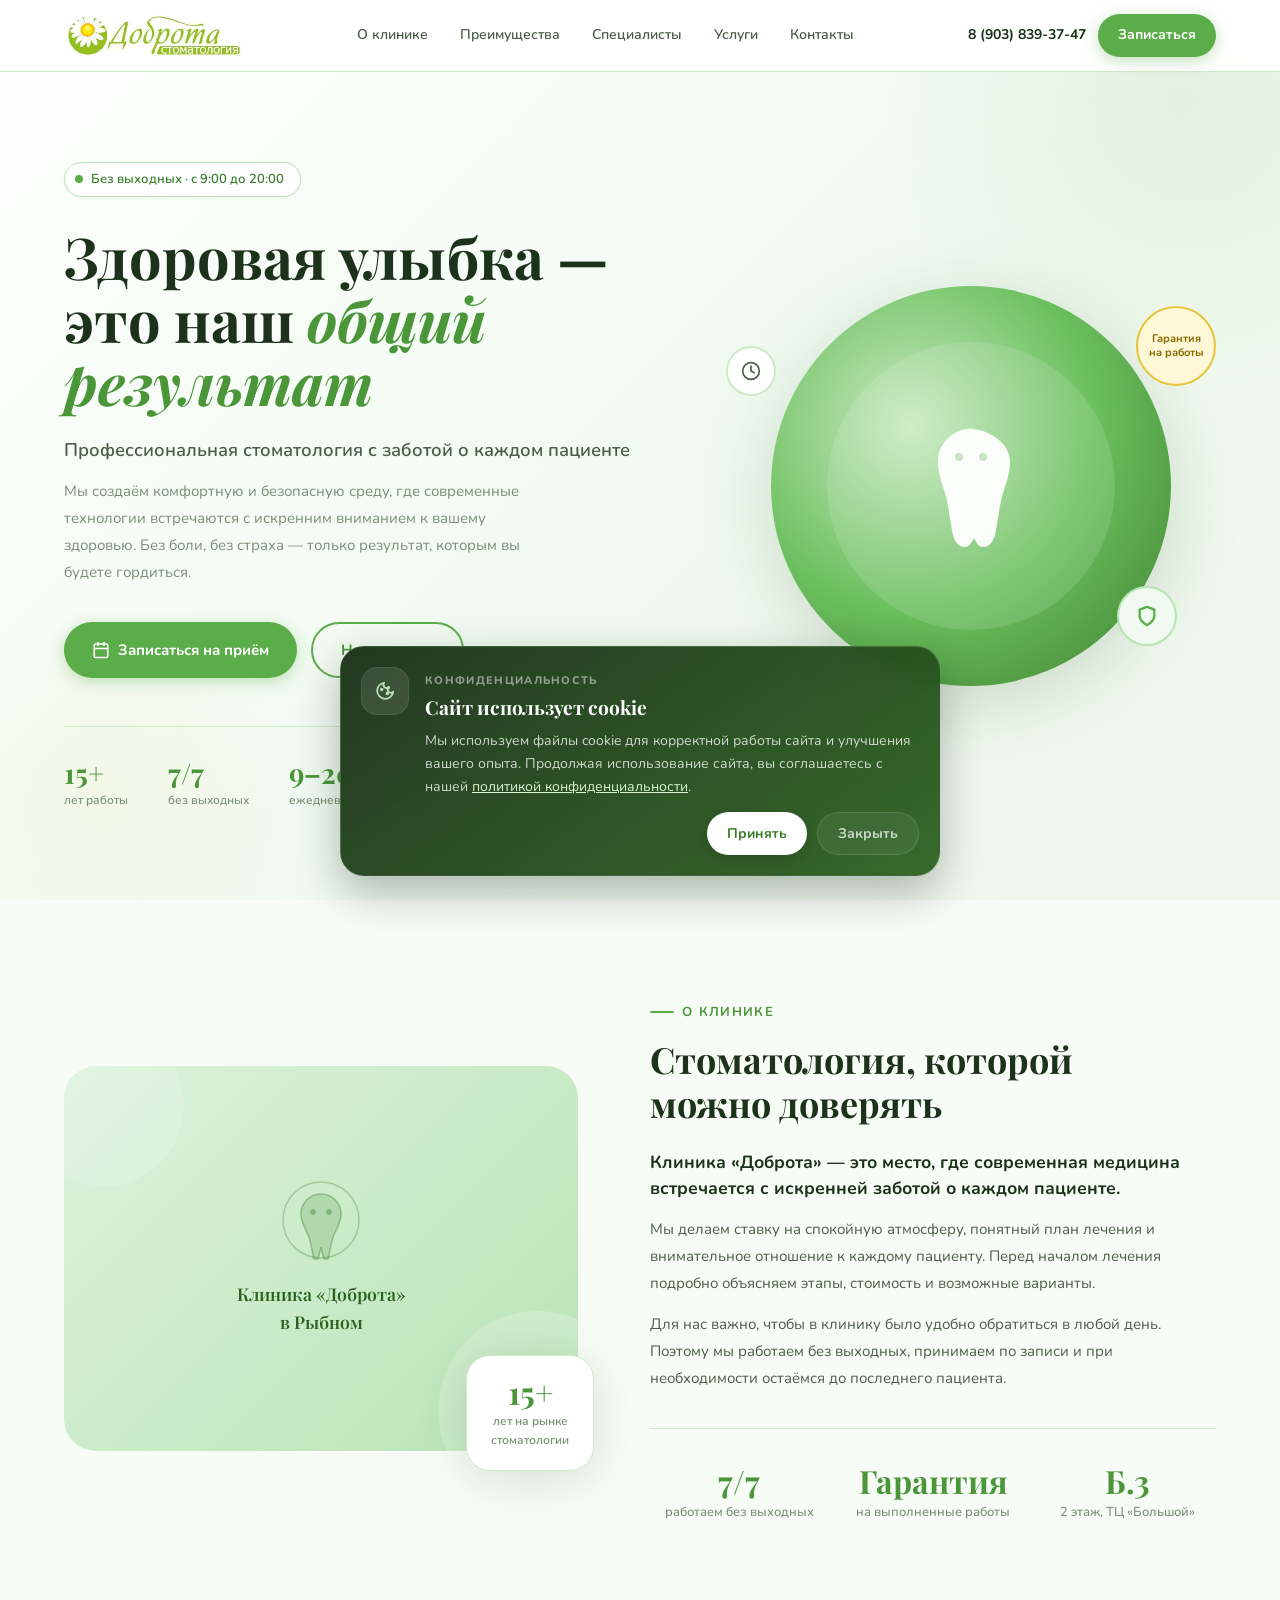
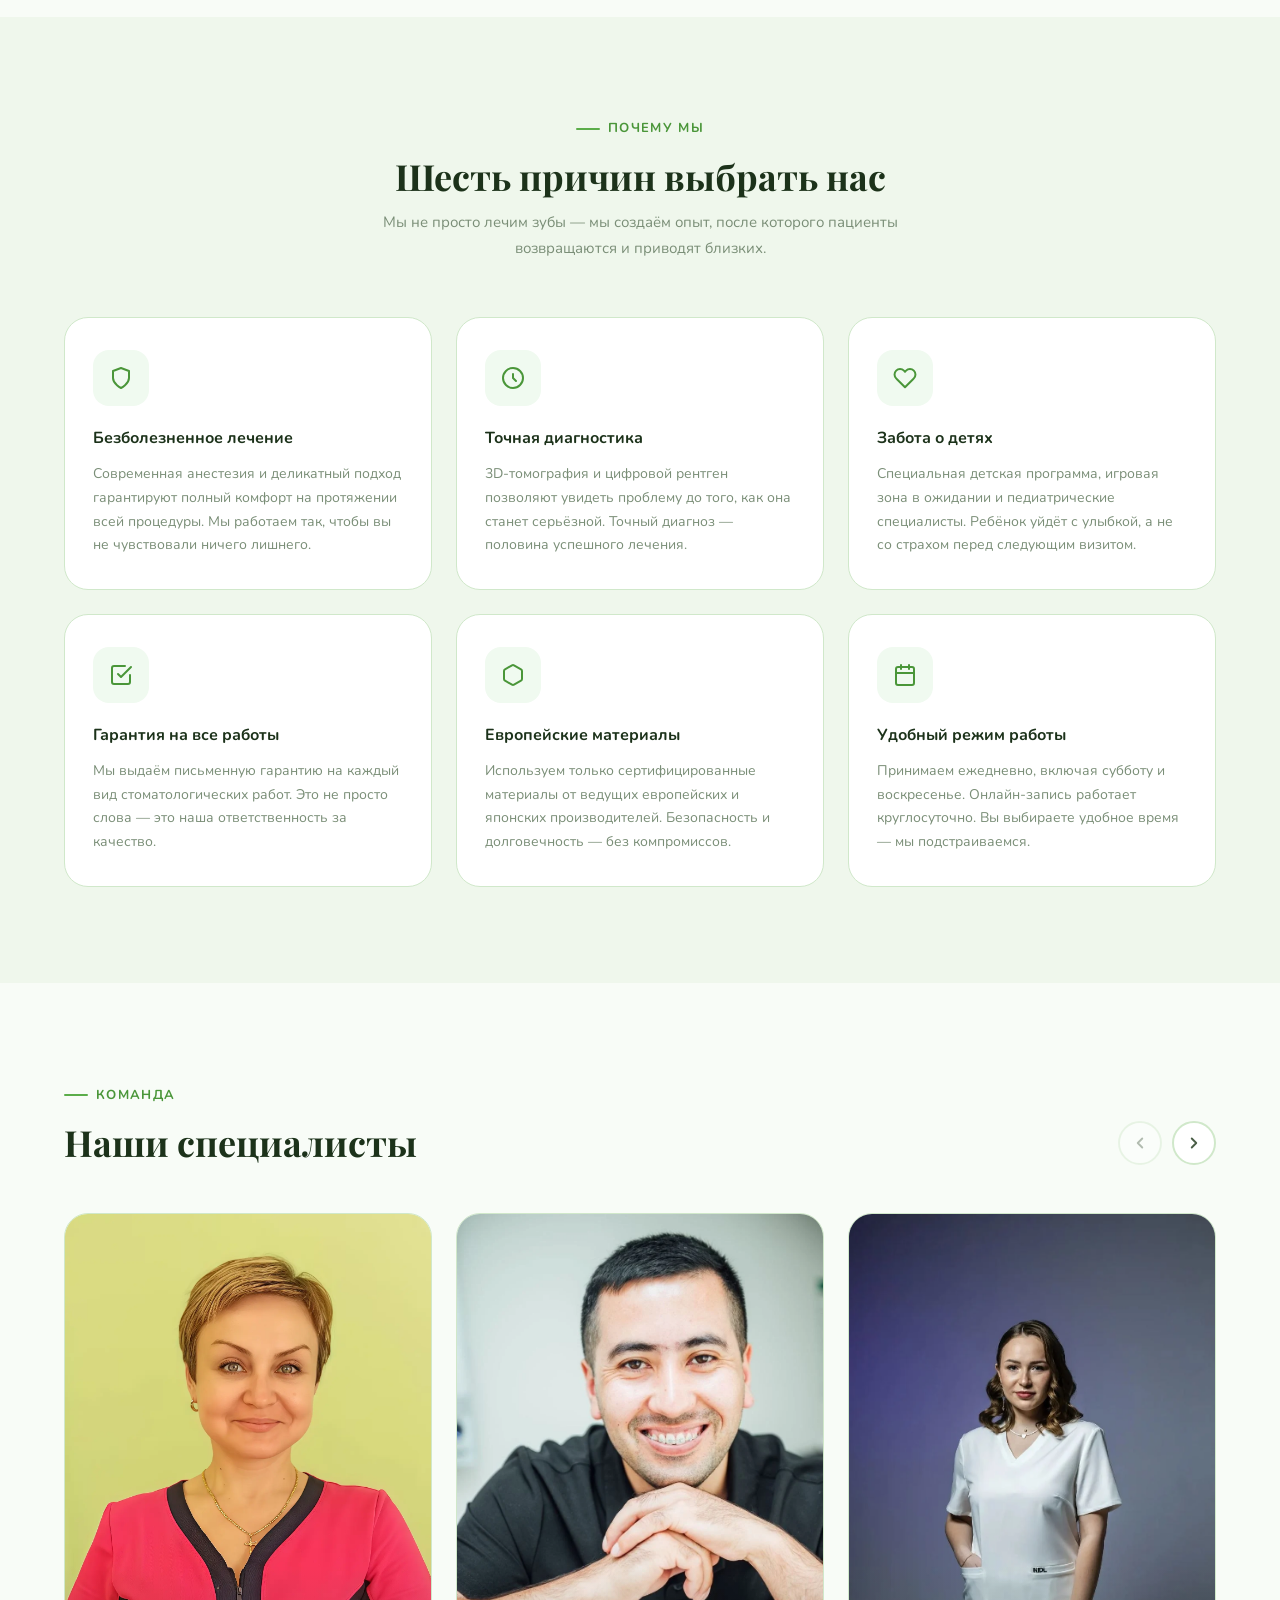
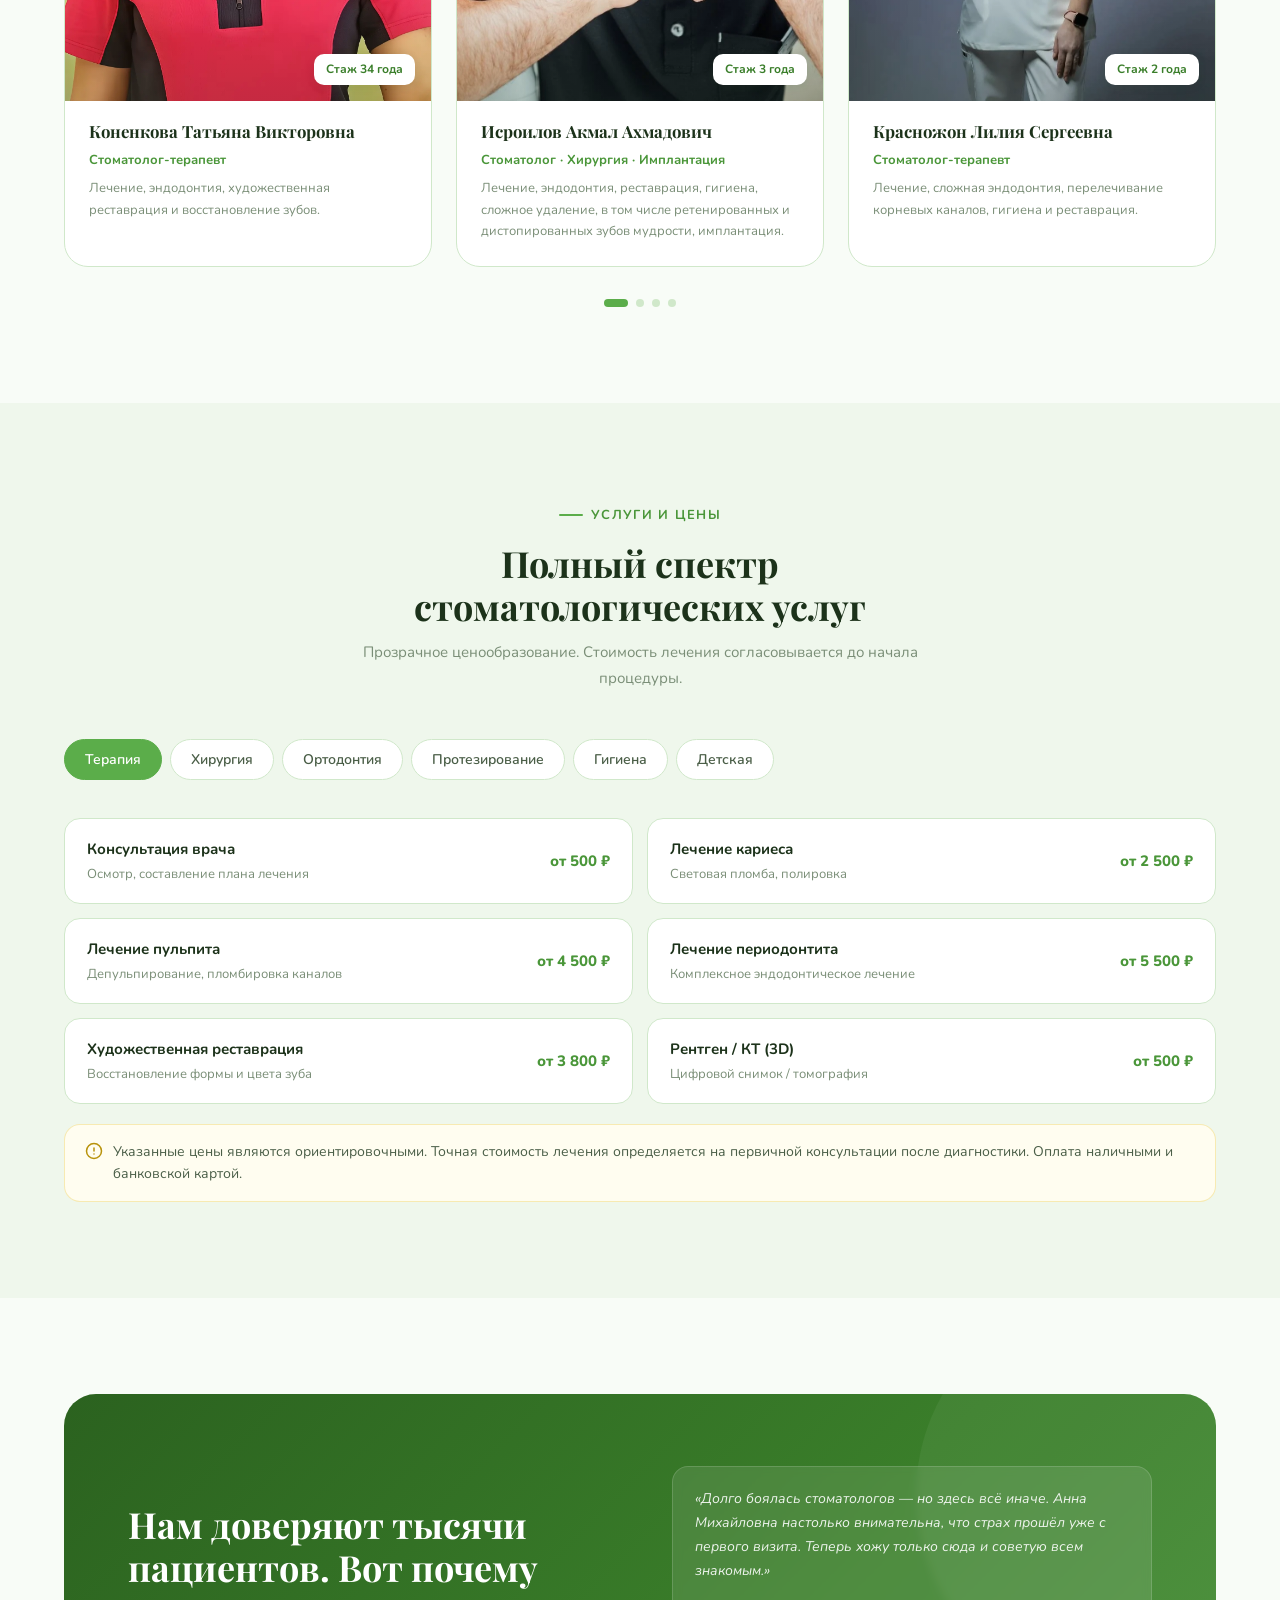
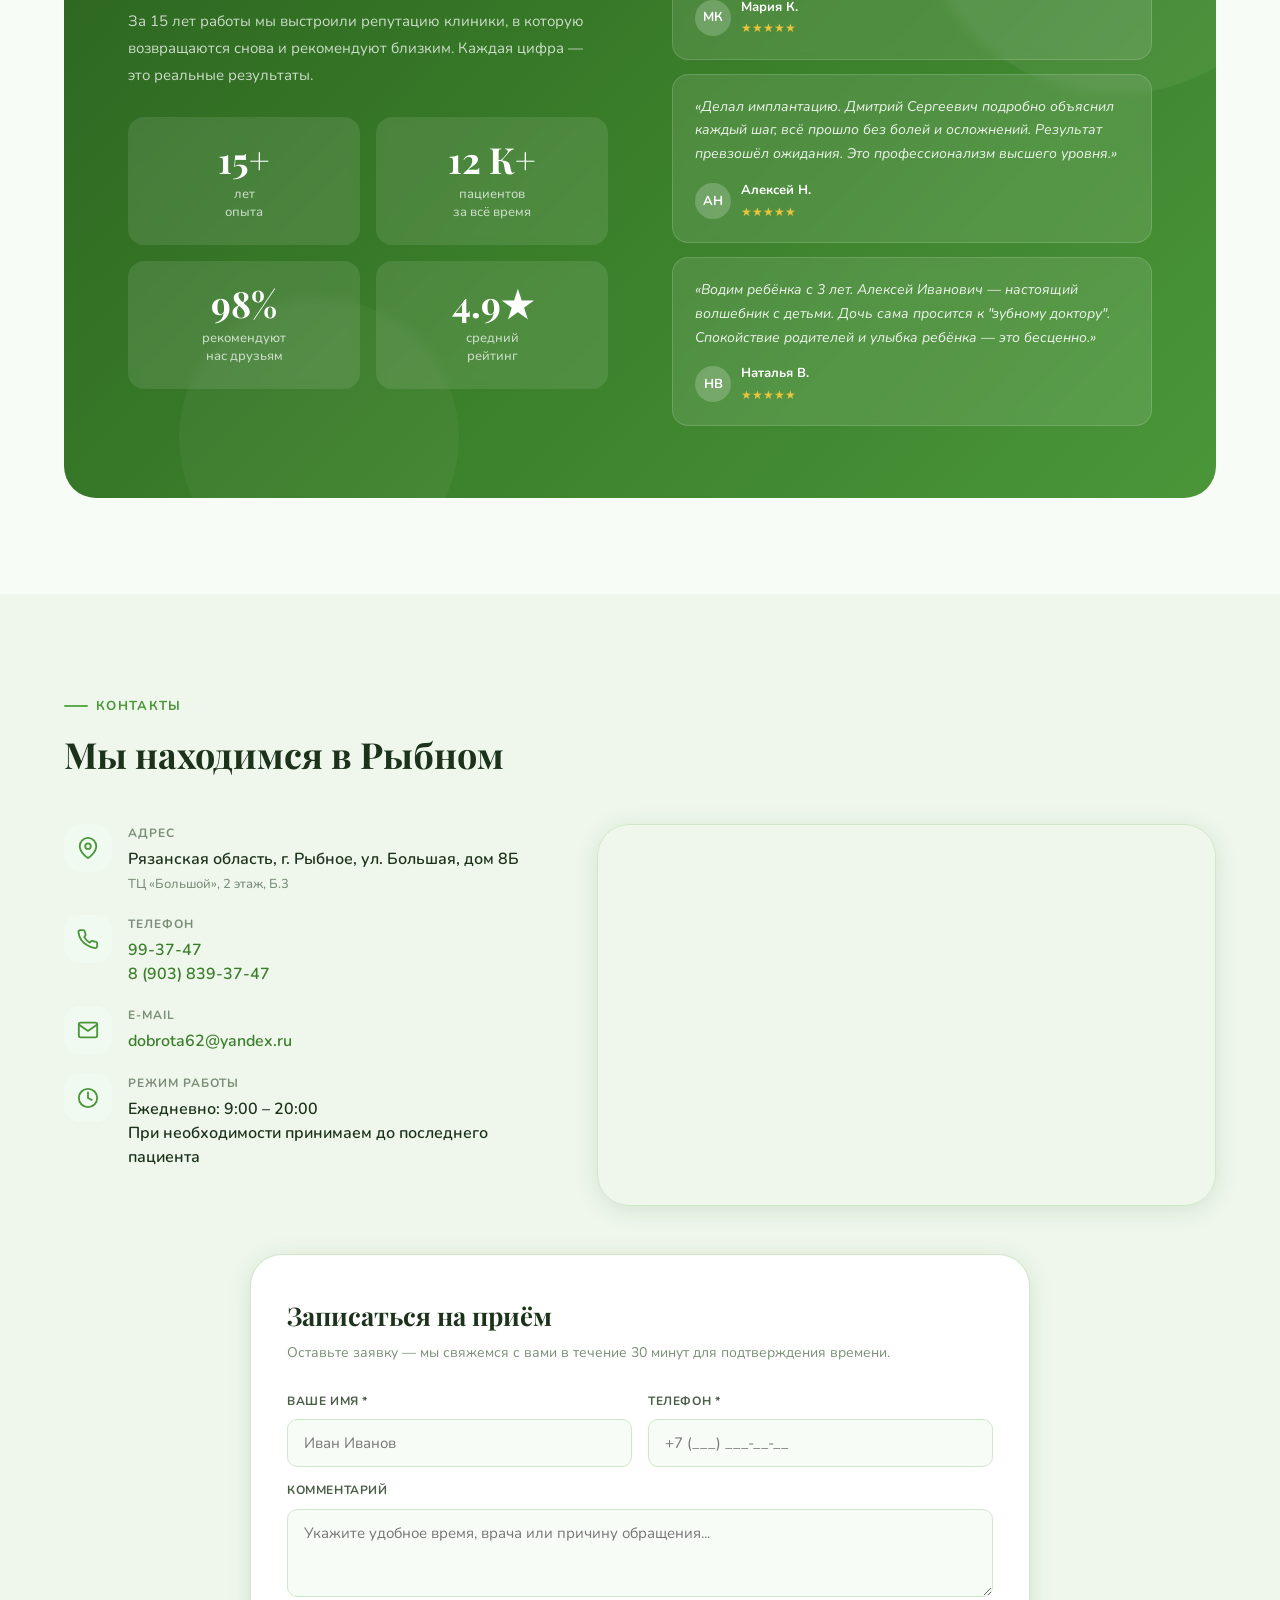
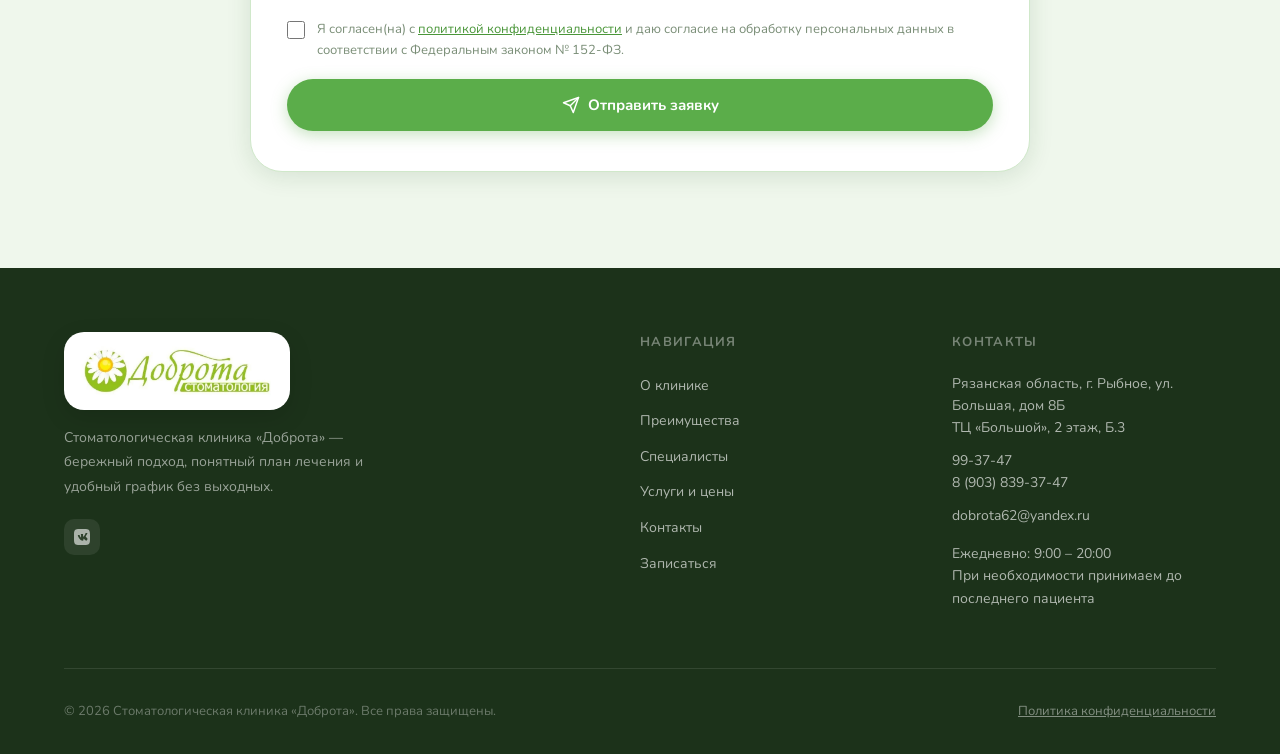
==== index.html @ 74481a2e "first commit" ====
<!DOCTYPE html>
<html lang="ru">
<head>
<meta charset="UTF-8">
<meta name="viewport" content="width=device-width, initial-scale=1.0">
<meta name="description" content="Стоматологическая клиника «Доброта» в Рыбном. Лечение, эндодонтия, ортодонтия, протезирование и имплантация. Без выходных с 9:00 до 20:00.">
<title>Доброта | Стоматология в Рыбном</title>
<link rel="preconnect" href="https://fonts.googleapis.com">
<link rel="preconnect" href="https://fonts.gstatic.com" crossorigin>
<link href="https://fonts.googleapis.com/css2?family=Playfair+Display:ital,wght@0,400;0,600;0,700;1,400&family=Nunito:wght@300;400;500;600;700;800&display=swap" rel="stylesheet">
<link rel="stylesheet" href="assets/css/style.css">
</head>
<body>

<!-- HEADER -->
<header class="header" id="header">
  <div class="header__inner">
    <a href="#hero" class="header__logo header__logo--imageonly" aria-label="Доброта — на главную">
      <img src="assets/images/ui/logo-cropped.webp" alt="Стоматология Доброта" class="header__logo-image" width="658" height="183" fetchpriority="high">
    </a>
    <nav class="header__nav" aria-label="Основная навигация">
      <a href="#about" class="nav__link">О клинике</a>
      <a href="#advantages" class="nav__link">Преимущества</a>
      <a href="#doctors" class="nav__link">Специалисты</a>
      <a href="#services" class="nav__link">Услуги</a>
      <a href="#contacts" class="nav__link">Контакты</a>
    </nav>
    <div class="header__actions">
      <a href="tel:+79038393747" class="header__phone">8 (903) 839-37-47</a>
      <a href="#form" class="btn btn-primary header__cta">Записаться</a>
      <button class="burger" id="burger" aria-label="Открыть меню" aria-expanded="false">
        <span></span><span></span><span></span>
      </button>
    </div>
  </div>
</header>

<!-- MOBILE NAV -->
<nav class="mobile-nav" id="mobileNav" aria-label="Мобильная навигация">
  <a href="tel:+79038393747" class="mobile-nav__phone">8 (903) 839-37-47</a>
  <div class="mobile-nav__divider"></div>
  <a href="#about" class="mobile-nav__link">О клинике</a>
  <a href="#advantages" class="mobile-nav__link">Преимущества</a>
  <a href="#doctors" class="mobile-nav__link">Специалисты</a>
  <a href="#services" class="mobile-nav__link">Услуги и цены</a>
  <a href="#contacts" class="mobile-nav__link">Контакты</a>
  <div class="mobile-nav__divider"></div>
  <div class="mobile-nav__cta">
    <a href="#form" class="btn btn-primary mobile-nav__btn">Записаться на приём</a>
  </div>
</nav>

<!-- HERO -->
<section class="hero" id="hero">
  <div class="container">
    <div class="hero__grid">
      <div class="hero__content">
        <div class="hero__badge">
          <span class="hero__badge-dot"></span>
          Без выходных · с 9:00 до 20:00
        </div>
        <h1 class="hero__title">
          Здоровая улыбка —<br>
          это наш <em>общий результат</em>
        </h1>
        <p class="hero__subtitle">Профессиональная стоматология с заботой о каждом пациенте</p>
        <p class="hero__desc">
          Мы создаём комфортную и безопасную среду, где современные технологии встречаются с искренним вниманием к вашему здоровью. Без боли, без страха — только результат, которым вы будете гордиться.
        </p>
        <div class="hero__btns">
          <a href="#form" class="btn btn-primary">
            <svg width="18" height="18" viewBox="0 0 24 24" fill="none" stroke="currentColor" stroke-width="2" stroke-linecap="round" stroke-linejoin="round"><rect x="3" y="4" width="18" height="18" rx="2"/><line x1="16" y1="2" x2="16" y2="6"/><line x1="8" y1="2" x2="8" y2="6"/><line x1="3" y1="10" x2="21" y2="10"/></svg>
            Записаться на приём
          </a>
          <a href="#services" class="btn btn-outline">Наши услуги</a>
        </div>
        <div class="hero__stats">
          <div>
            <div class="hero__stat-num">15+</div>
            <div class="hero__stat-label">лет работы</div>
          </div>
          <div>
            <div class="hero__stat-num">7/7</div>
            <div class="hero__stat-label">без выходных</div>
          </div>
          <div>
            <div class="hero__stat-num">9–20</div>
            <div class="hero__stat-label">ежедневно</div>
          </div>
          <div>
            <div class="hero__stat-num">4.9</div>
            <div class="hero__stat-label">рейтинг</div>
          </div>
        </div>
      </div>
      <div class="hero__visual">
        <div class="hero__circle-main">
          <div class="hero__circle-inner">
            <svg width="110" height="130" viewBox="0 0 110 130" fill="none" xmlns="http://www.w3.org/2000/svg">
              <path d="M55 8C38 8 22 22 22 40C22 52 25.5 61 29 72C32.5 83 34 100 36.5 112C37.8 118.5 41.5 126 49 126C53.5 126 56 121 58 117C60 121 62.5 126 67 126C74.5 126 78.2 118.5 79.5 112C82 100 83.5 83 87 72C90.5 61 94 52 94 40C94 22 72 8 55 8Z" fill="white" opacity=".95"/>
              <path d="M55 8C45 8 33 15 28 25" stroke="rgba(255,255,255,.35)" stroke-width="2.5" stroke-linecap="round"/>
              <circle cx="43" cy="36" r="4" fill="rgba(91,173,74,.3)"/>
              <circle cx="67" cy="36" r="4" fill="rgba(91,173,74,.3)"/>
            </svg>
          </div>
        </div>
        <div class="hero__float hero__float--1">
          <span class="hero__float-text">Гарантия<br>на работы</span>
        </div>
        <div class="hero__float hero__float--2">
          <svg width="22" height="22" viewBox="0 0 24 24" fill="none" stroke="#5bad4a" stroke-width="2.5" stroke-linecap="round" stroke-linejoin="round"><path d="M12 22s8-4 8-10V5l-8-3-8 3v7c0 6 8 10 8 10z"/></svg>
        </div>
        <div class="hero__float hero__float--3">
          <svg width="20" height="20" viewBox="0 0 24 24" fill="none" stroke="#4a5e47" stroke-width="2" stroke-linecap="round" stroke-linejoin="round"><circle cx="12" cy="12" r="10"/><polyline points="12 6 12 12 16 14"/></svg>
        </div>
      </div>
    </div>
  </div>
</section>

<!-- ABOUT -->
<section class="section" id="about">
  <div class="container">
    <div class="about__grid">
      <div class="about__img-wrap">
        <div class="about__img-placeholder">
          <svg width="80" height="80" viewBox="0 0 80 80" fill="none">
            <circle cx="40" cy="40" r="38" stroke="rgba(58,126,42,.3)" stroke-width="1.5"/>
            <path d="M40 14C28.9 14 20 22.9 20 34C20 41.5 23.5 47.5 27 54.5C30 61 31 72 33 79H37C38.2 75 39 71 40 67C41 71 41.8 75 43 79H47C49 72 50 61 53 54.5C56.5 47.5 60 41.5 60 34C60 22.9 51.1 14 40 14Z" fill="rgba(58,126,42,.18)" stroke="rgba(58,126,42,.4)" stroke-width="1.5"/>
            <circle cx="32" cy="32" r="3" fill="rgba(58,126,42,.4)"/>
            <circle cx="48" cy="32" r="3" fill="rgba(58,126,42,.4)"/>
          </svg>
          <span class="about__img-placeholder-text">Клиника «Доброта»<br>в Рыбном</span>
        </div>
        <div class="about__img-badge">
          <div class="about__img-badge-num">15+</div>
          <div class="about__img-badge-text">лет на рынке<br>стоматологии</div>
        </div>
      </div>
      <div class="about__text">
        <span class="section-label">О клинике</span>
        <h2 class="section-title">Стоматология, которой<br>можно доверять</h2>
        <p class="about__lead">Клиника «Доброта» — это место, где современная медицина встречается с искренней заботой о каждом пациенте.</p>
        <p class="about__body">Мы делаем ставку на спокойную атмосферу, понятный план лечения и внимательное отношение к каждому пациенту. Перед началом лечения подробно объясняем этапы, стоимость и возможные варианты.</p>
        <p class="about__body">Для нас важно, чтобы в клинику было удобно обратиться в любой день. Поэтому мы работаем без выходных, принимаем по записи и при необходимости остаёмся до последнего пациента.</p>
        <div class="about__stats">
          <div class="about__stat">
            <div class="about__stat-num">7/7</div>
            <div class="about__stat-text">работаем без выходных</div>
          </div>
          <div class="about__stat">
            <div class="about__stat-num">Гарантия</div>
            <div class="about__stat-text">на выполненные работы</div>
          </div>
          <div class="about__stat">
            <div class="about__stat-num">Б.3</div>
            <div class="about__stat-text">2 этаж, ТЦ «Большой»</div>
          </div>
        </div>
      </div>
    </div>
  </div>
</section>

<!-- ADVANTAGES -->
<section class="section section--alt" id="advantages">
  <div class="container">
    <div class="adv__header">
      <span class="section-label">Почему мы</span>
      <h2 class="section-title section-title--spaced">Шесть причин выбрать нас</h2>
      <p class="section-intro">Мы не просто лечим зубы — мы создаём опыт, после которого пациенты возвращаются и приводят близких.</p>
    </div>
    <div class="adv__grid">
      <div class="adv__card">
        <div class="adv__icon">
          <svg width="24" height="24" viewBox="0 0 24 24" fill="none" stroke="currentColor" stroke-width="2" stroke-linecap="round" stroke-linejoin="round"><path d="M12 22s8-4 8-10V5l-8-3-8 3v7c0 6 8 10 8 10z"/></svg>
        </div>
        <div class="adv__title">Безболезненное лечение</div>
        <p class="adv__text">Современная анестезия и деликатный подход гарантируют полный комфорт на протяжении всей процедуры. Мы работаем так, чтобы вы не чувствовали ничего лишнего.</p>
      </div>
      <div class="adv__card">
        <div class="adv__icon">
          <svg width="24" height="24" viewBox="0 0 24 24" fill="none" stroke="currentColor" stroke-width="2" stroke-linecap="round" stroke-linejoin="round"><circle cx="12" cy="12" r="10"/><path d="M12 8v4l3 3"/></svg>
        </div>
        <div class="adv__title">Точная диагностика</div>
        <p class="adv__text">3D-томография и цифровой рентген позволяют увидеть проблему до того, как она станет серьёзной. Точный диагноз — половина успешного лечения.</p>
      </div>
      <div class="adv__card">
        <div class="adv__icon">
          <svg width="24" height="24" viewBox="0 0 24 24" fill="none" stroke="currentColor" stroke-width="2" stroke-linecap="round" stroke-linejoin="round"><path d="M20.84 4.61a5.5 5.5 0 0 0-7.78 0L12 5.67l-1.06-1.06a5.5 5.5 0 0 0-7.78 7.78l1.06 1.06L12 21.23l7.78-7.78 1.06-1.06a5.5 5.5 0 0 0 0-7.78z"/></svg>
        </div>
        <div class="adv__title">Забота о детях</div>
        <p class="adv__text">Специальная детская программа, игровая зона в ожидании и педиатрические специалисты. Ребёнок уйдёт с улыбкой, а не со страхом перед следующим визитом.</p>
      </div>
      <div class="adv__card">
        <div class="adv__icon">
          <svg width="24" height="24" viewBox="0 0 24 24" fill="none" stroke="currentColor" stroke-width="2" stroke-linecap="round" stroke-linejoin="round"><polyline points="9 11 12 14 22 4"/><path d="M21 12v7a2 2 0 0 1-2 2H5a2 2 0 0 1-2-2V5a2 2 0 0 1 2-2h11"/></svg>
        </div>
        <div class="adv__title">Гарантия на все работы</div>
        <p class="adv__text">Мы выдаём письменную гарантию на каждый вид стоматологических работ. Это не просто слова — это наша ответственность за качество.</p>
      </div>
      <div class="adv__card">
        <div class="adv__icon">
          <svg width="24" height="24" viewBox="0 0 24 24" fill="none" stroke="currentColor" stroke-width="2" stroke-linecap="round" stroke-linejoin="round"><path d="M21 16V8a2 2 0 0 0-1-1.73l-7-4a2 2 0 0 0-2 0l-7 4A2 2 0 0 0 3 8v8a2 2 0 0 0 1 1.73l7 4a2 2 0 0 0 2 0l7-4A2 2 0 0 0 21 16z"/></svg>
        </div>
        <div class="adv__title">Европейские материалы</div>
        <p class="adv__text">Используем только сертифицированные материалы от ведущих европейских и японских производителей. Безопасность и долговечность — без компромиссов.</p>
      </div>
      <div class="adv__card">
        <div class="adv__icon">
          <svg width="24" height="24" viewBox="0 0 24 24" fill="none" stroke="currentColor" stroke-width="2" stroke-linecap="round" stroke-linejoin="round"><rect x="3" y="4" width="18" height="18" rx="2"/><line x1="16" y1="2" x2="16" y2="6"/><line x1="8" y1="2" x2="8" y2="6"/><line x1="3" y1="10" x2="21" y2="10"/></svg>
        </div>
        <div class="adv__title">Удобный режим работы</div>
        <p class="adv__text">Принимаем ежедневно, включая субботу и воскресенье. Онлайн-запись работает круглосуточно. Вы выбираете удобное время — мы подстраиваемся.</p>
      </div>
    </div>
  </div>
</section>

<!-- DOCTORS -->
<section class="section" id="doctors">
  <div class="container">
    <div class="doctors__header">
      <div>
        <span class="section-label">Команда</span>
        <h2 class="section-title">Наши специалисты</h2>
      </div>
      <div class="doctors__controls">
        <button class="slider-btn" id="sliderPrev" aria-label="Предыдущий">
          <svg width="18" height="18" viewBox="0 0 24 24" fill="none" stroke="currentColor" stroke-width="2.5" stroke-linecap="round" stroke-linejoin="round"><polyline points="15 18 9 12 15 6"/></svg>
        </button>
        <button class="slider-btn" id="sliderNext" aria-label="Следующий">
          <svg width="18" height="18" viewBox="0 0 24 24" fill="none" stroke="currentColor" stroke-width="2.5" stroke-linecap="round" stroke-linejoin="round"><polyline points="9 18 15 12 9 6"/></svg>
        </button>
      </div>
    </div>
    <div class="slider__viewport">
      <div class="slider__track" id="sliderTrack">
        <div class="doctor-card">
          <div class="doctor-card__photo">
            <img src="assets/images/doctors/Коненкова.webp" alt="Коненкова Татьяна Викторовна" class="doctor-card__image" loading="lazy" decoding="async" width="1315" height="1850">
            <div class="doctor-card__exp-badge">Стаж 34 года</div>
          </div>
          <div class="doctor-card__body">
            <div class="doctor-card__name">Коненкова Татьяна Викторовна</div>
            <div class="doctor-card__spec">Стоматолог-терапевт</div>
            <p class="doctor-card__about">Лечение, эндодонтия, художественная реставрация и восстановление зубов.</p>
          </div>
        </div>
        <div class="doctor-card">
          <div class="doctor-card__photo">
            <img src="assets/images/doctors/Исроилов.webp" alt="Исроилов Акмал Ахмадович" class="doctor-card__image" loading="lazy" decoding="async" width="854" height="1280">
            <div class="doctor-card__exp-badge">Стаж 3 года</div>
          </div>
          <div class="doctor-card__body">
            <div class="doctor-card__name">Исроилов Акмал Ахмадович</div>
            <div class="doctor-card__spec">Стоматолог · Хирургия · Имплантация</div>
            <p class="doctor-card__about">Лечение, эндодонтия, реставрация, гигиена, сложное удаление, в том числе ретенированных и дистопированных зубов мудрости, имплантация.</p>
          </div>
        </div>
        <div class="doctor-card">
          <div class="doctor-card__photo">
            <img src="assets/images/doctors/Красножон.webp" alt="Красножон Лилия Сергеевна" class="doctor-card__image" loading="lazy" decoding="async" width="921" height="1280">
            <div class="doctor-card__exp-badge">Стаж 2 года</div>
          </div>
          <div class="doctor-card__body">
            <div class="doctor-card__name">Красножон Лилия Сергеевна</div>
            <div class="doctor-card__spec">Стоматолог-терапевт</div>
            <p class="doctor-card__about">Лечение, сложная эндодонтия, перелечивание корневых каналов, гигиена и реставрация.</p>
          </div>
        </div>
        <div class="doctor-card">
          <div class="doctor-card__photo">
            <img src="assets/images/doctors/Нестерова.webp" alt="Нестерова Светлана Максимовна" class="doctor-card__image doctor-card__image--center" loading="lazy" decoding="async" width="300" height="300">
          </div>
          <div class="doctor-card__body">
            <div class="doctor-card__name">Нестерова Светлана Максимовна</div>
            <div class="doctor-card__spec">Стоматолог · Ортопед</div>
            <p class="doctor-card__about">Лечение, реставрация, эндодонтия, съёмное и несъёмное протезирование, коронки, мостовидные протезы и протезирование на имплантах.</p>
          </div>
        </div>
        <div class="doctor-card">
          <div class="doctor-card__photo">
            <img src="assets/images/doctors/Шишкина.webp" alt="Шишкина Елена Алексеевна" class="doctor-card__image" loading="lazy" decoding="async" width="943" height="1280">
            <div class="doctor-card__exp-badge">Стаж 7 лет</div>
          </div>
          <div class="doctor-card__body">
            <div class="doctor-card__name">Шишкина Елена Алексеевна</div>
            <div class="doctor-card__spec">Ортодонт</div>
            <p class="doctor-card__about">Исправление прикуса, брекеты, пластинки и сопровождение ортодонтического лечения.</p>
          </div>
        </div>
        <div class="doctor-card">
          <div class="doctor-card__photo">
            <img src="assets/images/doctors/Межлумян.webp" alt="Межлумян Арман Арменович" class="doctor-card__image doctor-card__image--center" loading="lazy" decoding="async" width="600" height="600">
            <div class="doctor-card__exp-badge">Стаж 2 года</div>
          </div>
          <div class="doctor-card__body">
            <div class="doctor-card__name">Межлумян Арман Арменович</div>
            <div class="doctor-card__spec">Стоматолог · Протезирование</div>
            <p class="doctor-card__about">Лечение кариеса, гигиена, реставрация, съёмное и несъёмное протезирование, коронки, мостовидные протезы и протезирование на имплантах.</p>
          </div>
        </div>
      </div>
    </div>
    <div class="slider__dots" id="sliderDots"></div>
  </div>
</section>

<!-- SERVICES -->
<section class="section section--alt" id="services">
  <div class="container">
    <div class="services__header">
      <span class="section-label">Услуги и цены</span>
      <h2 class="section-title section-title--spaced">Полный спектр стоматологических услуг</h2>
      <p class="section-intro">Прозрачное ценообразование. Стоимость лечения согласовывается до начала процедуры.</p>
    </div>
    <div class="services__tabs" role="tablist">
      <button class="services__tab active" data-tab="therapy" role="tab" aria-selected="true">Терапия</button>
      <button class="services__tab" data-tab="surgery" role="tab">Хирургия</button>
      <button class="services__tab" data-tab="ortho" role="tab">Ортодонтия</button>
      <button class="services__tab" data-tab="prosth" role="tab">Протезирование</button>
      <button class="services__tab" data-tab="hygiene" role="tab">Гигиена</button>
      <button class="services__tab" data-tab="child" role="tab">Детская</button>
    </div>
    <div id="tab-therapy" class="services__panel active" role="tabpanel">
      <div class="service-item"><div><div class="service-item__name">Консультация врача</div><div class="service-item__desc">Осмотр, составление плана лечения</div></div><div class="service-item__price">от 500 ₽</div></div>
      <div class="service-item"><div><div class="service-item__name">Лечение кариеса</div><div class="service-item__desc">Световая пломба, полировка</div></div><div class="service-item__price">от 2 500 ₽</div></div>
      <div class="service-item"><div><div class="service-item__name">Лечение пульпита</div><div class="service-item__desc">Депульпирование, пломбировка каналов</div></div><div class="service-item__price">от 4 500 ₽</div></div>
      <div class="service-item"><div><div class="service-item__name">Лечение периодонтита</div><div class="service-item__desc">Комплексное эндодонтическое лечение</div></div><div class="service-item__price">от 5 500 ₽</div></div>
      <div class="service-item"><div><div class="service-item__name">Художественная реставрация</div><div class="service-item__desc">Восстановление формы и цвета зуба</div></div><div class="service-item__price">от 3 800 ₽</div></div>
      <div class="service-item"><div><div class="service-item__name">Рентген / КТ (3D)</div><div class="service-item__desc">Цифровой снимок / томография</div></div><div class="service-item__price">от 500 ₽</div></div>
    </div>
    <div id="tab-surgery" class="services__panel" role="tabpanel">
      <div class="service-item"><div><div class="service-item__name">Удаление зуба (простое)</div><div class="service-item__desc">Однокорневой зуб</div></div><div class="service-item__price">от 1 500 ₽</div></div>
      <div class="service-item"><div><div class="service-item__name">Удаление зуба (сложное)</div><div class="service-item__desc">Многокорневой, ретинированный</div></div><div class="service-item__price">от 3 500 ₽</div></div>
      <div class="service-item"><div><div class="service-item__name">Имплантация (под ключ)</div><div class="service-item__desc">Nobel Biocare, Straumann, MIS</div></div><div class="service-item__price">от 45 000 ₽</div></div>
      <div class="service-item"><div><div class="service-item__name">Костная пластика</div><div class="service-item__desc">Направленная костная регенерация</div></div><div class="service-item__price">от 15 000 ₽</div></div>
      <div class="service-item"><div><div class="service-item__name">Синус-лифтинг</div><div class="service-item__desc">Закрытый / открытый</div></div><div class="service-item__price">от 25 000 ₽</div></div>
      <div class="service-item"><div><div class="service-item__name">Разрез и дренаж</div><div class="service-item__desc">Лечение абсцесса</div></div><div class="service-item__price">от 2 000 ₽</div></div>
    </div>
    <div id="tab-ortho" class="services__panel" role="tabpanel">
      <div class="service-item"><div><div class="service-item__name">Консультация ортодонта</div><div class="service-item__desc">Диагностика, план лечения</div></div><div class="service-item__price">1 000 ₽</div></div>
      <div class="service-item"><div><div class="service-item__name">Брекеты металлические</div><div class="service-item__desc">Установка на одну челюсть</div></div><div class="service-item__price">от 35 000 ₽</div></div>
      <div class="service-item"><div><div class="service-item__name">Брекеты керамические</div><div class="service-item__desc">Эстетичные, малозаметные</div></div><div class="service-item__price">от 55 000 ₽</div></div>
      <div class="service-item"><div><div class="service-item__name">Элайнеры Invisalign</div><div class="service-item__desc">Прозрачные каппы, полный курс</div></div><div class="service-item__price">от 85 000 ₽</div></div>
      <div class="service-item"><div><div class="service-item__name">Ретейнеры</div><div class="service-item__desc">Фиксация результата после лечения</div></div><div class="service-item__price">от 5 000 ₽</div></div>
      <div class="service-item"><div><div class="service-item__name">Трейнер / пластинка</div><div class="service-item__desc">Для детей и подростков</div></div><div class="service-item__price">от 8 000 ₽</div></div>
    </div>
    <div id="tab-prosth" class="services__panel" role="tabpanel">
      <div class="service-item"><div><div class="service-item__name">Коронка металлокерамика</div><div class="service-item__desc">Надёжно, долговечно</div></div><div class="service-item__price">от 8 000 ₽</div></div>
      <div class="service-item"><div><div class="service-item__name">Коронка из диоксида циркония</div><div class="service-item__desc">Максимальная эстетика</div></div><div class="service-item__price">от 18 000 ₽</div></div>
      <div class="service-item"><div><div class="service-item__name">Виниры керамические</div><div class="service-item__desc">Голливудская улыбка</div></div><div class="service-item__price">от 14 000 ₽</div></div>
      <div class="service-item"><div><div class="service-item__name">Вкладка культевая</div><div class="service-item__desc">Металл / цирконий</div></div><div class="service-item__price">от 5 500 ₽</div></div>
      <div class="service-item"><div><div class="service-item__name">Протез частичный съёмный</div><div class="service-item__desc">Бюгельный, нейлоновый</div></div><div class="service-item__price">от 25 000 ₽</div></div>
      <div class="service-item"><div><div class="service-item__name">Мост металлокерамика</div><div class="service-item__desc">3 единицы</div></div><div class="service-item__price">от 22 000 ₽</div></div>
    </div>
    <div id="tab-hygiene" class="services__panel" role="tabpanel">
      <div class="service-item"><div><div class="service-item__name">Профессиональная чистка</div><div class="service-item__desc">УЗ-чистка + Air Flow + полировка</div></div><div class="service-item__price">от 3 500 ₽</div></div>
      <div class="service-item"><div><div class="service-item__name">Air Flow (пескоструйная)</div><div class="service-item__desc">Удаление пигментного налёта</div></div><div class="service-item__price">от 2 500 ₽</div></div>
      <div class="service-item"><div><div class="service-item__name">Фторирование зубов</div><div class="service-item__desc">Укрепление эмали, защита от кариеса</div></div><div class="service-item__price">от 1 500 ₽</div></div>
      <div class="service-item"><div><div class="service-item__name">Отбеливание Zoom 4</div><div class="service-item__desc">Осветление на 6–12 тонов</div></div><div class="service-item__price">от 8 000 ₽</div></div>
      <div class="service-item"><div><div class="service-item__name">Домашнее отбеливание</div><div class="service-item__desc">Каппы + гель, набор на курс</div></div><div class="service-item__price">от 4 500 ₽</div></div>
      <div class="service-item"><div><div class="service-item__name">Обучение гигиене полости рта</div><div class="service-item__desc">Индивидуальный инструктаж</div></div><div class="service-item__price">500 ₽</div></div>
    </div>
    <div id="tab-child" class="services__panel" role="tabpanel">
      <div class="service-item"><div><div class="service-item__name">Первый визит ребёнка</div><div class="service-item__desc">Знакомство, осмотр, консультация</div></div><div class="service-item__price">бесплатно</div></div>
      <div class="service-item"><div><div class="service-item__name">Лечение кариеса (молочный зуб)</div><div class="service-item__desc">С анестезией, за одно посещение</div></div><div class="service-item__price">от 1 800 ₽</div></div>
      <div class="service-item"><div><div class="service-item__name">Серебрение зубов</div><div class="service-item__desc">Профилактика кариеса</div></div><div class="service-item__price">от 500 ₽</div></div>
      <div class="service-item"><div><div class="service-item__name">Герметизация фиссур</div><div class="service-item__desc">Защита постоянных зубов</div></div><div class="service-item__price">от 1 500 ₽</div></div>
      <div class="service-item"><div><div class="service-item__name">Удаление молочного зуба</div><div class="service-item__desc">Безболезненно, быстро</div></div><div class="service-item__price">от 800 ₽</div></div>
      <div class="service-item"><div><div class="service-item__name">Профилактическая чистка</div><div class="service-item__desc">Для детей от 3 лет</div></div><div class="service-item__price">от 2 000 ₽</div></div>
    </div>
    <div class="services__note">
      <svg class="services__note-icon" width="18" height="18" viewBox="0 0 24 24" fill="none" stroke="#b8920a" stroke-width="2" stroke-linecap="round" stroke-linejoin="round"><circle cx="12" cy="12" r="10"/><line x1="12" y1="8" x2="12" y2="12"/><line x1="12" y1="16" x2="12.01" y2="16"/></svg>
      <span>Указанные цены являются ориентировочными. Точная стоимость лечения определяется на первичной консультации после диагностики. Оплата наличными и банковской картой.</span>
    </div>
  </div>
</section>

<!-- WHY US -->
<section class="section" id="whyus">
  <div class="container">
    <div class="whyus__inner">
      <div class="whyus__grid">
        <div>
          <h2 class="whyus__heading">Нам доверяют тысячи пациентов. Вот почему</h2>
          <p class="whyus__sub">За 15 лет работы мы выстроили репутацию клиники, в которую возвращаются снова и рекомендуют близким. Каждая цифра — это реальные результаты.</p>
          <div class="whyus__nums">
            <div class="whyus__num">
              <div class="whyus__num-val">15+</div>
              <div class="whyus__num-label">лет<br>опыта</div>
            </div>
            <div class="whyus__num">
              <div class="whyus__num-val">12 К+</div>
              <div class="whyus__num-label">пациентов<br>за всё время</div>
            </div>
            <div class="whyus__num">
              <div class="whyus__num-val">98%</div>
              <div class="whyus__num-label">рекомендуют<br>нас друзьям</div>
            </div>
            <div class="whyus__num">
              <div class="whyus__num-val">4.9★</div>
              <div class="whyus__num-label">средний<br>рейтинг</div>
            </div>
          </div>
        </div>
        <div class="testimonials">
          <div class="testimonial">
            <p class="testimonial__text">«Долго боялась стоматологов — но здесь всё иначе. Анна Михайловна настолько внимательна, что страх прошёл уже с первого визита. Теперь хожу только сюда и советую всем знакомым.»</p>
            <div class="testimonial__author">
              <div class="testimonial__ava">МК</div>
              <div>
                <div class="testimonial__name">Мария К.</div>
                <div class="testimonial__stars">★★★★★</div>
              </div>
            </div>
          </div>
          <div class="testimonial">
            <p class="testimonial__text">«Делал имплантацию. Дмитрий Сергеевич подробно объяснил каждый шаг, всё прошло без болей и осложнений. Результат превзошёл ожидания. Это профессионализм высшего уровня.»</p>
            <div class="testimonial__author">
              <div class="testimonial__ava">АН</div>
              <div>
                <div class="testimonial__name">Алексей Н.</div>
                <div class="testimonial__stars">★★★★★</div>
              </div>
            </div>
          </div>
          <div class="testimonial">
            <p class="testimonial__text">«Водим ребёнка с 3 лет. Алексей Иванович — настоящий волшебник с детьми. Дочь сама просится к "зубному доктору". Спокойствие родителей и улыбка ребёнка — это бесценно.»</p>
            <div class="testimonial__author">
              <div class="testimonial__ava">НВ</div>
              <div>
                <div class="testimonial__name">Наталья В.</div>
                <div class="testimonial__stars">★★★★★</div>
              </div>
            </div>
          </div>
        </div>
      </div>
    </div>
  </div>
</section>

<!-- CONTACTS -->
<section class="section section--alt" id="contacts">
  <div class="container">
    <span class="section-label">Контакты</span>
    <h2 class="section-title section-title--contacts">Мы находимся в Рыбном</h2>
    <div class="contacts__grid">
      <div>
        <div class="contacts__info">
          <div class="contact-item">
            <div class="contact-item__icon">
              <svg width="22" height="22" viewBox="0 0 24 24" fill="none" stroke="currentColor" stroke-width="2" stroke-linecap="round" stroke-linejoin="round"><path d="M21 10c0 7-9 13-9 13s-9-6-9-13a9 9 0 0 1 18 0z"/><circle cx="12" cy="10" r="3"/></svg>
            </div>
            <div>
              <div class="contact-item__label">Адрес</div>
              <div class="contact-item__value">Рязанская область, г. Рыбное, ул. Большая, дом 8Б<br><small class="contact-item__hint">ТЦ «Большой», 2 этаж, Б.3</small></div>
            </div>
          </div>
          <div class="contact-item">
            <div class="contact-item__icon">
              <svg width="22" height="22" viewBox="0 0 24 24" fill="none" stroke="currentColor" stroke-width="2" stroke-linecap="round" stroke-linejoin="round"><path d="M22 16.92v3a2 2 0 0 1-2.18 2 19.79 19.79 0 0 1-8.63-3.07A19.5 19.5 0 0 1 4.69 13.1 19.79 19.79 0 0 1 1.57 4.47 2 2 0 0 1 3.55 2.26h3a2 2 0 0 1 2 1.72 12.84 12.84 0 0 0 .7 2.81 2 2 0 0 1-.45 2.11L7.91 9.91a16 16 0 0 0 6.06 6.06l1.27-1.27a2 2 0 0 1 2.11-.45 12.84 12.84 0 0 0 2.81.7A2 2 0 0 1 22 16.92z"/></svg>
            </div>
            <div>
              <div class="contact-item__label">Телефон</div>
              <div class="contact-item__value"><a href="tel:993747">99-37-47</a><br><a href="tel:+79038393747">8 (903) 839-37-47</a></div>
            </div>
          </div>
          <div class="contact-item">
            <div class="contact-item__icon">
              <svg width="22" height="22" viewBox="0 0 24 24" fill="none" stroke="currentColor" stroke-width="2" stroke-linecap="round" stroke-linejoin="round"><path d="M4 4h16c1.1 0 2 .9 2 2v12c0 1.1-.9 2-2 2H4c-1.1 0-2-.9-2-2V6c0-1.1.9-2 2-2z"/><polyline points="22,6 12,13 2,6"/></svg>
            </div>
            <div>
              <div class="contact-item__label">E-mail</div>
              <div class="contact-item__value"><a href="mailto:dobrota62@yandex.ru">dobrota62@yandex.ru</a></div>
            </div>
          </div>
          <div class="contact-item">
            <div class="contact-item__icon">
              <svg width="22" height="22" viewBox="0 0 24 24" fill="none" stroke="currentColor" stroke-width="2" stroke-linecap="round" stroke-linejoin="round"><circle cx="12" cy="12" r="10"/><polyline points="12 6 12 12 16 14"/></svg>
            </div>
            <div>
              <div class="contact-item__label">Режим работы</div>
              <div class="contact-item__value">Ежедневно: 9:00 – 20:00<br>При необходимости принимаем до последнего пациента</div>
            </div>
          </div>
        </div>
      </div>
      <div class="contacts__map">
        <iframe
          src="https://yandex.ru/map-widget/v1/?ll=39.500504%2C54.725249&pt=39.500504,54.725249,pm2rdm&z=17"
          title="Карта клиники в Рыбном"
          allowfullscreen
          loading="lazy">
        </iframe>
      </div>
    </div>

    <!-- FORM -->
    <div class="form-section" id="form">
      <div id="formWrapper">
        <h3 class="form-section__heading">Записаться на приём</h3>
        <p class="form-section__sub">Оставьте заявку — мы свяжемся с вами в течение 30 минут для подтверждения времени.</p>
        <form id="appointmentForm" novalidate>
          <div class="form__row">
            <div class="form__group">
              <label class="form__label" for="name">Ваше имя *</label>
              <input class="form__input" type="text" id="name" name="name" placeholder="Иван Иванов" autocomplete="name" required>
              <div class="form__error-msg" id="nameError">Пожалуйста, введите ваше имя</div>
            </div>
            <div class="form__group">
              <label class="form__label" for="phone">Телефон *</label>
              <input class="form__input" type="tel" id="phone" name="phone" placeholder="+7 (___) ___-__-__" autocomplete="tel" required>
              <div class="form__error-msg" id="phoneError">Введите корректный номер телефона</div>
            </div>
          </div>
          <div class="form__group">
            <label class="form__label" for="comment">Комментарий</label>
            <textarea class="form__textarea" id="comment" name="comment" placeholder="Укажите удобное время, врача или причину обращения..."></textarea>
          </div>
          <label class="form__checkbox">
            <input type="checkbox" id="consent" name="consent" required>
            <span class="form__checkbox-text">Я согласен(на) с <a href="privacy.html" target="_blank">политикой конфиденциальности</a> и даю согласие на обработку персональных данных в соответствии с Федеральным законом № 152-ФЗ.</span>
          </label>
          <div class="form__error-msg form__error-msg--consent" id="consentError">Необходимо согласие на обработку данных</div>
          <button type="submit" class="btn btn-primary form__submit">
            <svg width="18" height="18" viewBox="0 0 24 24" fill="none" stroke="currentColor" stroke-width="2" stroke-linecap="round" stroke-linejoin="round"><line x1="22" y1="2" x2="11" y2="13"/><polygon points="22 2 15 22 11 13 2 9 22 2"/></svg>
            Отправить заявку
          </button>
        </form>
      </div>
      <div class="form__success" id="formSuccess">
        <div class="form__success-icon">
          <svg width="32" height="32" viewBox="0 0 24 24" fill="none" stroke="currentColor" stroke-width="2.5" stroke-linecap="round" stroke-linejoin="round"><polyline points="20 6 9 17 4 12"/></svg>
        </div>
        <div class="form__success-title">Заявка отправлена!</div>
        <p class="form__success-text">Спасибо, что обратились к нам. Мы свяжемся с вами в течение 30 минут для подтверждения записи.<br>Если нужно срочно — позвоните нам: <a href="tel:+79038393747" class="form__success-link">8 (903) 839-37-47</a></p>
        <p class="form__success-countdown" aria-live="polite">
          Форма снова появится через <span id="formResetCountdown">10</span> сек.
        </p>
      </div>
    </div>
  </div>
</section>

<!-- FOOTER -->
<footer class="footer">
  <div class="container">
    <div class="footer__grid">
      <div>
        <a href="#hero" class="footer__logo footer__logo-card" aria-label="Доброта — наверх">
          <img src="assets/images/ui/logo-cropped.webp" alt="Стоматология Доброта" class="footer__logo-image" width="658" height="183" loading="lazy" decoding="async">
        </a>
        <p class="footer__about">Стоматологическая клиника «Доброта» — бережный подход, понятный план лечения и удобный график без выходных.</p>
        <div class="footer__socials">
          <a href="https://vk.ru/clubdobrota993747" class="footer__social" aria-label="ВКонтакте" target="_blank" rel="noopener">
            <svg width="16" height="16" viewBox="0 0 24 24" fill="currentColor"><path d="M15.684 0H8.316C1.592 0 0 1.592 0 8.316v7.368C0 22.408 1.592 24 8.316 24h7.368C22.408 24 24 22.408 24 15.684V8.316C24 1.592 22.408 0 15.684 0zm3.692 17.123h-1.744c-.66 0-.862-.523-2.05-1.723-1.028-1-1.49-.9-1.49.2v1.284c0 .38-.12.6-1.11.6-1.64 0-3.46-1-4.74-2.86-1.93-2.71-2.46-4.74-2.46-5.15 0-.2.08-.39.4-.39h1.75c.3 0 .41.13.52.45.57 1.65 1.53 3.1 1.93 3.1.15 0 .21-.07.21-.44V8.91c-.04-.74-.43-.8-.43-1.06 0-.15.12-.3.32-.3h2.76c.25 0 .34.13.34.41v3.5c0 .24.1.33.17.33.15 0 .27-.09.55-.37 1.7-1.9 2.91-4.82 2.91-4.82.1-.22.28-.42.6-.42h1.74c.52 0 .64.27.52.55-.22.52-2.38 4.08-2.38 4.08-.18.32-.25.46 0 .8.19.27.79.82 1.19 1.32.74.89 1.31 1.64 1.46 2.16.14.5-.13.76-.6.76z"/></svg>
          </a>
        </div>
      </div>
      <div>
        <div class="footer__col-title">Навигация</div>
        <ul class="footer__links">
          <li><a href="#about" class="footer__link">О клинике</a></li>
          <li><a href="#advantages" class="footer__link">Преимущества</a></li>
          <li><a href="#doctors" class="footer__link">Специалисты</a></li>
          <li><a href="#services" class="footer__link">Услуги и цены</a></li>
          <li><a href="#contacts" class="footer__link">Контакты</a></li>
          <li><a href="#form" class="footer__link">Записаться</a></li>
        </ul>
      </div>
      <div>
        <div class="footer__col-title">Контакты</div>
        <p class="footer__contact">Рязанская область, г. Рыбное, ул. Большая, дом 8Б<br>ТЦ «Большой», 2 этаж, Б.3</p>
        <p class="footer__contact"><a href="tel:993747" class="footer__contact-link">99-37-47</a><br><a href="tel:+79038393747" class="footer__contact-link">8 (903) 839-37-47</a></p>
        <p class="footer__contact"><a href="mailto:dobrota62@yandex.ru" class="footer__contact-link">dobrota62@yandex.ru</a></p>
        <p class="footer__contact footer__contact--schedule">Ежедневно: 9:00 – 20:00<br>При необходимости принимаем до последнего пациента</p>
      </div>
    </div>
    <div class="footer__bottom">
      <p class="footer__copy">© 2026 Стоматологическая клиника «Доброта». Все права защищены.</p>
      <a href="privacy.html" class="footer__policy">Политика конфиденциальности</a>
    </div>
  </div>
</footer>

<!-- COOKIES -->
<div class="cookies" id="cookieBar">
  <div class="cookies__inner">
    <div class="cookies__icon" aria-hidden="true">
      <svg width="22" height="22" viewBox="0 0 24 24" fill="none" stroke="currentColor" stroke-width="1.9" stroke-linecap="round" stroke-linejoin="round">
        <path d="M21 12.8A8.8 8.8 0 1 1 11.2 3a3.4 3.4 0 0 0 4.8 4.8A3.4 3.4 0 0 0 21 12.8Z"/>
        <circle cx="8.4" cy="10.4" r="1"/>
        <circle cx="14.6" cy="14.6" r="1"/>
        <circle cx="15.8" cy="8.2" r=".8"/>
      </svg>
    </div>
    <div class="cookies__content">
      <div class="cookies__eyebrow">Конфиденциальность</div>
      <div class="cookies__title">Сайт использует cookie</div>
      <p class="cookies__text">
        Мы используем файлы cookie для корректной работы сайта и улучшения вашего опыта. Продолжая использование сайта, вы соглашаетесь с нашей <a href="privacy.html">политикой конфиденциальности</a>.
      </p>
    </div>
    <div class="cookies__actions">
      <button class="cookies__btn cookies__btn--accept" id="cookieAccept">Принять</button>
      <button class="cookies__btn cookies__btn--decline" id="cookieDecline">Закрыть</button>
    </div>
  </div>
</div>

<!-- SCROLL TO TOP -->
<button class="scroll-top" id="scrollTop" aria-label="Наверх">
  <svg width="18" height="18" viewBox="0 0 24 24" fill="none" stroke="currentColor" stroke-width="2.5" stroke-linecap="round" stroke-linejoin="round"><polyline points="18 15 12 9 6 15"/></svg>
</button>

<script type="module" src="assets/js/main.js"></script>
</body>
</html>
---- assets/css/style.css ----
*,*::before,*::after{box-sizing:border-box;margin:0;padding:0}
:root{
  --g50:#f0faf0;--g100:#dcf2dc;--g200:#b8e4b4;--g300:#8cd186;--g400:#5bad4a;--g500:#4a9639;--g600:#3a7e2a;--g700:#2b621f;--g800:#1e4615;
  --y400:#e8c53c;--yl:#fff8d6;--yp:#fffdf0;
  --white:#fff;--bg:#f8fcf7;--bgalt:#eff7ec;
  --t1:#1c321a;--t2:#4a5e47;--tm:#7a8e77;
  --bd:#d0e8ca;
  --sh-xs:0 1px 4px rgba(27,77,21,.06);--sh-sm:0 2px 10px rgba(27,77,21,.08);--sh-md:0 4px 24px rgba(27,77,21,.12);--sh-lg:0 8px 48px rgba(27,77,21,.15);--sh-xl:0 16px 72px rgba(27,77,21,.18);
  --r-xs:6px;--r-sm:10px;--r-md:16px;--r-lg:24px;--r-xl:32px;--r-full:9999px;
  --tr:.3s ease;--tr-f:.15s ease;
  --fd:'Playfair Display',Georgia,serif;--fb:'Nunito','Segoe UI',sans-serif;
  --hh:72px;--cw:1200px;--spy:96px
}
html{scroll-behavior:smooth;scroll-padding-top:var(--hh)}
body{min-width:280px;font-family:var(--fb);font-size:16px;line-height:1.6;color:var(--t1);background:var(--bg);overflow-x:hidden}
body.menu-open{overflow:hidden}
img{max-width:100%;height:auto;display:block}
iframe{display:block;max-width:100%}
a{color:inherit;text-decoration:none}
ul{list-style:none}
button{cursor:pointer;border:none;background:none;font-family:inherit}
input,textarea{font-family:inherit}
:focus-visible{outline:3px solid rgba(91,173,74,.25);outline-offset:3px}

/* LAYOUT */
.container{max-width:var(--cw);margin:0 auto;padding:0 24px}
.section{padding:var(--spy) 0}
.section--alt{background:var(--bgalt)}

/* TYPOGRAPHY */
.section-title{font-family:var(--fd);font-size:clamp(1.5rem,3vw,2.25rem);font-weight:700;line-height:1.2;color:var(--t1)}
.section-title--spaced{margin-bottom:12px}
.section-title--contacts{margin-bottom:48px}
.section-label{display:inline-flex;align-items:center;gap:8px;font-size:13px;font-weight:700;letter-spacing:.1em;text-transform:uppercase;color:var(--g500);margin-bottom:16px}
.section-label::before{content:'';display:block;width:24px;height:2px;background:var(--g400);border-radius:2px}
.section-intro{font-size:15px;color:var(--tm);line-height:1.7}

/* BUTTONS */
.btn{display:inline-flex;align-items:center;justify-content:center;gap:8px;padding:14px 28px;border-radius:var(--r-full);font-size:15px;font-weight:700;transition:all var(--tr);white-space:nowrap;cursor:pointer}
.btn-primary{background:var(--g400);color:#fff;box-shadow:0 4px 16px rgba(91,173,74,.35)}
.btn-primary:hover{background:var(--g500);box-shadow:0 6px 24px rgba(91,173,74,.45);transform:translateY(-1px)}
.btn-outline{background:transparent;color:var(--g500);border:2px solid var(--g400)}
.btn-outline:hover{background:var(--g50);border-color:var(--g500)}
.btn-white{background:#fff;color:var(--g500);box-shadow:var(--sh-sm)}
.btn-white:hover{background:var(--g50);box-shadow:var(--sh-md);transform:translateY(-1px)}

/* HEADER */
.header{position:fixed;top:0;left:0;right:0;z-index:1000;height:var(--hh);background:rgba(255,255,255,.97);backdrop-filter:blur(12px);border-bottom:1px solid var(--bd);transition:box-shadow var(--tr)}
.header.scrolled{box-shadow:var(--sh-md)}
.header__inner{max-width:var(--cw);margin:0 auto;padding:0 24px;height:100%;display:flex;align-items:center;justify-content:space-between;gap:24px}
.header__logo,.header__actions,.hero__content,.hero__visual,.contacts__grid>*,.footer__grid>*{min-width:0}
.header__logo{display:flex;align-items:center;gap:10px;flex-shrink:0;padding:4px 0}
.header__logo--imageonly{gap:0}
.header__logo-image{display:block;width:auto;height:50px;max-width:min(238px,100%);object-fit:contain}
.logo-icon{width:42px;height:42px}
.logo-text{display:flex;flex-direction:column;line-height:1}
.logo-text__name{font-family:var(--fd);font-size:20px;font-weight:700;color:var(--g600)}
.logo-text__sub{font-size:11px;font-weight:600;letter-spacing:.12em;text-transform:uppercase;color:var(--tm);margin-top:2px}
.header__nav{display:flex;align-items:center;gap:4px}
.nav__link{padding:6px 14px;border-radius:var(--r-full);font-size:14px;font-weight:600;color:var(--t2);transition:all var(--tr-f)}
.nav__link:hover{color:var(--g600);background:var(--g50)}
.header__actions{display:flex;align-items:center;gap:12px;flex-shrink:0}
.header__phone{font-size:14px;font-weight:700;color:var(--t1);transition:color var(--tr-f)}
.header__phone:hover{color:var(--g500)}
.header__cta{padding:10px 20px;font-size:14px}
.burger{display:none;width:40px;height:40px;align-items:center;justify-content:center;border-radius:var(--r-sm);flex-direction:column;gap:5px;transition:background var(--tr-f)}
.burger:hover{background:var(--g50)}
.burger span{display:block;width:22px;height:2px;background:var(--t1);border-radius:2px;transition:all var(--tr)}
.burger.active span:nth-child(1){transform:translateY(7px) rotate(45deg)}
.burger.active span:nth-child(2){opacity:0;transform:scaleX(0)}
.burger.active span:nth-child(3){transform:translateY(-7px) rotate(-45deg)}

/* MOBILE NAV */
.mobile-nav{position:fixed;top:var(--hh);left:0;right:0;bottom:0;background:#fff;z-index:999;transform:translateX(100%);transition:transform var(--tr);overflow-y:auto;padding:24px 16px;display:flex;flex-direction:column;gap:6px}
.mobile-nav.active{transform:translateX(0)}
.mobile-nav__link{display:block;padding:14px 20px;border-radius:var(--r-md);font-size:17px;font-weight:600;color:var(--t1);transition:all var(--tr-f);border:1px solid transparent}
.mobile-nav__link:hover,.mobile-nav__link:active{background:var(--g50);border-color:var(--g200);color:var(--g600)}
.mobile-nav__divider{height:1px;background:var(--bd);margin:8px 0}
.mobile-nav__phone{display:block;padding:14px 20px;font-size:18px;font-weight:800;color:var(--g600)}
.mobile-nav__cta{padding:8px 0}
.mobile-nav__btn{width:100%;justify-content:center}

/* HERO */
.hero{min-height:100vh;padding-top:var(--hh);display:flex;align-items:center;background:linear-gradient(135deg,#fff 0%,var(--g50) 55%,var(--bgalt) 100%);position:relative;overflow:hidden}
.hero::before{content:'';position:absolute;top:-200px;right:-200px;width:600px;height:600px;background:radial-gradient(circle,rgba(91,173,74,.1) 0%,transparent 70%);border-radius:50%;pointer-events:none}
.hero::after{content:'';position:absolute;bottom:-100px;left:-100px;width:400px;height:400px;background:radial-gradient(circle,rgba(232,197,60,.08) 0%,transparent 70%);border-radius:50%;pointer-events:none}
.hero__grid{display:grid;grid-template-columns:1.1fr 0.9fr;align-items:center;gap:64px;position:relative;z-index:1}
.hero__badge{display:inline-flex;align-items:center;gap:8px;background:#fff;border:1px solid var(--g200);border-radius:var(--r-full);padding:6px 16px 6px 10px;font-size:13px;font-weight:600;color:var(--g600);margin-bottom:28px;box-shadow:var(--sh-xs)}
.hero__badge-dot{width:8px;height:8px;background:var(--g400);border-radius:50%;animation:pulse 2s infinite}
@keyframes pulse{0%,100%{opacity:1;transform:scale(1)}50%{opacity:.6;transform:scale(.85)}}
.hero__title{font-family:var(--fd);font-size:clamp(2rem,4.5vw,3.75rem);font-weight:700;line-height:1.1;color:var(--t1);margin-bottom:20px}
.hero__title em{font-style:italic;color:var(--g500)}
.hero__subtitle{font-size:clamp(1rem,1.5vw,1.15rem);font-weight:600;color:var(--t2);margin-bottom:14px}
.hero__desc{font-size:15px;color:var(--tm);line-height:1.8;margin-bottom:36px;max-width:480px}
.hero__btns{display:flex;gap:14px;flex-wrap:wrap;margin-bottom:48px}
.hero__stats{display:flex;gap:40px;padding-top:32px;border-top:1px solid var(--bd)}
.hero__stat-num{font-family:var(--fd);font-size:1.75rem;font-weight:700;color:var(--g500);line-height:1}
.hero__stat-label{font-size:12px;color:var(--tm);margin-top:4px;font-weight:500}

/* HERO VISUAL */
.hero__visual{position:relative;display:flex;align-items:center;justify-content:center}
.hero__circle-main{width:400px;height:400px;max-width:100%;aspect-ratio:1;background:radial-gradient(circle at 35% 35%,#c8eac0,#6bbf5e,#3d7e2e);border-radius:50%;display:flex;align-items:center;justify-content:center;position:relative;box-shadow:var(--sh-xl)}
.hero__circle-inner{width:72%;height:72%;background:rgba(255,255,255,.12);border-radius:50%;display:flex;align-items:center;justify-content:center}
.hero__float{position:absolute;border-radius:50%;animation:float 4s ease-in-out infinite}
.hero__float--1{width:80px;height:80px;background:var(--yl);border:2px solid var(--y400);top:5%;right:0;animation-delay:0s;display:flex;align-items:center;justify-content:center;padding:8px}
.hero__float--2{width:60px;height:60px;background:var(--g50);border:2px solid var(--g200);bottom:10%;right:8%;animation-delay:1.5s;display:flex;align-items:center;justify-content:center}
.hero__float--3{width:50px;height:50px;background:#fff;border:2px solid var(--bd);top:15%;left:0;animation-delay:.8s;display:flex;align-items:center;justify-content:center}
.hero__float-text{font-size:11px;font-weight:700;color:#8a6a00;text-align:center;line-height:1.3}
@keyframes float{0%,100%{transform:translateY(0)}50%{transform:translateY(-12px)}}

/* ABOUT */
.about__grid{display:grid;grid-template-columns:1fr 1.1fr;gap:72px;align-items:center}
.about__img-placeholder{width:100%;aspect-ratio:4/3;background:linear-gradient(135deg,var(--g100),var(--g200));border-radius:var(--r-xl);display:flex;flex-direction:column;align-items:center;justify-content:center;gap:20px;color:var(--g700);position:relative;overflow:hidden}
.about__img-placeholder::after{content:'';position:absolute;bottom:-60px;right:-60px;width:200px;height:200px;background:rgba(255,255,255,.2);border-radius:50%}
.about__img-placeholder::before{content:'';position:absolute;top:-40px;left:-40px;width:160px;height:160px;background:rgba(255,255,255,.15);border-radius:50%}
.about__img-placeholder svg{position:relative;z-index:1}
.about__img-placeholder-text{font-family:var(--fd);font-size:1.1rem;font-weight:600;position:relative;z-index:1;text-align:center;padding:0 16px}
.about__img-wrap{position:relative}
.about__img-badge{position:absolute;bottom:-20px;right:-16px;background:#fff;border-radius:var(--r-lg);padding:20px 24px;box-shadow:var(--sh-lg);text-align:center;border:1px solid var(--bd)}
.about__img-badge-num{font-family:var(--fd);font-size:2rem;font-weight:700;color:var(--g500);line-height:1}
.about__img-badge-text{font-size:12px;color:var(--tm);font-weight:600;margin-top:4px}
.about__lead{font-size:1.1rem;font-weight:700;color:var(--t1);margin:24px 0 14px;line-height:1.5}
.about__body{color:var(--t2);line-height:1.8;margin-bottom:14px;font-size:15px}
.about__stats{display:grid;grid-template-columns:repeat(3,1fr);gap:16px;margin-top:36px;padding-top:36px;border-top:1px solid var(--bd)}
.about__stat{text-align:center}
.about__stat-num{font-family:var(--fd);font-size:2rem;font-weight:700;color:var(--g500);line-height:1}
.about__stat-text{font-size:13px;color:var(--tm);font-weight:500;margin-top:6px;line-height:1.4}

/* ADVANTAGES */
.adv__header{text-align:center;max-width:600px;margin:0 auto 56px}
.adv__header .section-label{justify-content:center}
.adv__grid{display:grid;grid-template-columns:repeat(3,1fr);gap:24px}
.adv__card{background:#fff;border-radius:var(--r-lg);padding:32px 28px;border:1px solid var(--bd);transition:all var(--tr);opacity:0;transform:translateY(24px)}
.adv__card.visible{opacity:1;transform:translateY(0)}
.adv__card:hover{border-color:var(--g300);box-shadow:var(--sh-md);transform:translateY(-4px)!important}
.adv__icon{width:56px;height:56px;background:var(--g50);border-radius:var(--r-md);display:flex;align-items:center;justify-content:center;margin-bottom:20px;color:var(--g500);transition:background var(--tr)}
.adv__card:hover .adv__icon{background:var(--g100)}
.adv__title{font-weight:700;font-size:1rem;color:var(--t1);margin-bottom:10px}
.adv__text{font-size:14px;color:var(--tm);line-height:1.7}

/* DOCTORS */
.doctors__header{display:flex;align-items:flex-end;justify-content:space-between;gap:24px;margin-bottom:48px}
.doctors__controls{display:flex;gap:10px}
.slider-btn{width:44px;height:44px;border-radius:50%;border:2px solid var(--bd);background:#fff;display:flex;align-items:center;justify-content:center;color:var(--t2);transition:all var(--tr-f);cursor:pointer}
.slider-btn:hover{border-color:var(--g400);color:var(--g500);background:var(--g50)}
.slider-btn:disabled{opacity:.4;cursor:not-allowed}
.slider__viewport{overflow:hidden}
.slider__track{display:flex;gap:24px;transition:transform .4s cubic-bezier(.4,0,.2,1)}
.doctor-card{flex:0 0 calc(33.333% - 16px);display:flex;flex-direction:column;background:#fff;border-radius:var(--r-lg);overflow:hidden;border:1px solid var(--bd);transition:all var(--tr)}
.doctor-card:hover{box-shadow:var(--sh-md);border-color:var(--g200);transform:translateY(-4px)}
.doctor-card__photo{width:100%;aspect-ratio:3/4;background:linear-gradient(160deg,var(--g100) 0%,var(--g200) 100%);display:flex;align-items:center;justify-content:center;position:relative;overflow:hidden}
.doctor-card__photo::after{content:'';position:absolute;inset:auto 0 0 0;height:28%;background:linear-gradient(180deg,rgba(28,50,26,0) 0%,rgba(28,50,26,.18) 100%);pointer-events:none}
.doctor-card__image{width:100%;height:100%;object-fit:cover;object-position:center 14%;transition:transform var(--tr)}
.doctor-card__image--center{object-position:center center}
.doctor-card:hover .doctor-card__image{transform:scale(1.03)}
.doctor-card__photo--petrov{background:linear-gradient(160deg,#d4ecd1,#a8d8a2)}
.doctor-card__photo--voronova{background:linear-gradient(160deg,#e8f5e4,#c5e8bf)}
.doctor-card__photo--smirnov{background:linear-gradient(160deg,#dcf2dc,#b2deb0)}
.doctor-card__photo--lebedeva{background:linear-gradient(160deg,#c8eac0,#9dd898)}
.doctor-card__avatar{width:90px;height:90px;border-radius:50%;background:var(--g400);display:flex;align-items:center;justify-content:center;font-family:var(--fd);font-size:2rem;font-weight:700;color:#fff}
.doctor-card__avatar--petrov{background:var(--g600)}
.doctor-card__avatar--voronova{background:var(--g500)}
.doctor-card__avatar--smirnov{background:var(--g700)}
.doctor-card__avatar--lebedeva{background:#2b5e24}
.doctor-card__exp-badge{position:absolute;right:16px;bottom:16px;z-index:1;background:#fff;border-radius:var(--r-sm);padding:6px 12px;font-size:12px;font-weight:700;color:var(--g600);box-shadow:var(--sh-sm)}
.doctor-card__body{display:flex;flex:1;flex-direction:column;gap:8px;padding:20px 24px 24px}
.doctor-card__name{font-family:var(--fd);font-size:1.05rem;font-weight:700;color:var(--t1);line-height:1.3}
.doctor-card__spec{font-size:13px;font-weight:700;color:var(--g500);line-height:1.45}
.doctor-card__about{font-size:13px;color:var(--tm);line-height:1.65}
.slider__dots{display:flex;justify-content:center;gap:8px;margin-top:32px}
.slider__dot{width:8px;height:8px;border-radius:50%;background:var(--bd);transition:all var(--tr-f);cursor:pointer;border:none}
.slider__dot.active{width:24px;border-radius:4px;background:var(--g400)}

/* SERVICES */
.services__header{text-align:center;max-width:600px;margin:0 auto 48px}
.services__header .section-label{justify-content:center}
.services__tabs{display:flex;gap:8px;margin-bottom:36px;overflow-x:auto;scrollbar-width:none;-webkit-overflow-scrolling:touch;padding-bottom:2px}
.services__tabs::-webkit-scrollbar{display:none}
.services__tab{flex-shrink:0;padding:10px 20px;border-radius:var(--r-full);font-size:14px;font-weight:600;color:var(--t2);background:#fff;border:1.5px solid var(--bd);transition:all var(--tr-f);cursor:pointer}
.services__tab:hover{border-color:var(--g300);color:var(--g600)}
.services__tab.active{background:var(--g400);border-color:var(--g400);color:#fff}
.services__panel{display:none}
.services__panel.active{display:grid;grid-template-columns:repeat(2,1fr);gap:14px;animation:fadeUp .3s ease}
@keyframes fadeUp{from{opacity:0;transform:translateY(8px)}to{opacity:1;transform:translateY(0)}}
.service-item{background:#fff;border:1px solid var(--bd);border-radius:var(--r-md);padding:18px 22px;display:flex;align-items:center;justify-content:space-between;gap:16px;transition:all var(--tr-f)}
.service-item:hover{border-color:var(--g300);box-shadow:var(--sh-sm)}
.service-item>div{min-width:0}
.service-item__name{font-weight:700;font-size:15px;color:var(--t1)}
.service-item__desc{font-size:13px;color:var(--tm);margin-top:3px}
.service-item__price{flex-shrink:0;font-weight:800;font-size:15px;color:var(--g500);white-space:nowrap;text-align:right}
.services__note{margin-top:20px;padding:16px 20px;background:var(--yp);border:1px solid rgba(232,197,60,.35);border-radius:var(--r-md);font-size:14px;color:var(--t2);display:flex;gap:10px;align-items:flex-start;line-height:1.6}
.services__note-icon{flex-shrink:0;margin-top:1px}

/* WHY US */
.whyus__inner{background:linear-gradient(135deg,var(--g700) 0%,var(--g600) 50%,var(--g500) 100%);border-radius:var(--r-xl);padding:72px 64px;position:relative;overflow:hidden}
.whyus__inner::before{content:'';position:absolute;top:-100px;right:-100px;width:400px;height:400px;background:rgba(255,255,255,.05);border-radius:50%;pointer-events:none}
.whyus__inner::after{content:'';position:absolute;bottom:-80px;left:10%;width:280px;height:280px;background:rgba(255,255,255,.04);border-radius:50%;pointer-events:none}
.whyus__grid{display:grid;grid-template-columns:1fr 1fr;gap:64px;align-items:center;position:relative;z-index:1}
.whyus__heading{font-family:var(--fd);font-size:clamp(1.5rem,3vw,2.25rem);font-weight:700;color:#fff;line-height:1.2;margin-bottom:18px}
.whyus__sub{color:rgba(255,255,255,.75);font-size:15px;line-height:1.8;margin-bottom:28px}
.whyus__nums{display:grid;grid-template-columns:1fr 1fr;gap:16px}
.whyus__num{text-align:center;padding:24px 16px;background:rgba(255,255,255,.1);border-radius:var(--r-md);backdrop-filter:blur(4px)}
.whyus__num-val{font-family:var(--fd);font-size:2.25rem;font-weight:700;color:#fff;line-height:1}
.whyus__num-label{font-size:13px;color:rgba(255,255,255,.7);font-weight:500;margin-top:8px;line-height:1.4}
.testimonials{display:flex;flex-direction:column;gap:14px}
.testimonial{background:rgba(255,255,255,.1);backdrop-filter:blur(4px);border-radius:var(--r-md);padding:20px 22px;border:1px solid rgba(255,255,255,.15)}
.testimonial__text{font-size:14px;color:rgba(255,255,255,.9);line-height:1.7;margin-bottom:14px;font-style:italic}
.testimonial__author{display:flex;align-items:center;gap:10px}
.testimonial__ava{width:36px;height:36px;border-radius:50%;background:rgba(255,255,255,.2);display:flex;align-items:center;justify-content:center;font-weight:700;font-size:13px;color:#fff;flex-shrink:0}
.testimonial__name{font-weight:700;font-size:13px;color:#fff}
.testimonial__stars{font-size:12px;color:var(--y400);margin-top:2px}

/* CONTACTS */
.contacts__grid{display:grid;grid-template-columns:1fr 1.3fr;gap:56px;align-items:start}
.contacts__info{display:flex;flex-direction:column;gap:20px}
.contact-item{display:flex;gap:16px;align-items:flex-start}
.contact-item__icon{width:48px;height:48px;background:var(--g50);border-radius:var(--r-md);display:flex;align-items:center;justify-content:center;color:var(--g500);flex-shrink:0}
.contact-item__label{font-size:12px;font-weight:700;text-transform:uppercase;letter-spacing:.08em;color:var(--tm);margin-bottom:4px}
.contact-item__value{font-weight:600;color:var(--t1);line-height:1.5}
.contact-item__value a{color:var(--g600);transition:color var(--tr-f)}
.contact-item__value a:hover{color:var(--g400)}
.contact-item__hint{display:inline-block;margin-top:4px;font-size:13px;font-weight:500;color:var(--tm)}
.contacts__map{border-radius:var(--r-xl);overflow:hidden;box-shadow:var(--sh-md);border:1px solid var(--bd)}
.contacts__map iframe{display:block;width:100%;height:380px;border:none}

/* FORM */
.form-section{max-width:780px;background:#fff;border-radius:var(--r-xl);padding:40px 36px;box-shadow:var(--sh-md);border:1px solid var(--bd);margin:48px auto 0}
.form-section__heading{font-family:var(--fd);font-size:1.6rem;font-weight:700;color:var(--t1);margin-bottom:6px}
.form-section__sub{max-width:38rem;font-size:14px;color:var(--tm);margin-bottom:28px}
.form__row{display:grid;grid-template-columns:1fr 1fr;gap:16px}
.form__group{margin-bottom:14px}
.form__label{display:block;font-size:12px;font-weight:700;color:var(--t2);margin-bottom:8px;text-transform:uppercase;letter-spacing:.05em}
.form__input,.form__textarea{width:100%;padding:13px 16px;border:1.5px solid var(--bd);border-radius:var(--r-sm);font-size:15px;color:var(--t1);background:var(--bg);transition:all var(--tr-f);outline:none;-webkit-appearance:none}
.form__input:focus,.form__textarea:focus{border-color:var(--g400);background:#fff;box-shadow:0 0 0 3px rgba(91,173,74,.12)}
.form__input.error,.form__textarea.error{border-color:#e74c3c}
.form__textarea{resize:vertical;min-height:88px}
.form__checkbox{display:flex;align-items:flex-start;gap:12px;margin-bottom:18px;cursor:pointer}
.form__checkbox input{width:18px;height:18px;flex-shrink:0;margin-top:2px;accent-color:var(--g400);cursor:pointer}
.form__checkbox-text{font-size:13px;color:var(--tm);line-height:1.6}
.form__checkbox-text a{color:var(--g500);text-decoration:underline}
.form__submit{width:100%;justify-content:center;padding:16px}
.form__success{display:none;text-align:center;padding:32px 0}
.form__success-icon{width:64px;height:64px;background:var(--g50);border-radius:50%;display:flex;align-items:center;justify-content:center;margin:0 auto 16px;color:var(--g500)}
.form__success-title{font-family:var(--fd);font-size:1.25rem;font-weight:700;color:var(--t1);margin-bottom:8px}
.form__success-text{font-size:14px;color:var(--tm);line-height:1.7}
.form__success-link{color:var(--g500)}
.form__success-countdown{margin-top:16px;font-size:13px;font-weight:700;color:var(--g500)}
.form__error-msg{font-size:12px;color:#e74c3c;margin-top:4px;display:none}
.form__error-msg.visible{display:block}
.form__error-msg--consent{margin:-12px 0 16px}

/* FOOTER */
.footer{background:var(--t1);color:#fff;padding:64px 0 32px}
.footer__grid{display:grid;grid-template-columns:2fr 1fr 1fr;gap:48px;margin-bottom:48px}
.footer__logo{display:flex;align-items:center;gap:10px;margin-bottom:16px}
.footer__logo-card{display:inline-flex;align-items:center;padding:12px 16px;border-radius:20px;background:#fff;box-shadow:0 8px 24px rgba(0,0,0,.12)}
.footer__logo-image{display:block;width:auto;height:54px;max-width:208px;object-fit:contain}
.footer__logo .logo-text__name{color:#9ed98e}
.footer__logo .logo-text__sub{color:rgba(255,255,255,.4)}
.footer__about{font-size:14px;color:rgba(255,255,255,.55);line-height:1.75;max-width:300px;margin-bottom:20px}
.footer__socials{display:flex;gap:10px}
.footer__social{width:36px;height:36px;border-radius:var(--r-sm);background:rgba(255,255,255,.08);display:flex;align-items:center;justify-content:center;color:rgba(255,255,255,.6);transition:all var(--tr-f)}
.footer__social:hover{background:var(--g500);color:#fff}
.footer__col-title{font-size:13px;font-weight:700;text-transform:uppercase;letter-spacing:.1em;color:rgba(255,255,255,.4);margin-bottom:20px}
.footer__links{display:flex;flex-direction:column;gap:10px}
.footer__link{font-size:14px;color:rgba(255,255,255,.65);transition:color var(--tr-f)}
.footer__link:hover{color:var(--g300)}
.footer__contact{font-size:14px;color:rgba(255,255,255,.65);line-height:1.6;margin-bottom:10px}
.footer__contact-link{color:rgba(255,255,255,.65);transition:color var(--tr-f)}
.footer__contact-link:hover{color:var(--g300)}
.footer__contact--schedule{margin-top:16px}
.footer__bottom{padding-top:32px;border-top:1px solid rgba(255,255,255,.1);display:flex;align-items:center;justify-content:space-between;gap:16px;flex-wrap:wrap}
.footer__copy{font-size:13px;color:rgba(255,255,255,.35)}
.footer__policy{font-size:13px;color:rgba(255,255,255,.45);text-decoration:underline;transition:color var(--tr-f)}
.footer__policy:hover{color:var(--g300)}

/* COOKIES */
.cookies{position:fixed;left:50%;bottom:24px;z-index:998;width:min(600px,calc(100vw - 32px));opacity:0;transform:translateX(-50%) translateY(24px) scale(.96);transition:opacity .35s ease,transform .4s cubic-bezier(.4,0,.2,1);pointer-events:none}
.cookies.visible{opacity:1;transform:translateX(-50%) translateY(0) scale(1);pointer-events:auto}
.cookies__inner{display:grid;grid-template-columns:auto 1fr;gap:14px 16px;background:linear-gradient(145deg,rgba(28,50,26,.97) 0%,rgba(43,98,31,.95) 100%);backdrop-filter:blur(14px);padding:20px;border-radius:24px;border:1px solid rgba(255,255,255,.1);box-shadow:0 16px 44px rgba(14,28,13,.3)}
.cookies__icon{width:48px;height:48px;border-radius:16px;display:flex;align-items:center;justify-content:center;background:rgba(255,255,255,.1);color:var(--g200);box-shadow:inset 0 0 0 1px rgba(255,255,255,.08)}
.cookies__content{min-width:0}
.cookies__eyebrow{display:inline-block;margin-bottom:6px;font-size:11px;font-weight:800;letter-spacing:.12em;text-transform:uppercase;color:rgba(255,255,255,.48)}
.cookies__title{font-family:var(--fd);font-size:1.2rem;font-weight:700;line-height:1.2;color:#fff;margin-bottom:10px}
.cookies__text{font-size:14px;color:rgba(255,255,255,.78);line-height:1.65}
.cookies__text a{color:#d8f3d1;text-decoration:underline}
.cookies__actions{grid-column:1/-1;display:flex;justify-content:flex-end;gap:10px}
.cookies__btn{padding:11px 20px;border-radius:var(--r-full);font-size:14px;font-weight:700;cursor:pointer;transition:all var(--tr-f)}
.cookies__btn--accept{background:#fff;color:var(--g600);border:none;box-shadow:0 6px 18px rgba(0,0,0,.16)}
.cookies__btn--accept:hover{background:var(--g50);transform:translateY(-1px)}
.cookies__btn--decline{background:rgba(255,255,255,.06);color:rgba(255,255,255,.72);border:1px solid rgba(255,255,255,.14)}
.cookies__btn--decline:hover{background:rgba(255,255,255,.1);color:#fff}

/* SCROLL TOP */
.scroll-top{position:fixed;bottom:32px;right:32px;z-index:900;width:44px;height:44px;border-radius:50%;background:var(--g400);color:#fff;box-shadow:var(--sh-md);display:flex;align-items:center;justify-content:center;opacity:0;transform:translateY(16px);transition:all var(--tr);pointer-events:none}
.scroll-top.visible{opacity:1;transform:translateY(0);pointer-events:auto}
.scroll-top:hover{background:var(--g500);transform:translateY(-2px)!important}

/* RESPONSIVE */
@media(max-width:1200px){
  :root{--spy:80px}
  .hero__grid{gap:48px}
  .about__grid{gap:48px}
  .whyus__inner{padding:56px 48px}
  .hero__circle-main{width:340px;height:340px}
}
@media(max-width:992px){
  :root{--spy:64px}
  .header__inner{gap:16px;padding:0 20px}
  .header__logo-image{height:46px;max-width:216px}
  .header__nav,.header__phone{display:none}
  .burger{display:flex}
  .hero__grid{grid-template-columns:1fr;text-align:center}
  .hero__visual{order:-1}
  .hero__content{margin:0 auto}
  .hero__desc{margin-left:auto;margin-right:auto}
  .hero__btns{justify-content:center}
  .hero__stats{justify-content:center}
  .hero__circle-main{width:280px;height:280px}
  .about__grid{grid-template-columns:1fr;gap:40px}
  .about__text{max-width:100%}
  .about__img-badge{right:16px;bottom:-12px}
  .adv__grid{grid-template-columns:repeat(2,1fr)}
  .doctor-card{flex:0 0 calc(50% - 12px)}
  .services__panel.active{grid-template-columns:1fr}
  .whyus__inner{padding:40px 32px}
  .whyus__grid{grid-template-columns:1fr;gap:40px}
  .contacts__grid{grid-template-columns:1fr;gap:40px}
  .footer__grid{grid-template-columns:1fr 1fr;gap:32px}
}
@media(max-width:768px){
  :root{--spy:56px;--hh:64px}
  .adv__grid{grid-template-columns:1fr}
  .form-section{padding:28px 24px}
  .form__row{grid-template-columns:1fr}
  .whyus__inner{padding:32px 20px}
  .whyus__nums{grid-template-columns:1fr 1fr}
  .footer__grid{grid-template-columns:1fr}
  .footer__bottom{flex-direction:column;align-items:flex-start;gap:10px}
  .contacts__map iframe{height:320px}
}
@media(max-width:576px){
  :root{--spy:48px}
  .container{padding:0 16px}
  .header__inner{padding:0 16px}
  .header__logo-image{height:42px;max-width:184px}
  .footer__logo-image{height:48px;max-width:188px}
  .header__cta{padding:9px 16px;font-size:13px}
  .hero__btns{flex-direction:column;align-items:center}
  .hero__btns .btn{width:100%;max-width:320px;justify-content:center}
  .hero__stats{display:grid;grid-template-columns:repeat(2,1fr);gap:18px 20px}
  .hero__stats>div{text-align:center}
  .doctor-card{flex:0 0 100%}
  .doctors__header{flex-direction:column;align-items:flex-start;gap:16px}
  .scroll-top{bottom:16px;right:16px}
  .whyus__inner{border-radius:var(--r-lg)}
  .form-section{border-radius:var(--r-lg)}
  .service-item{padding:16px 18px}
  .cookies{left:50%;bottom:16px;width:calc(100vw - 32px)}
  .cookies__inner{padding:18px;border-radius:22px}
}
@media(max-width:420px){
  .header__inner{gap:10px;padding:0 14px}
  .header__cta{display:none}
  .header__logo-image{height:38px;max-width:164px}
  .footer__logo-card{padding:8px 12px}
  .footer__logo-image{height:44px;max-width:170px}
  .mobile-nav{padding:20px 12px}
  .mobile-nav__link,.mobile-nav__phone{padding:12px 16px}
  .hero__badge{font-size:12px}
  .hero__circle-main{width:240px;height:240px}
  .about__img-wrap{display:flex;flex-direction:column;align-items:flex-start}
  .about__img-badge{position:static;margin-top:16px}
  .services__tab{padding:10px 16px;font-size:13px}
  .service-item{flex-direction:column;align-items:flex-start}
  .service-item__price{text-align:left;white-space:normal}
  .form-section{padding:24px 16px}
  .form-section__heading{font-size:1.35rem}
  .cookies{left:50%;bottom:12px;width:calc(100vw - 24px)}
  .cookies__inner{grid-template-columns:1fr;gap:14px;padding:16px}
  .cookies__icon{width:42px;height:42px;border-radius:14px}
  .cookies__title{font-size:1.05rem;margin-bottom:8px}
  .cookies__actions{width:100%;flex-direction:column}
  .cookies__btn{width:100%}
}
@media(max-width:370px){
  .header__inner{gap:8px;padding:0 10px}
  .header__logo-image{height:35px;max-width:148px}
  .burger{width:38px;height:38px}
  .hero__title{font-size:1.65rem}
  .hero__stats,.whyus__nums{grid-template-columns:1fr}
  .contact-item{gap:14px}
  .contact-item__icon{width:44px;height:44px}
  .section-title--contacts{margin-bottom:32px}
}
@media(max-width:320px){
  :root{--hh:60px;--spy:44px}
  .container,.header__inner{padding:0 10px}
  .header__logo-image{height:32px;max-width:136px}
  .footer__logo-image{height:40px;max-width:148px}
  .hero__title{font-size:1.45rem}
  .btn{padding:12px 18px;font-size:14px;white-space:normal}
  .hero__circle-main{width:210px;height:210px}
  .hero__float--1{width:68px;height:68px;padding:6px}
  .about__stats{grid-template-columns:1fr;text-align:left}
  .form-section{padding:22px 14px;border-radius:20px}
  .form__input,.form__textarea{padding:12px 14px}
  .cookies{left:50%;bottom:10px;width:calc(100vw - 20px)}
  .cookies__inner{padding:14px;border-radius:20px}
  .scroll-top{width:40px;height:40px}
}
@media(max-width:280px){
  .header__inner{padding:0 8px}
  .header__logo-image{height:30px;max-width:124px}
  .section-title{font-size:1.35rem}
  .mobile-nav__link,.mobile-nav__phone{padding:12px 14px;font-size:15px}
}
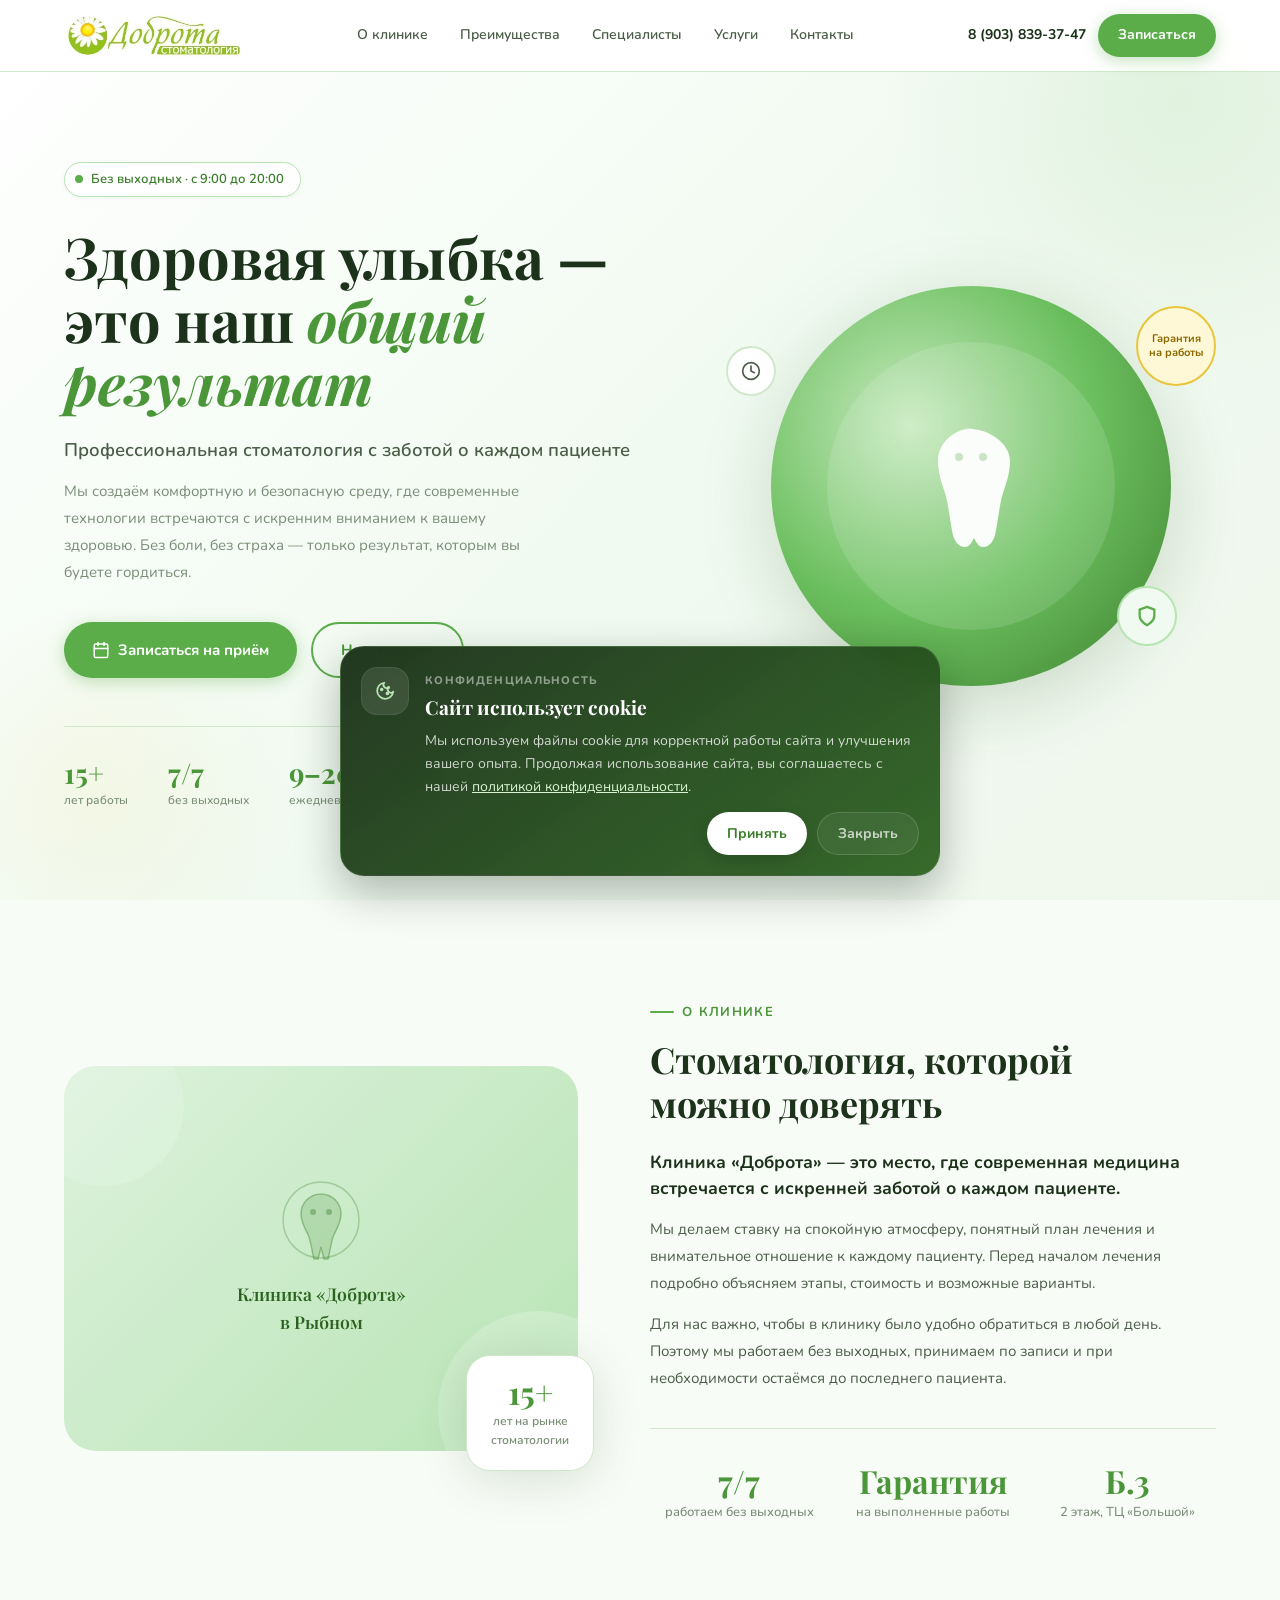
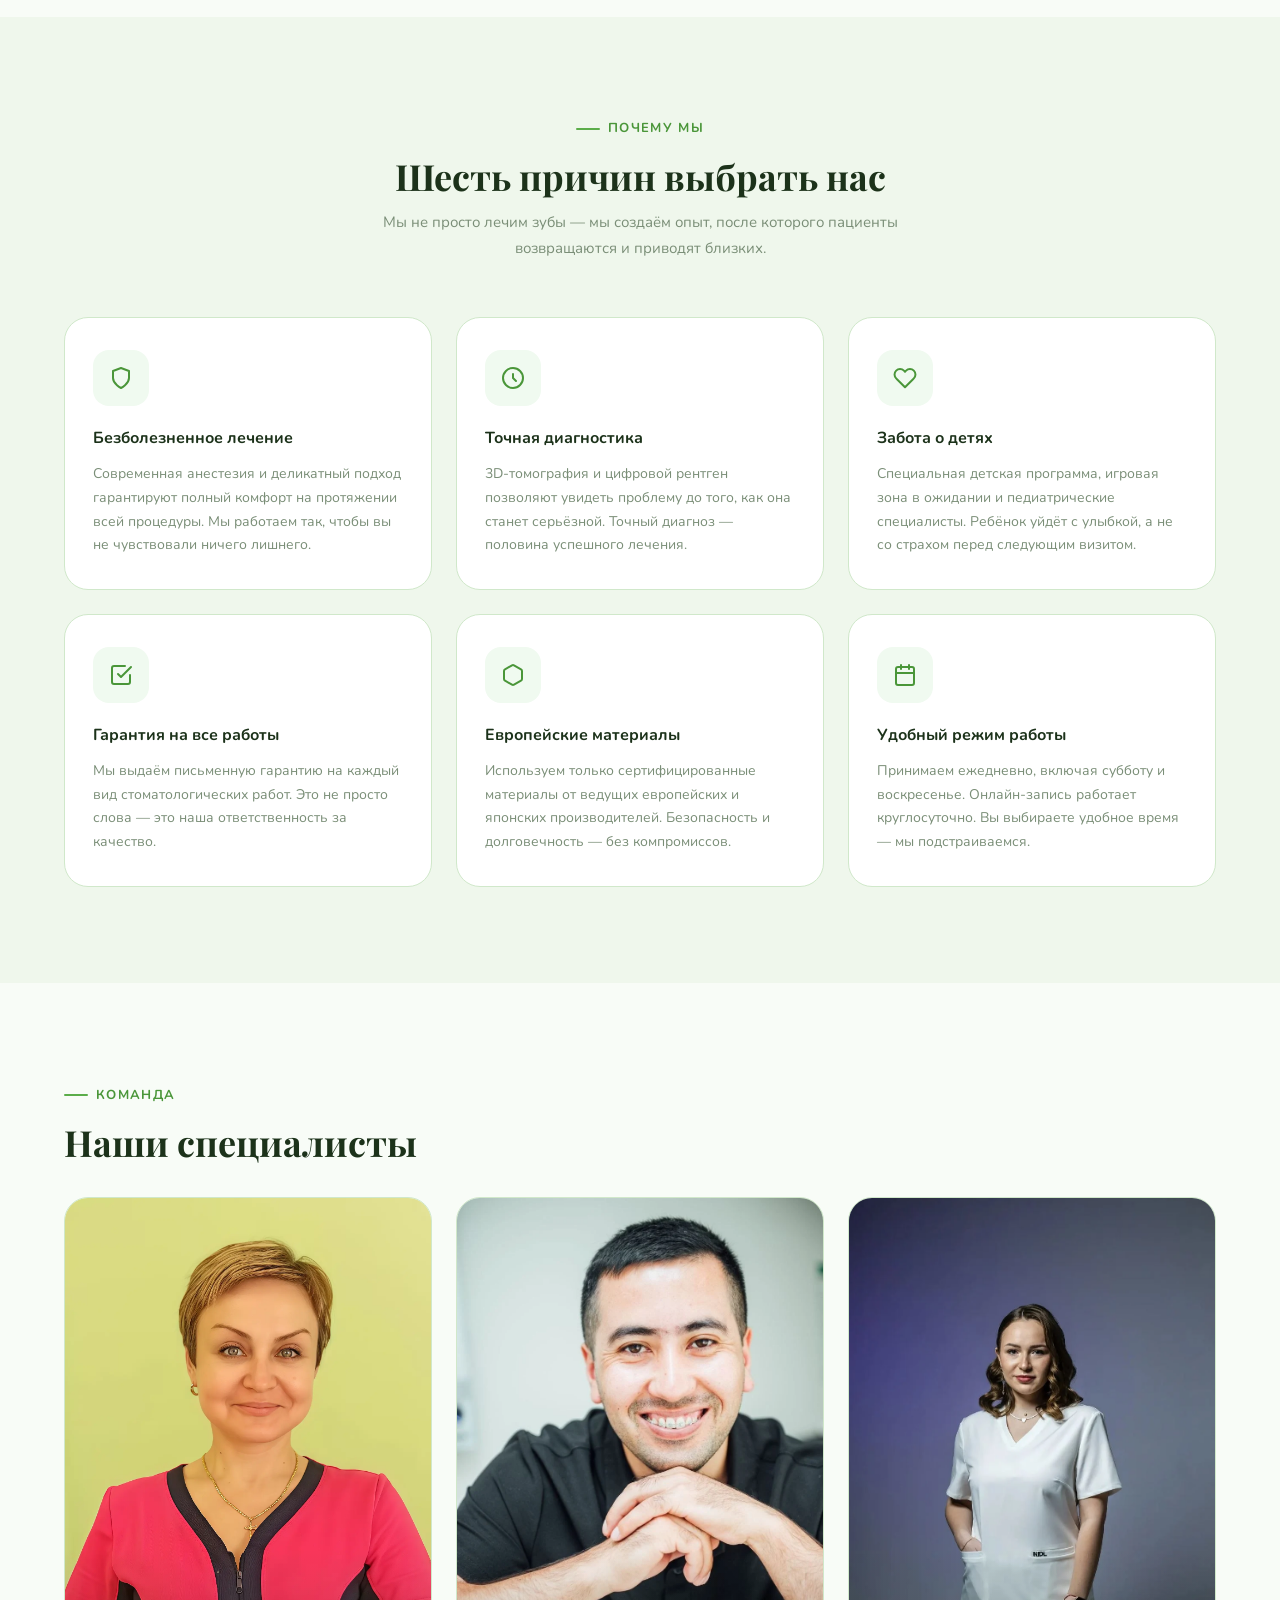
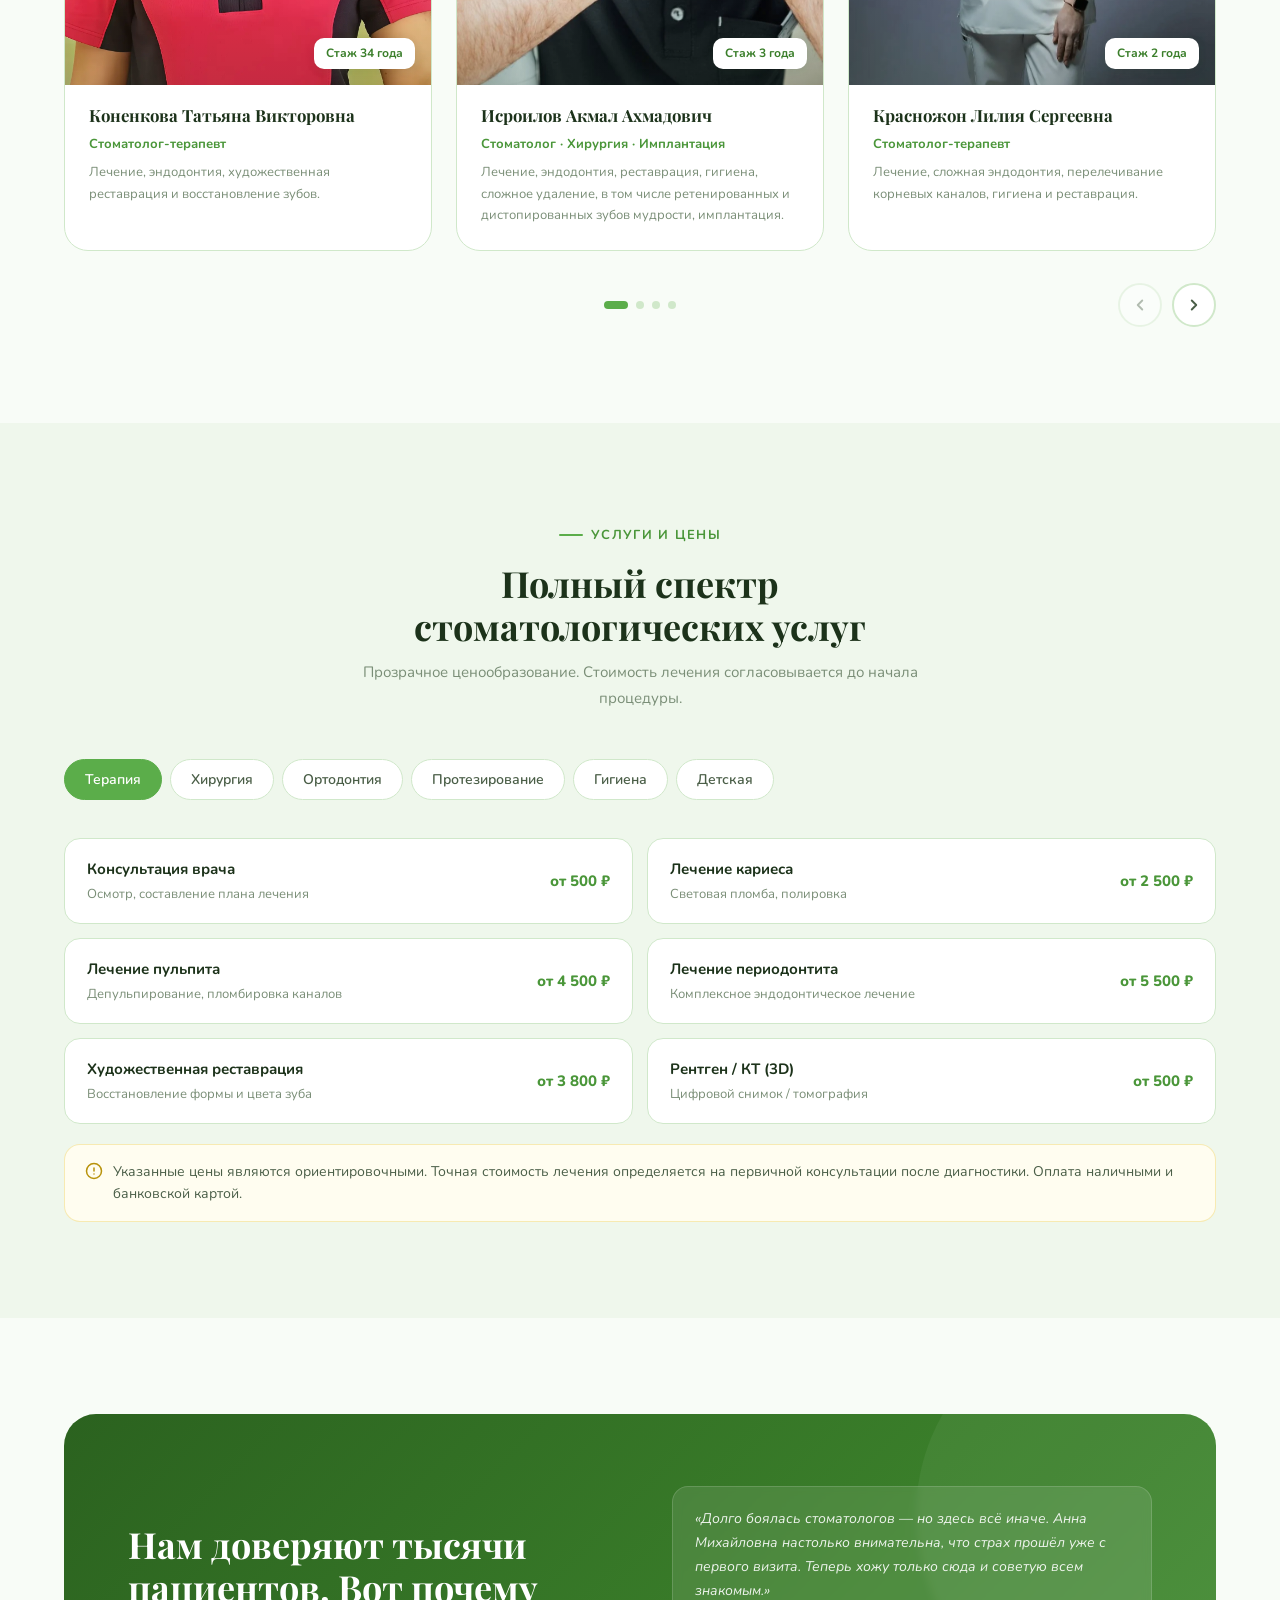
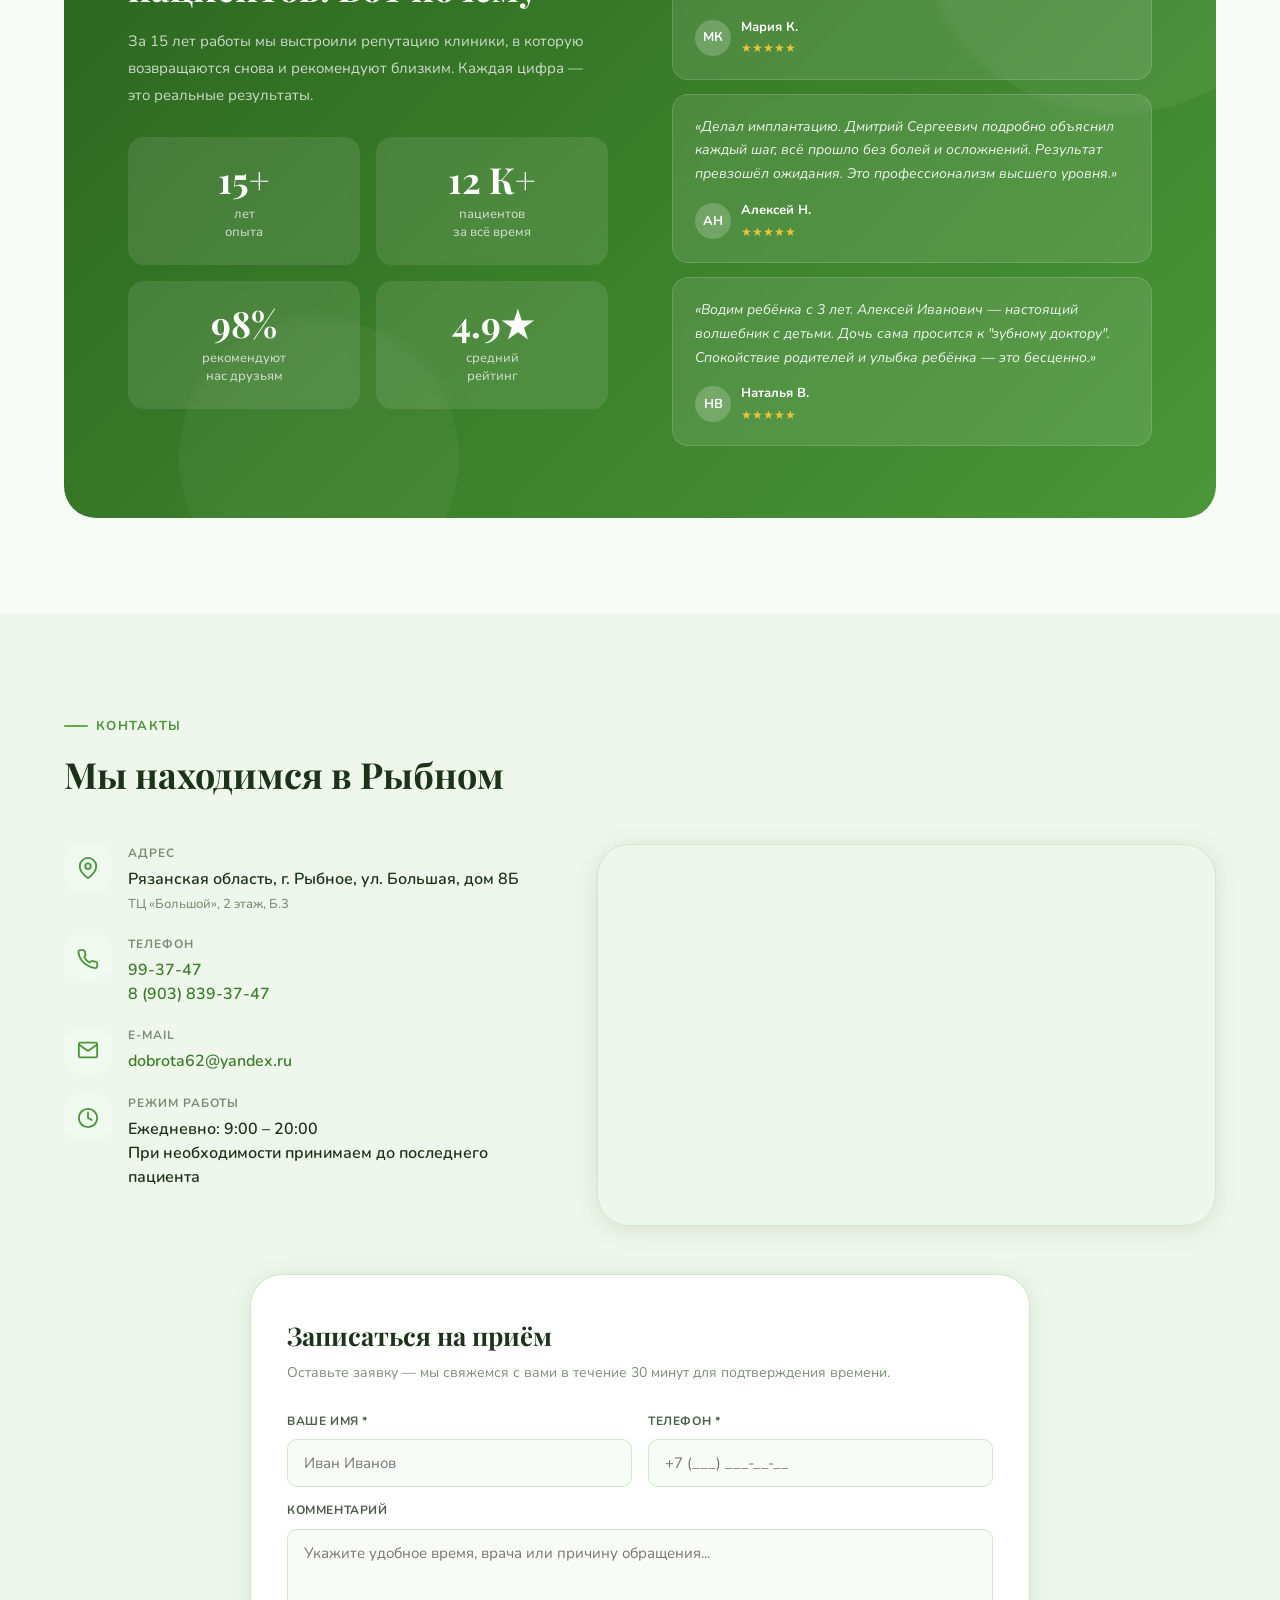
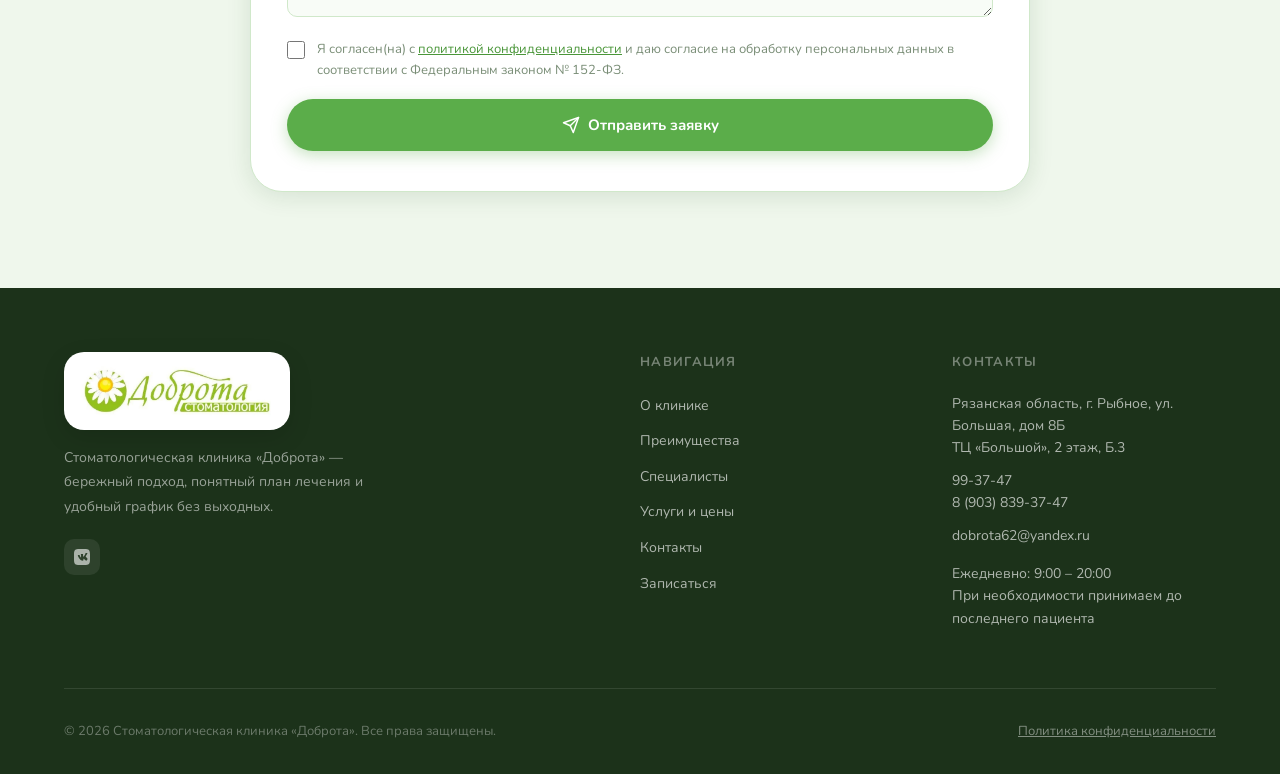
==== commit a84c385f: "мелкие правки" ====
--- a/index.html
+++ b/index.html
@@ -225,7 +225,79 @@
         <span class="section-label">Команда</span>
         <h2 class="section-title">Наши специалисты</h2>
       </div>
-      <div class="doctors__controls">
+    </div>
+    <div class="slider__viewport">
+      <div class="slider__track" id="sliderTrack">
+        <div class="doctor-card">
+          <div class="doctor-card__photo">
+            <img src="assets/images/doctors/Коненкова.webp" alt="Коненкова Татьяна Викторовна" class="doctor-card__image" loading="lazy" decoding="async" width="1315" height="1850">
+            <div class="doctor-card__exp-badge">Стаж 34 года</div>
+          </div>
+          <div class="doctor-card__body">
+            <div class="doctor-card__name">Коненкова Татьяна Викторовна</div>
+            <div class="doctor-card__spec">Стоматолог-терапевт</div>
+            <p class="doctor-card__about">Лечение, эндодонтия, художественная реставрация и восстановление зубов.</p>
+          </div>
+        </div>
+        <div class="doctor-card">
+          <div class="doctor-card__photo">
+            <img src="assets/images/doctors/Исроилов.webp" alt="Исроилов Акмал Ахмадович" class="doctor-card__image" loading="lazy" decoding="async" width="854" height="1280">
+            <div class="doctor-card__exp-badge">Стаж 3 года</div>
+          </div>
+          <div class="doctor-card__body">
+            <div class="doctor-card__name">Исроилов Акмал Ахмадович</div>
+            <div class="doctor-card__spec">Стоматолог · Хирургия · Имплантация</div>
+            <p class="doctor-card__about">Лечение, эндодонтия, реставрация, гигиена, сложное удаление, в том числе ретенированных и дистопированных зубов мудрости, имплантация.</p>
+          </div>
+        </div>
+        <div class="doctor-card">
+          <div class="doctor-card__photo">
+            <img src="assets/images/doctors/Красножон.webp" alt="Красножон Лилия Сергеевна" class="doctor-card__image" loading="lazy" decoding="async" width="921" height="1280">
+            <div class="doctor-card__exp-badge">Стаж 2 года</div>
+          </div>
+          <div class="doctor-card__body">
+            <div class="doctor-card__name">Красножон Лилия Сергеевна</div>
+            <div class="doctor-card__spec">Стоматолог-терапевт</div>
+            <p class="doctor-card__about">Лечение, сложная эндодонтия, перелечивание корневых каналов, гигиена и реставрация.</p>
+          </div>
+        </div>
+        <div class="doctor-card">
+          <div class="doctor-card__photo">
+            <img src="assets/images/doctors/Нестерова.webp" alt="Нестерова Светлана Максимовна" class="doctor-card__image doctor-card__image--center" loading="lazy" decoding="async" width="300" height="300">
+          </div>
+          <div class="doctor-card__body">
+            <div class="doctor-card__name">Нестерова Светлана Максимовна</div>
+            <div class="doctor-card__spec">Стоматолог · Ортопед</div>
+            <p class="doctor-card__about">Лечение, реставрация, эндодонтия, съёмное и несъёмное протезирование, коронки, мостовидные протезы и протезирование на имплантах.</p>
+          </div>
+        </div>
+        <div class="doctor-card">
+          <div class="doctor-card__photo">
+            <img src="assets/images/doctors/Шишкина.webp" alt="Шишкина Елена Алексеевна" class="doctor-card__image" loading="lazy" decoding="async" width="943" height="1280">
+            <div class="doctor-card__exp-badge">Стаж 7 лет</div>
+          </div>
+          <div class="doctor-card__body">
+            <div class="doctor-card__name">Шишкина Елена Алексеевна</div>
+            <div class="doctor-card__spec">Ортодонт</div>
+            <p class="doctor-card__about">Исправление прикуса, брекеты, пластинки и сопровождение ортодонтического лечения.</p>
+          </div>
+        </div>
+        <div class="doctor-card">
+          <div class="doctor-card__photo">
+            <img src="assets/images/doctors/Межлумян.webp" alt="Межлумян Арман Арменович" class="doctor-card__image doctor-card__image--center" loading="lazy" decoding="async" width="600" height="600">
+            <div class="doctor-card__exp-badge">Стаж 2 года</div>
+          </div>
+          <div class="doctor-card__body">
+            <div class="doctor-card__name">Межлумян Арман Арменович</div>
+            <div class="doctor-card__spec">Стоматолог · Протезирование</div>
+            <p class="doctor-card__about">Лечение кариеса, гигиена, реставрация, съёмное и несъёмное протезирование, коронки, мостовидные протезы и протезирование на имплантах.</p>
+          </div>
+        </div>
+      </div>
+    </div>
+    <div class="doctors__footer">
+      <div class="slider__dots" id="sliderDots"></div>
+      <div class="doctors__controls doctors__controls--bottom">
         <button class="slider-btn" id="sliderPrev" aria-label="Предыдущий">
           <svg width="18" height="18" viewBox="0 0 24 24" fill="none" stroke="currentColor" stroke-width="2.5" stroke-linecap="round" stroke-linejoin="round"><polyline points="15 18 9 12 15 6"/></svg>
         </button>
@@ -234,76 +306,6 @@
         </button>
       </div>
     </div>
-    <div class="slider__viewport">
-      <div class="slider__track" id="sliderTrack">
-        <div class="doctor-card">
-          <div class="doctor-card__photo">
-            <img src="assets/images/doctors/Коненкова.webp" alt="Коненкова Татьяна Викторовна" class="doctor-card__image" loading="lazy" decoding="async" width="1315" height="1850">
-            <div class="doctor-card__exp-badge">Стаж 34 года</div>
-          </div>
-          <div class="doctor-card__body">
-            <div class="doctor-card__name">Коненкова Татьяна Викторовна</div>
-            <div class="doctor-card__spec">Стоматолог-терапевт</div>
-            <p class="doctor-card__about">Лечение, эндодонтия, художественная реставрация и восстановление зубов.</p>
-          </div>
-        </div>
-        <div class="doctor-card">
-          <div class="doctor-card__photo">
-            <img src="assets/images/doctors/Исроилов.webp" alt="Исроилов Акмал Ахмадович" class="doctor-card__image" loading="lazy" decoding="async" width="854" height="1280">
-            <div class="doctor-card__exp-badge">Стаж 3 года</div>
-          </div>
-          <div class="doctor-card__body">
-            <div class="doctor-card__name">Исроилов Акмал Ахмадович</div>
-            <div class="doctor-card__spec">Стоматолог · Хирургия · Имплантация</div>
-            <p class="doctor-card__about">Лечение, эндодонтия, реставрация, гигиена, сложное удаление, в том числе ретенированных и дистопированных зубов мудрости, имплантация.</p>
-          </div>
-        </div>
-        <div class="doctor-card">
-          <div class="doctor-card__photo">
-            <img src="assets/images/doctors/Красножон.webp" alt="Красножон Лилия Сергеевна" class="doctor-card__image" loading="lazy" decoding="async" width="921" height="1280">
-            <div class="doctor-card__exp-badge">Стаж 2 года</div>
-          </div>
-          <div class="doctor-card__body">
-            <div class="doctor-card__name">Красножон Лилия Сергеевна</div>
-            <div class="doctor-card__spec">Стоматолог-терапевт</div>
-            <p class="doctor-card__about">Лечение, сложная эндодонтия, перелечивание корневых каналов, гигиена и реставрация.</p>
-          </div>
-        </div>
-        <div class="doctor-card">
-          <div class="doctor-card__photo">
-            <img src="assets/images/doctors/Нестерова.webp" alt="Нестерова Светлана Максимовна" class="doctor-card__image doctor-card__image--center" loading="lazy" decoding="async" width="300" height="300">
-          </div>
-          <div class="doctor-card__body">
-            <div class="doctor-card__name">Нестерова Светлана Максимовна</div>
-            <div class="doctor-card__spec">Стоматолог · Ортопед</div>
-            <p class="doctor-card__about">Лечение, реставрация, эндодонтия, съёмное и несъёмное протезирование, коронки, мостовидные протезы и протезирование на имплантах.</p>
-          </div>
-        </div>
-        <div class="doctor-card">
-          <div class="doctor-card__photo">
-            <img src="assets/images/doctors/Шишкина.webp" alt="Шишкина Елена Алексеевна" class="doctor-card__image" loading="lazy" decoding="async" width="943" height="1280">
-            <div class="doctor-card__exp-badge">Стаж 7 лет</div>
-          </div>
-          <div class="doctor-card__body">
-            <div class="doctor-card__name">Шишкина Елена Алексеевна</div>
-            <div class="doctor-card__spec">Ортодонт</div>
-            <p class="doctor-card__about">Исправление прикуса, брекеты, пластинки и сопровождение ортодонтического лечения.</p>
-          </div>
-        </div>
-        <div class="doctor-card">
-          <div class="doctor-card__photo">
-            <img src="assets/images/doctors/Межлумян.webp" alt="Межлумян Арман Арменович" class="doctor-card__image doctor-card__image--center" loading="lazy" decoding="async" width="600" height="600">
-            <div class="doctor-card__exp-badge">Стаж 2 года</div>
-          </div>
-          <div class="doctor-card__body">
-            <div class="doctor-card__name">Межлумян Арман Арменович</div>
-            <div class="doctor-card__spec">Стоматолог · Протезирование</div>
-            <p class="doctor-card__about">Лечение кариеса, гигиена, реставрация, съёмное и несъёмное протезирование, коронки, мостовидные протезы и протезирование на имплантах.</p>
-          </div>
-        </div>
-      </div>
-    </div>
-    <div class="slider__dots" id="sliderDots"></div>
   </div>
 </section>
 
--- a/assets/css/style.css
+++ b/assets/css/style.css
@@ -139,8 +139,10 @@
 .adv__text{font-size:14px;color:var(--tm);line-height:1.7}
 
 /* DOCTORS */
-.doctors__header{display:flex;align-items:flex-end;justify-content:space-between;gap:24px;margin-bottom:48px}
-.doctors__controls{display:flex;gap:10px}
+.doctors__header{margin-bottom:32px}
+.doctors__controls{display:flex;justify-content:center;gap:10px}
+.doctors__footer{display:grid;grid-template-columns:1fr auto 1fr;align-items:center;gap:18px;margin-top:32px}
+.doctors__controls--bottom{grid-column:3;justify-self:end}
 .slider-btn{width:44px;height:44px;border-radius:50%;border:2px solid var(--bd);background:#fff;display:flex;align-items:center;justify-content:center;color:var(--t2);transition:all var(--tr-f);cursor:pointer}
 .slider-btn:hover{border-color:var(--g400);color:var(--g500);background:var(--g50)}
 .slider-btn:disabled{opacity:.4;cursor:not-allowed}
@@ -167,7 +169,7 @@
 .doctor-card__name{font-family:var(--fd);font-size:1.05rem;font-weight:700;color:var(--t1);line-height:1.3}
 .doctor-card__spec{font-size:13px;font-weight:700;color:var(--g500);line-height:1.45}
 .doctor-card__about{font-size:13px;color:var(--tm);line-height:1.65}
-.slider__dots{display:flex;justify-content:center;gap:8px;margin-top:32px}
+.slider__dots{grid-column:2;display:flex;justify-content:center;gap:8px;margin-top:0}
 .slider__dot{width:8px;height:8px;border-radius:50%;background:var(--bd);transition:all var(--tr-f);cursor:pointer;border:none}
 .slider__dot.active{width:24px;border-radius:4px;background:var(--g400)}
 
@@ -351,7 +353,10 @@
   .hero__stats{display:grid;grid-template-columns:repeat(2,1fr);gap:18px 20px}
   .hero__stats>div{text-align:center}
   .doctor-card{flex:0 0 100%}
-  .doctors__header{flex-direction:column;align-items:flex-start;gap:16px}
+  .doctors__header{margin-bottom:24px}
+  .doctors__footer{grid-template-columns:1fr;justify-items:end;gap:16px;margin-top:24px}
+  .slider__dots{grid-column:1;justify-self:center}
+  .doctors__controls--bottom{grid-column:1}
   .scroll-top{bottom:16px;right:16px}
   .whyus__inner{border-radius:var(--r-lg)}
   .form-section{border-radius:var(--r-lg)}
@@ -369,8 +374,13 @@
   .mobile-nav__link,.mobile-nav__phone{padding:12px 16px}
   .hero__badge{font-size:12px}
   .hero__circle-main{width:240px;height:240px}
-  .about__img-wrap{display:flex;flex-direction:column;align-items:flex-start}
-  .about__img-badge{position:static;margin-top:16px}
+  .about__img-wrap{display:block}
+  .about__img-placeholder{justify-content:flex-start;gap:16px;padding:34px 18px 88px}
+  .about__img-placeholder svg{width:72px;height:72px}
+  .about__img-placeholder-text{font-size:1rem;line-height:1.35}
+  .about__img-badge{position:absolute;left:50%;bottom:14px;right:auto;transform:translateX(-50%);display:grid;grid-template-columns:auto 1fr;align-items:center;gap:8px 12px;width:min(calc(100% - 40px),224px);margin-top:0;padding:10px 14px;border-radius:18px;background:rgba(255,255,255,.94);backdrop-filter:blur(8px);text-align:left}
+  .about__img-badge-num{min-width:52px;font-size:1.7rem;line-height:.9}
+  .about__img-badge-text{margin-top:0;line-height:1.28}
   .services__tab{padding:10px 16px;font-size:13px}
   .service-item{flex-direction:column;align-items:flex-start}
   .service-item__price{text-align:left;white-space:normal}
@@ -403,6 +413,12 @@
   .hero__circle-main{width:210px;height:210px}
   .hero__float--1{width:68px;height:68px;padding:6px}
   .about__stats{grid-template-columns:1fr;text-align:left}
+  .about__img-placeholder{padding:28px 14px 78px}
+  .about__img-placeholder svg{width:64px;height:64px}
+  .about__img-placeholder-text{font-size:.93rem}
+  .about__img-badge{bottom:10px;width:min(calc(100% - 24px),210px);padding:9px 12px;gap:6px 10px}
+  .about__img-badge-num{min-width:46px;font-size:1.55rem}
+  .about__img-badge-text{font-size:11px}
   .form-section{padding:22px 14px;border-radius:20px}
   .form__input,.form__textarea{padding:12px 14px}
   .cookies{left:50%;bottom:10px;width:calc(100vw - 20px)}
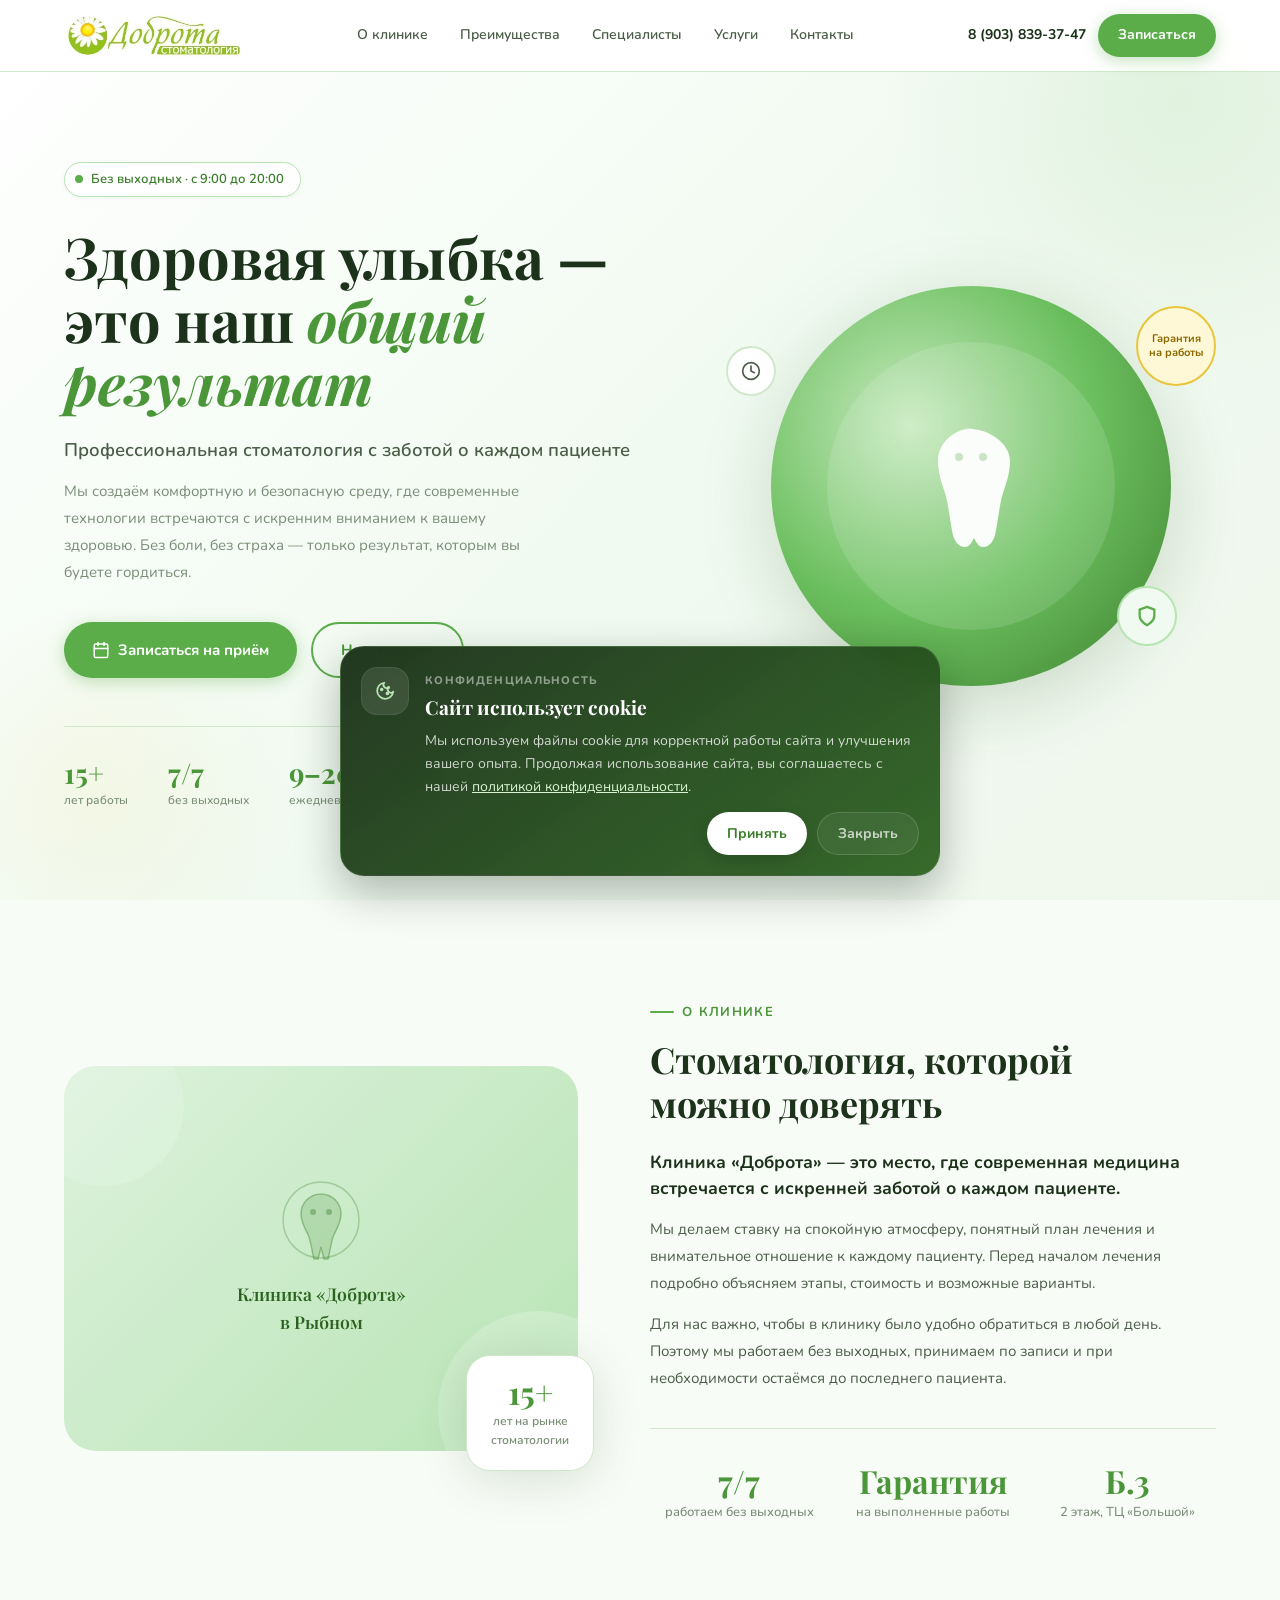
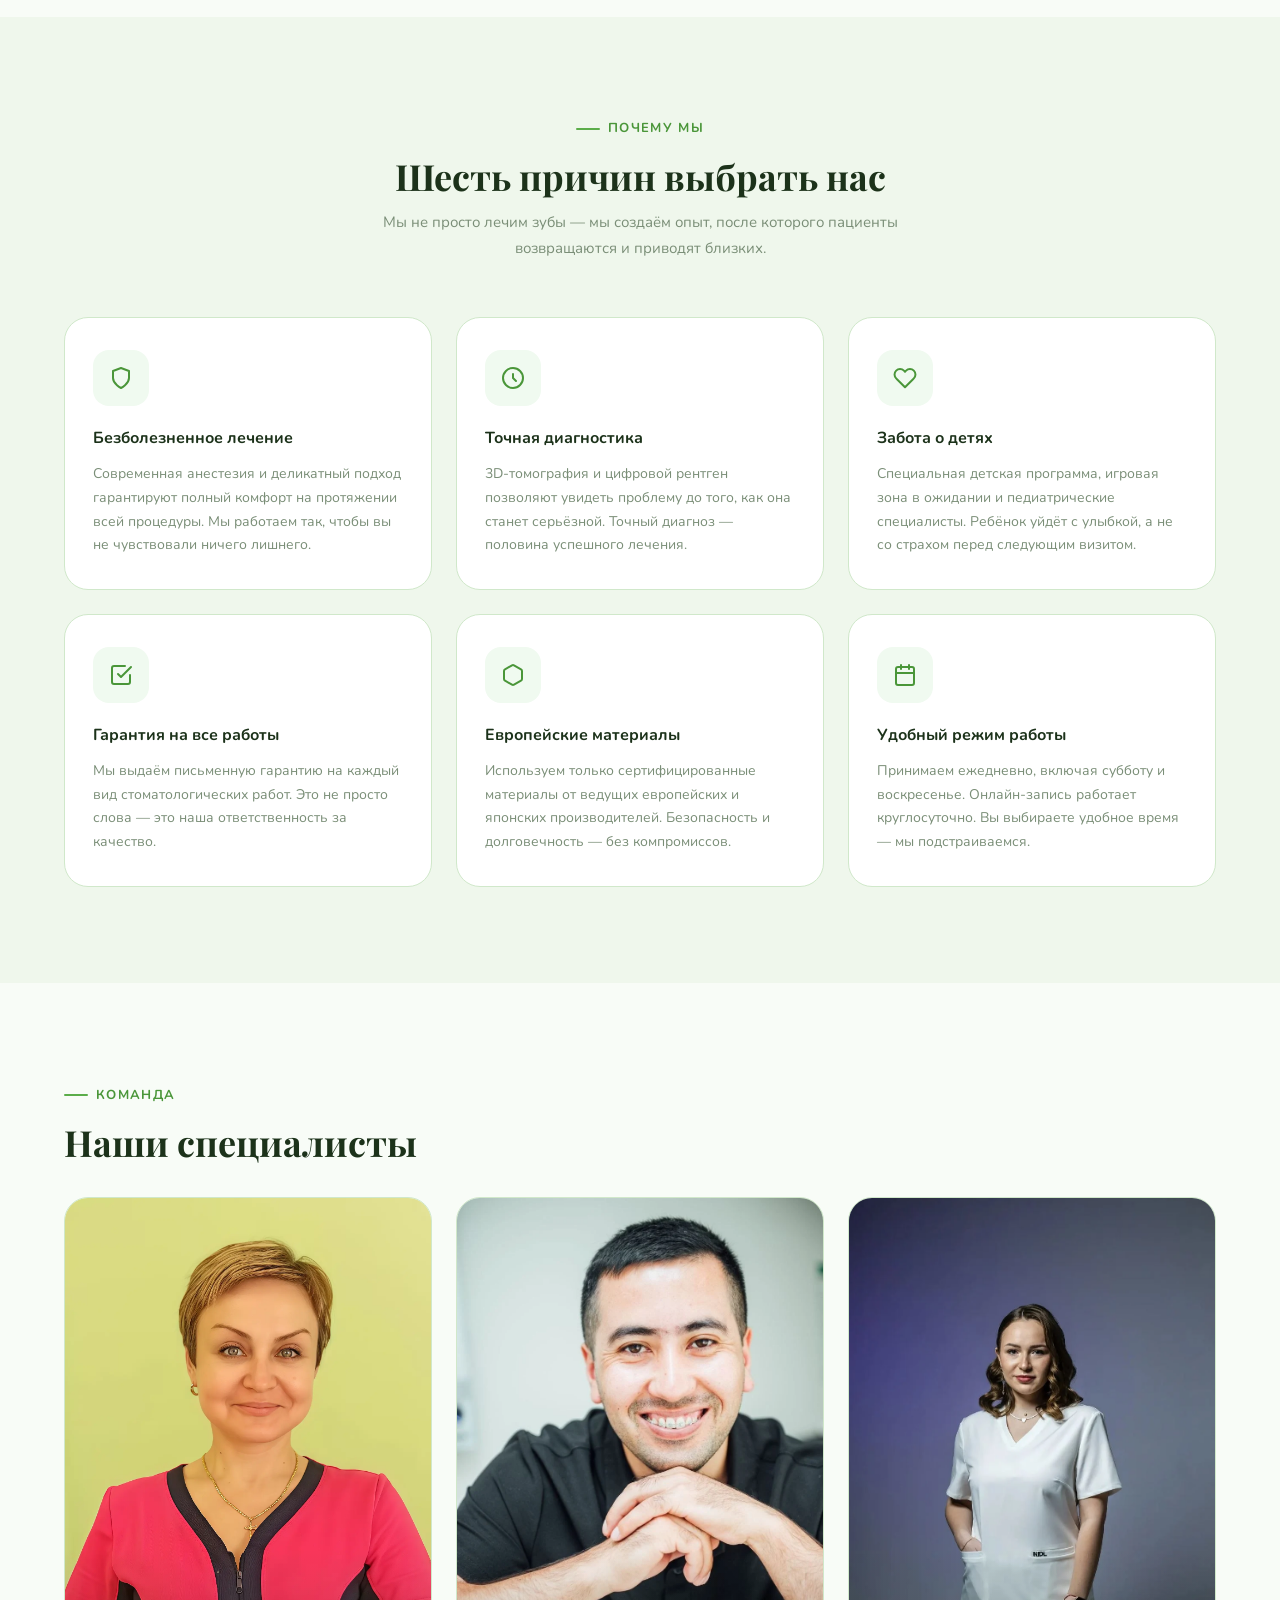
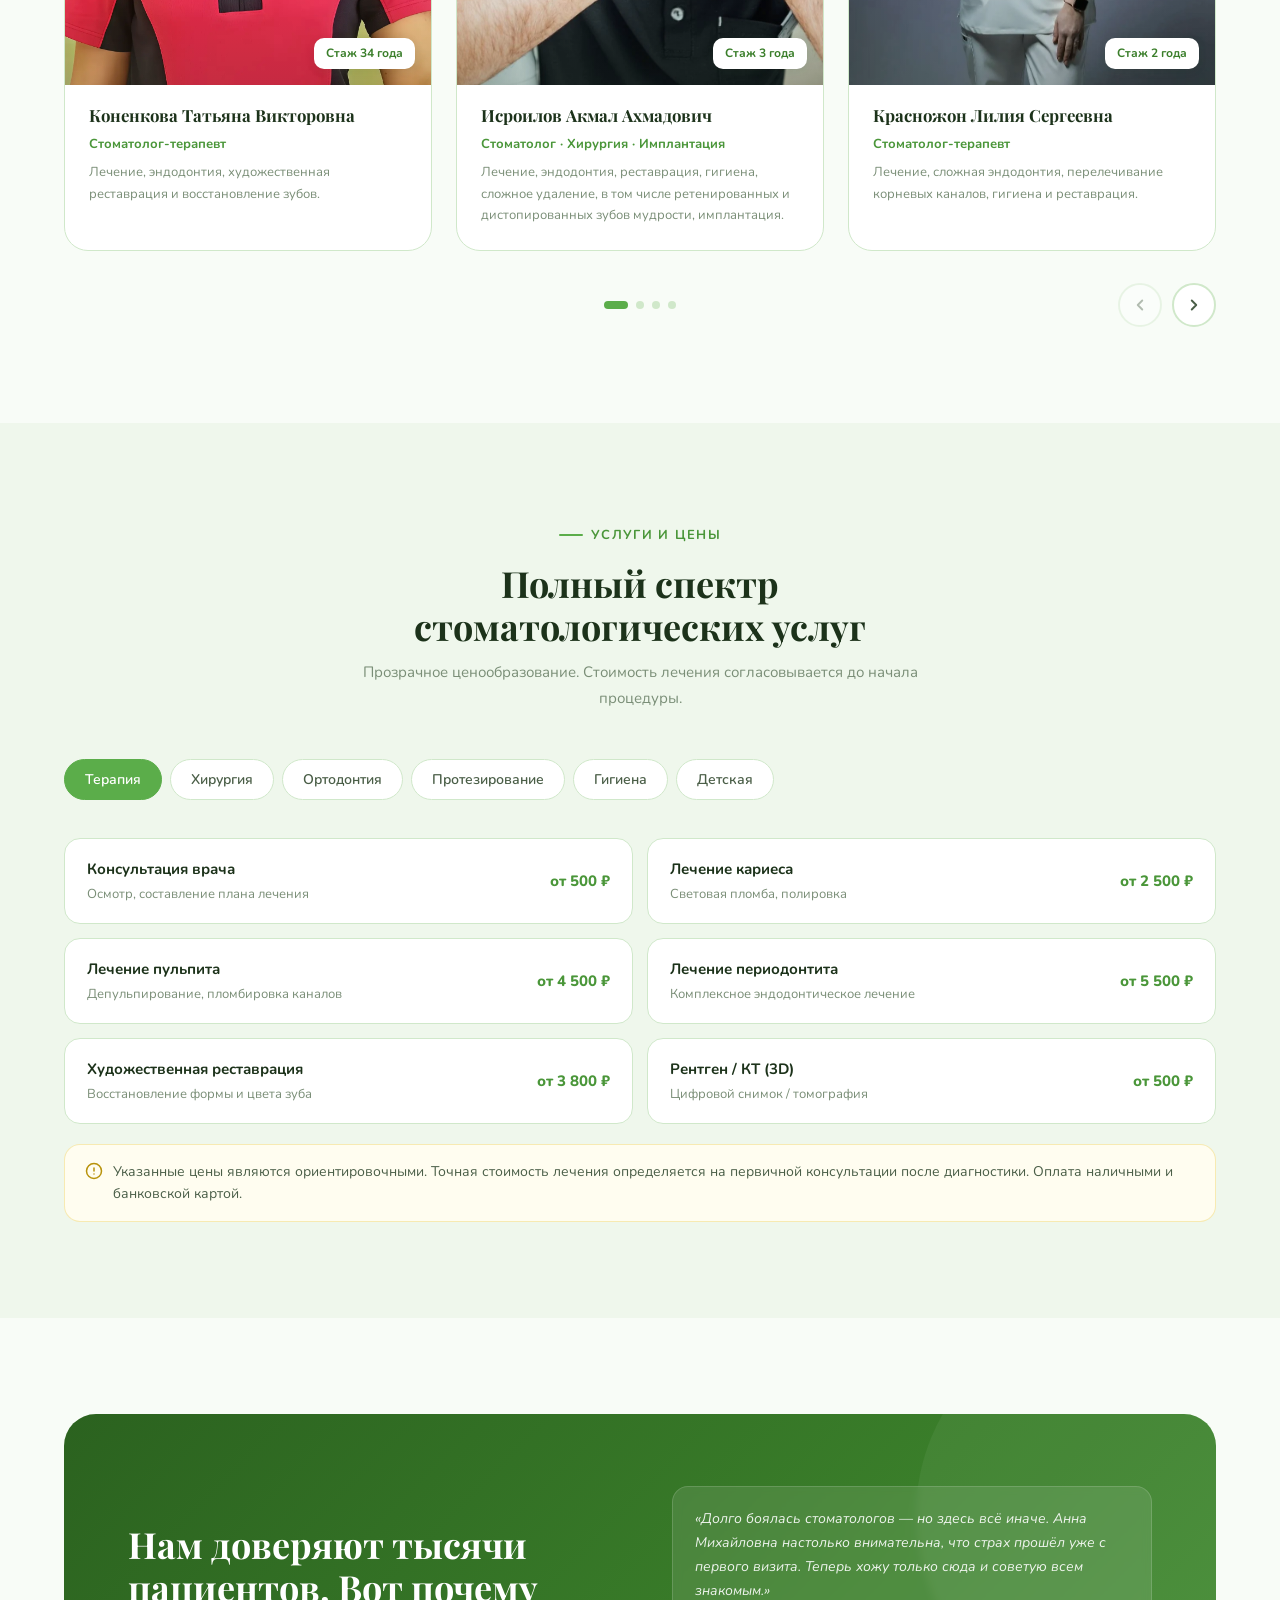
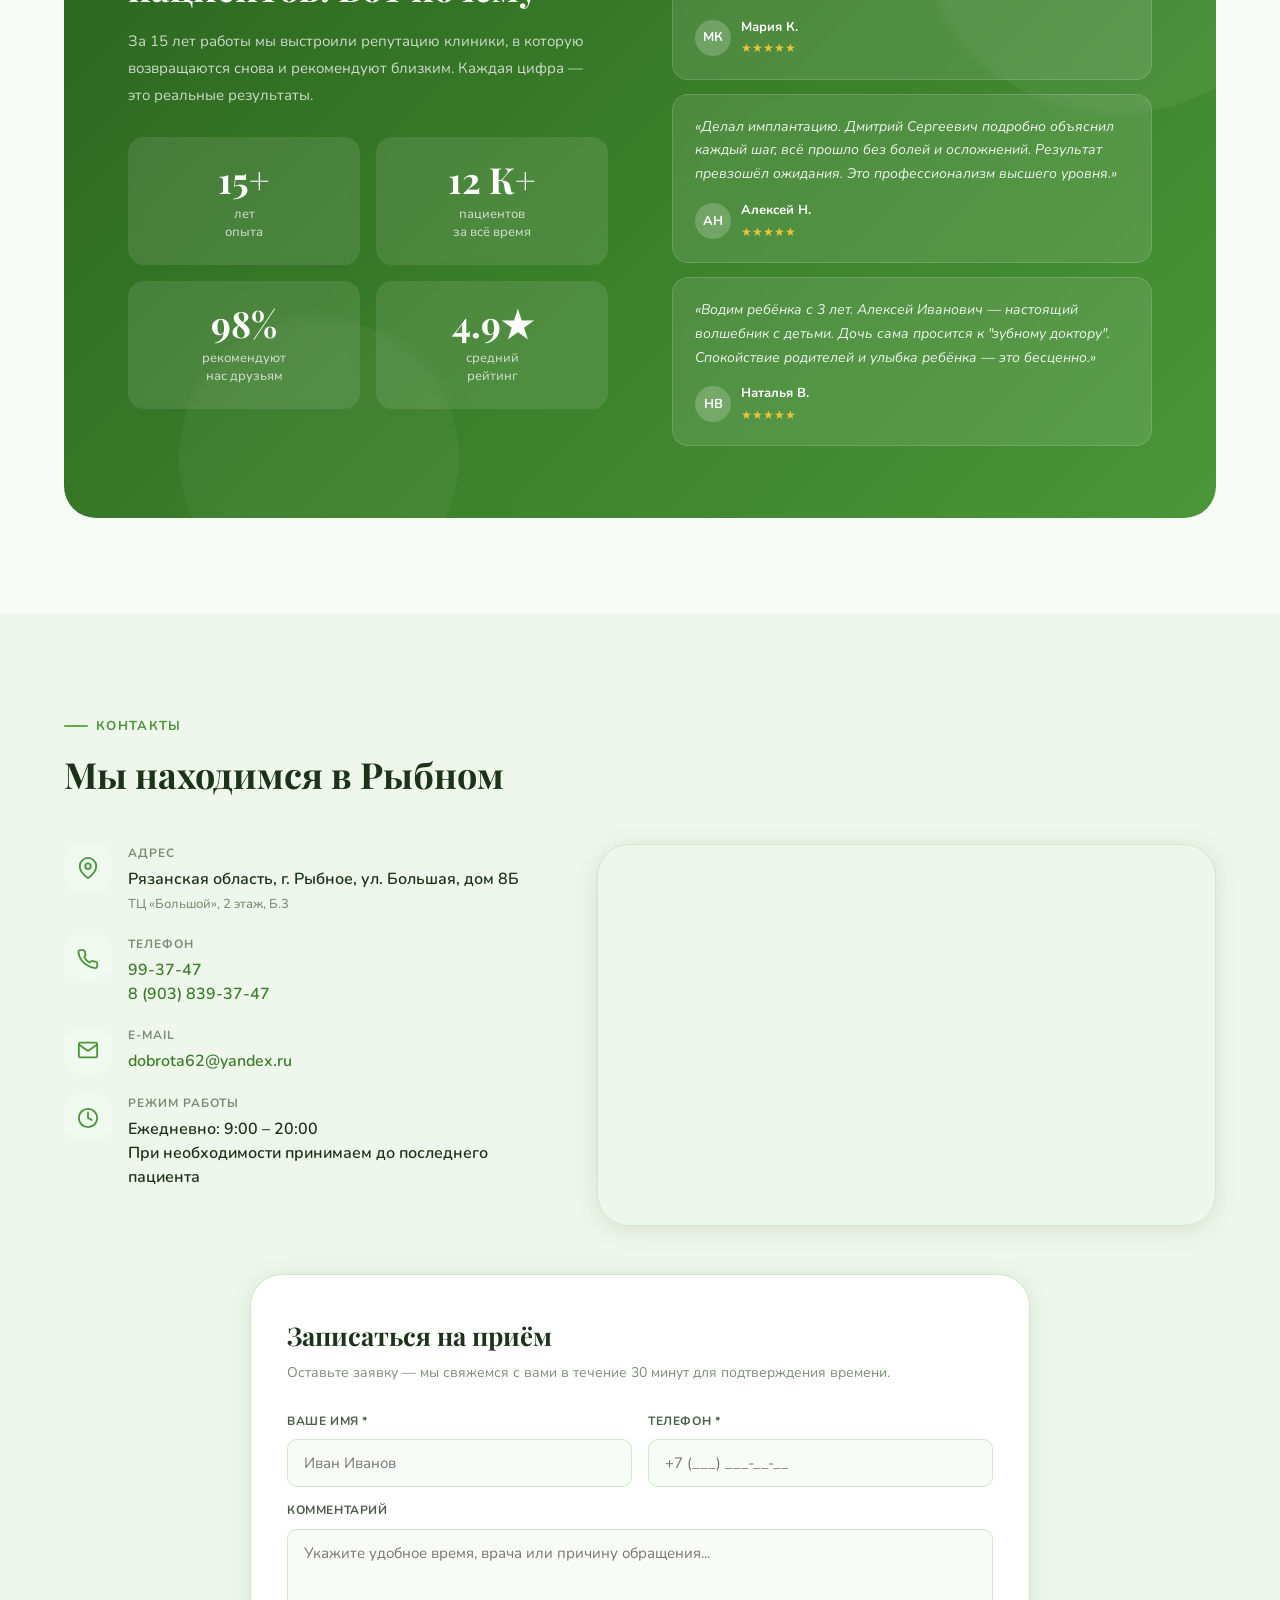
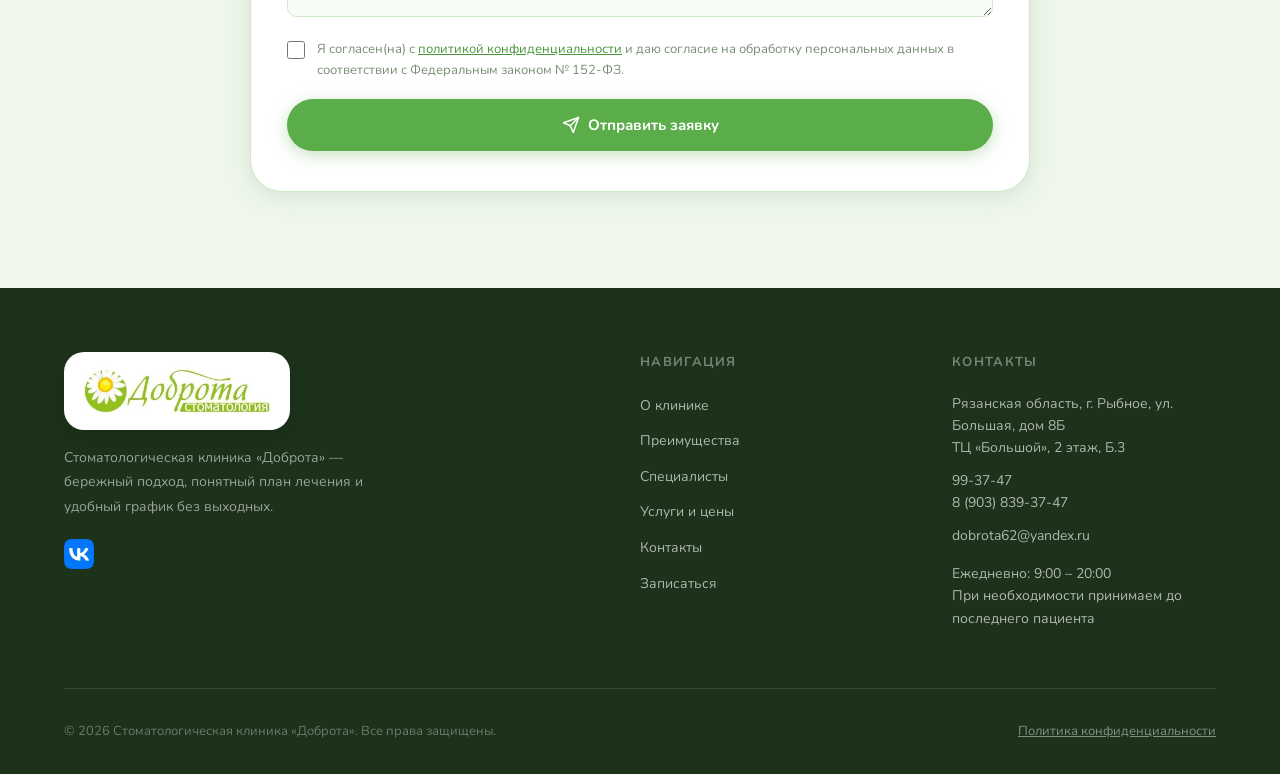
==== commit 6003e4f8: "вк иконка" ====
--- a/index.html
+++ b/index.html
@@ -558,7 +558,7 @@
         <p class="footer__about">Стоматологическая клиника «Доброта» — бережный подход, понятный план лечения и удобный график без выходных.</p>
         <div class="footer__socials">
           <a href="https://vk.ru/clubdobrota993747" class="footer__social" aria-label="ВКонтакте" target="_blank" rel="noopener">
-            <svg width="16" height="16" viewBox="0 0 24 24" fill="currentColor"><path d="M15.684 0H8.316C1.592 0 0 1.592 0 8.316v7.368C0 22.408 1.592 24 8.316 24h7.368C22.408 24 24 22.408 24 15.684V8.316C24 1.592 22.408 0 15.684 0zm3.692 17.123h-1.744c-.66 0-.862-.523-2.05-1.723-1.028-1-1.49-.9-1.49.2v1.284c0 .38-.12.6-1.11.6-1.64 0-3.46-1-4.74-2.86-1.93-2.71-2.46-4.74-2.46-5.15 0-.2.08-.39.4-.39h1.75c.3 0 .41.13.52.45.57 1.65 1.53 3.1 1.93 3.1.15 0 .21-.07.21-.44V8.91c-.04-.74-.43-.8-.43-1.06 0-.15.12-.3.32-.3h2.76c.25 0 .34.13.34.41v3.5c0 .24.1.33.17.33.15 0 .27-.09.55-.37 1.7-1.9 2.91-4.82 2.91-4.82.1-.22.28-.42.6-.42h1.74c.52 0 .64.27.52.55-.22.52-2.38 4.08-2.38 4.08-.18.32-.25.46 0 .8.19.27.79.82 1.19 1.32.74.89 1.31 1.64 1.46 2.16.14.5-.13.76-.6.76z"/></svg>
+            <img src="assets/images/ui/60px-VK_Compact_Logo_(2021-present).svg.webp" alt="VK" class="footer__social-icon" width="60" height="60" loading="lazy" decoding="async">
           </a>
         </div>
       </div>
--- a/assets/css/style.css
+++ b/assets/css/style.css
@@ -261,8 +261,9 @@
 .footer__logo .logo-text__sub{color:rgba(255,255,255,.4)}
 .footer__about{font-size:14px;color:rgba(255,255,255,.55);line-height:1.75;max-width:300px;margin-bottom:20px}
 .footer__socials{display:flex;gap:10px}
-.footer__social{width:36px;height:36px;border-radius:var(--r-sm);background:rgba(255,255,255,.08);display:flex;align-items:center;justify-content:center;color:rgba(255,255,255,.6);transition:all var(--tr-f)}
-.footer__social:hover{background:var(--g500);color:#fff}
+.footer__social{display:inline-flex;align-items:center;justify-content:center;background:transparent;box-shadow:none;transition:transform var(--tr-f),opacity var(--tr-f)}
+.footer__social:hover{background:transparent;box-shadow:none;opacity:.88;transform:translateY(-1px)}
+.footer__social-icon{display:block;width:30px;height:30px;object-fit:contain}
 .footer__col-title{font-size:13px;font-weight:700;text-transform:uppercase;letter-spacing:.1em;color:rgba(255,255,255,.4);margin-bottom:20px}
 .footer__links{display:flex;flex-direction:column;gap:10px}
 .footer__link{font-size:14px;color:rgba(255,255,255,.65);transition:color var(--tr-f)}
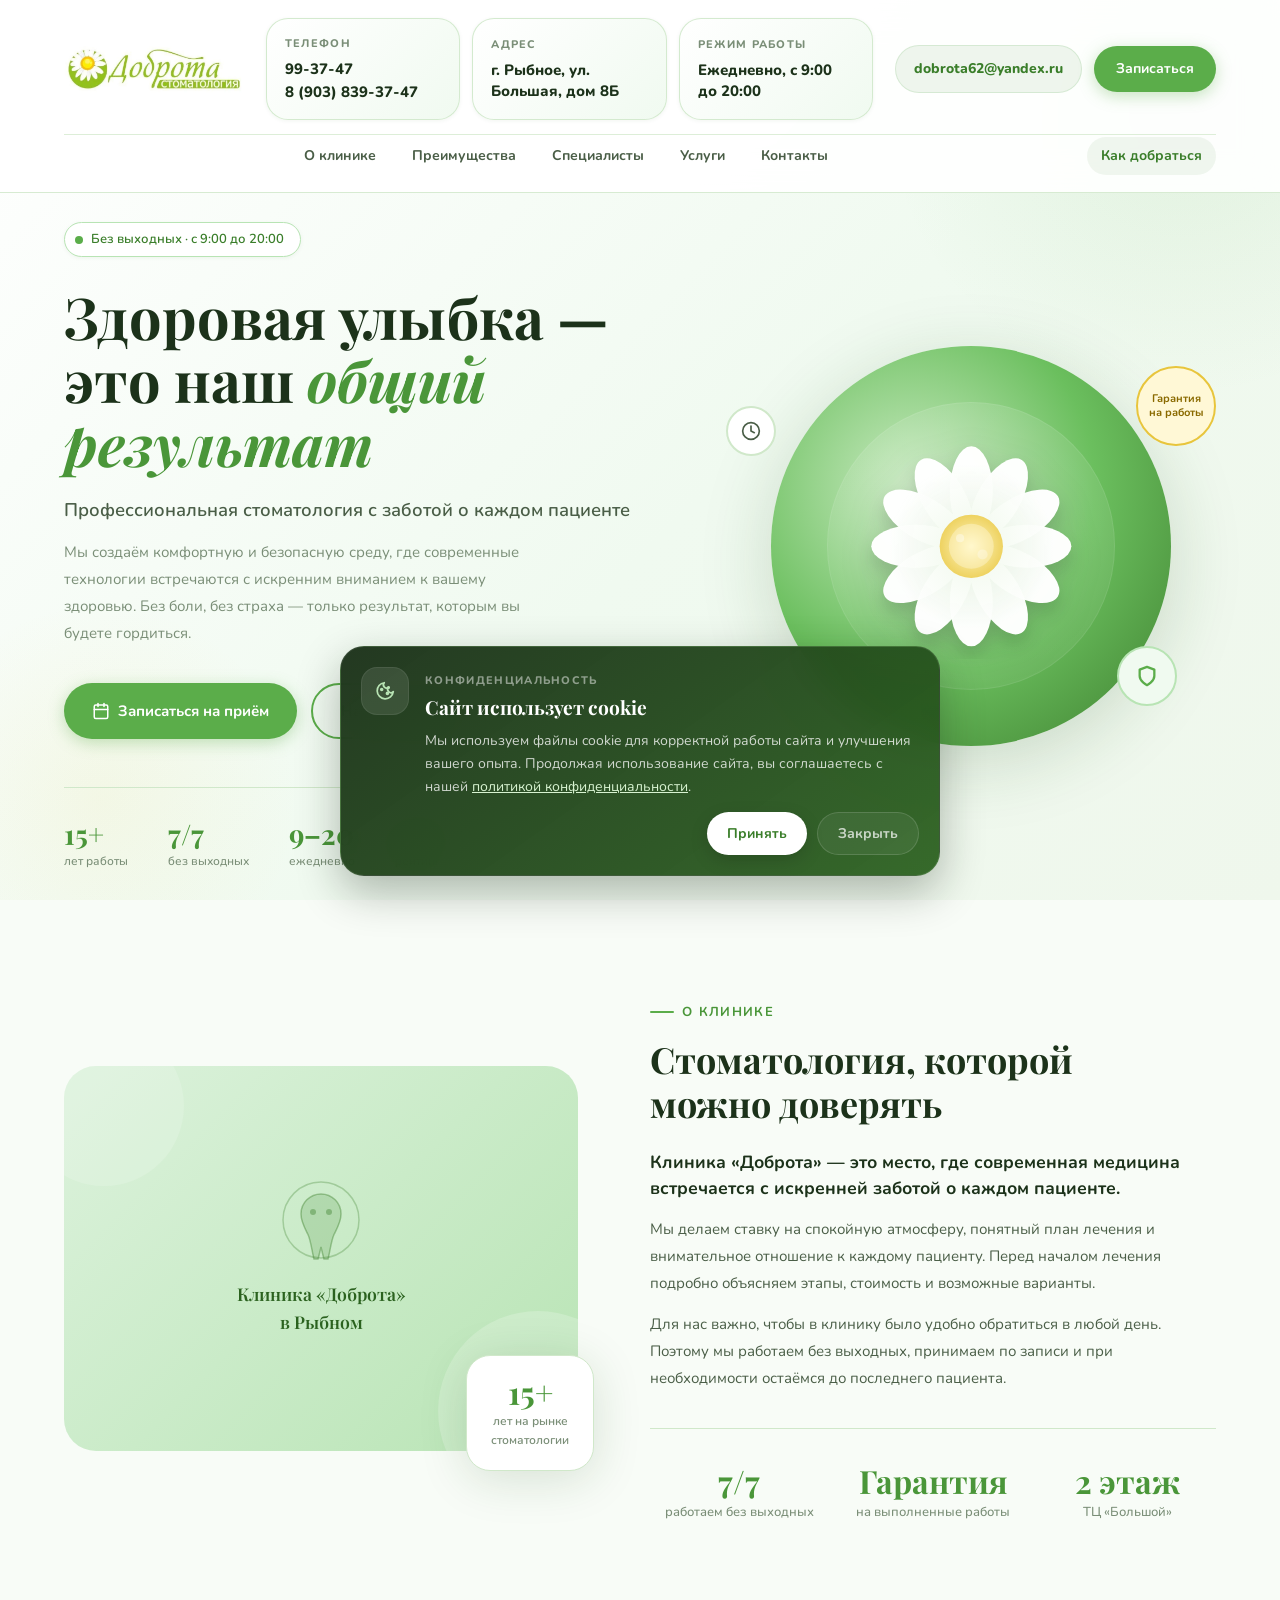
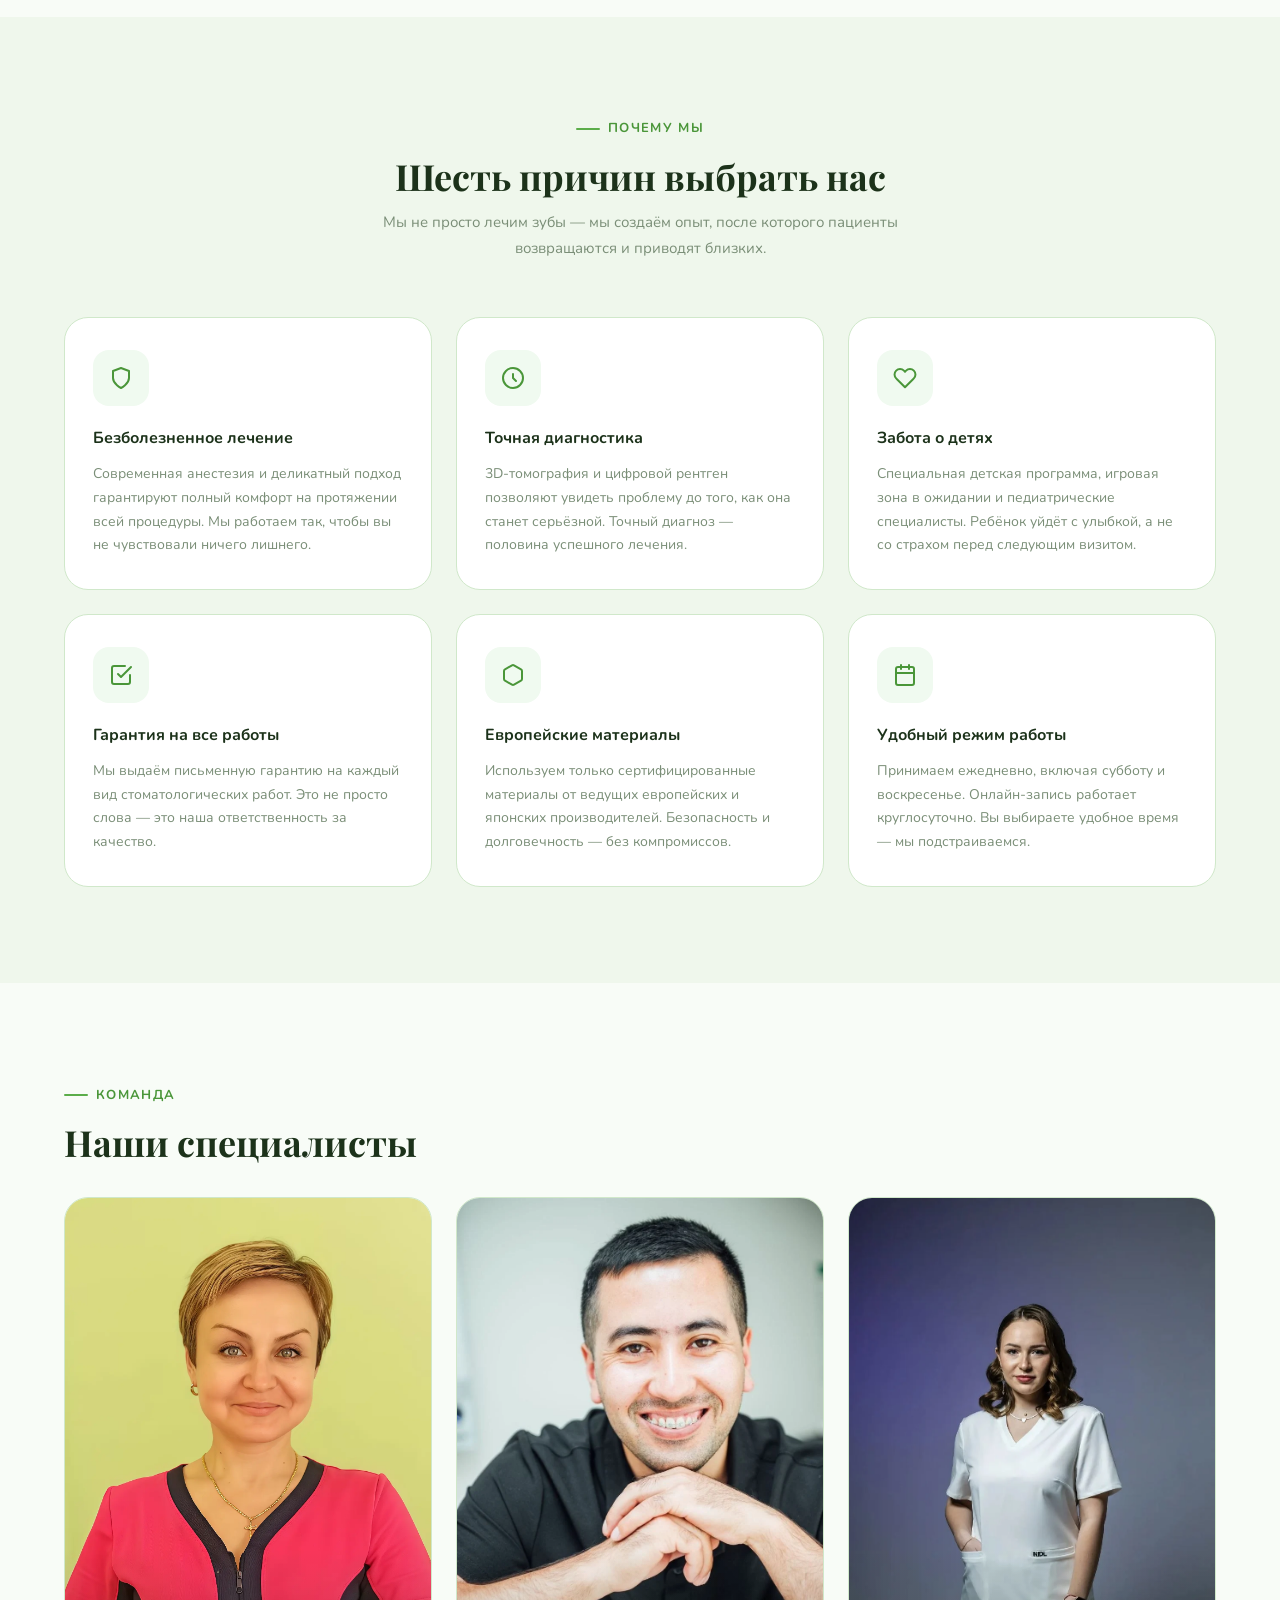
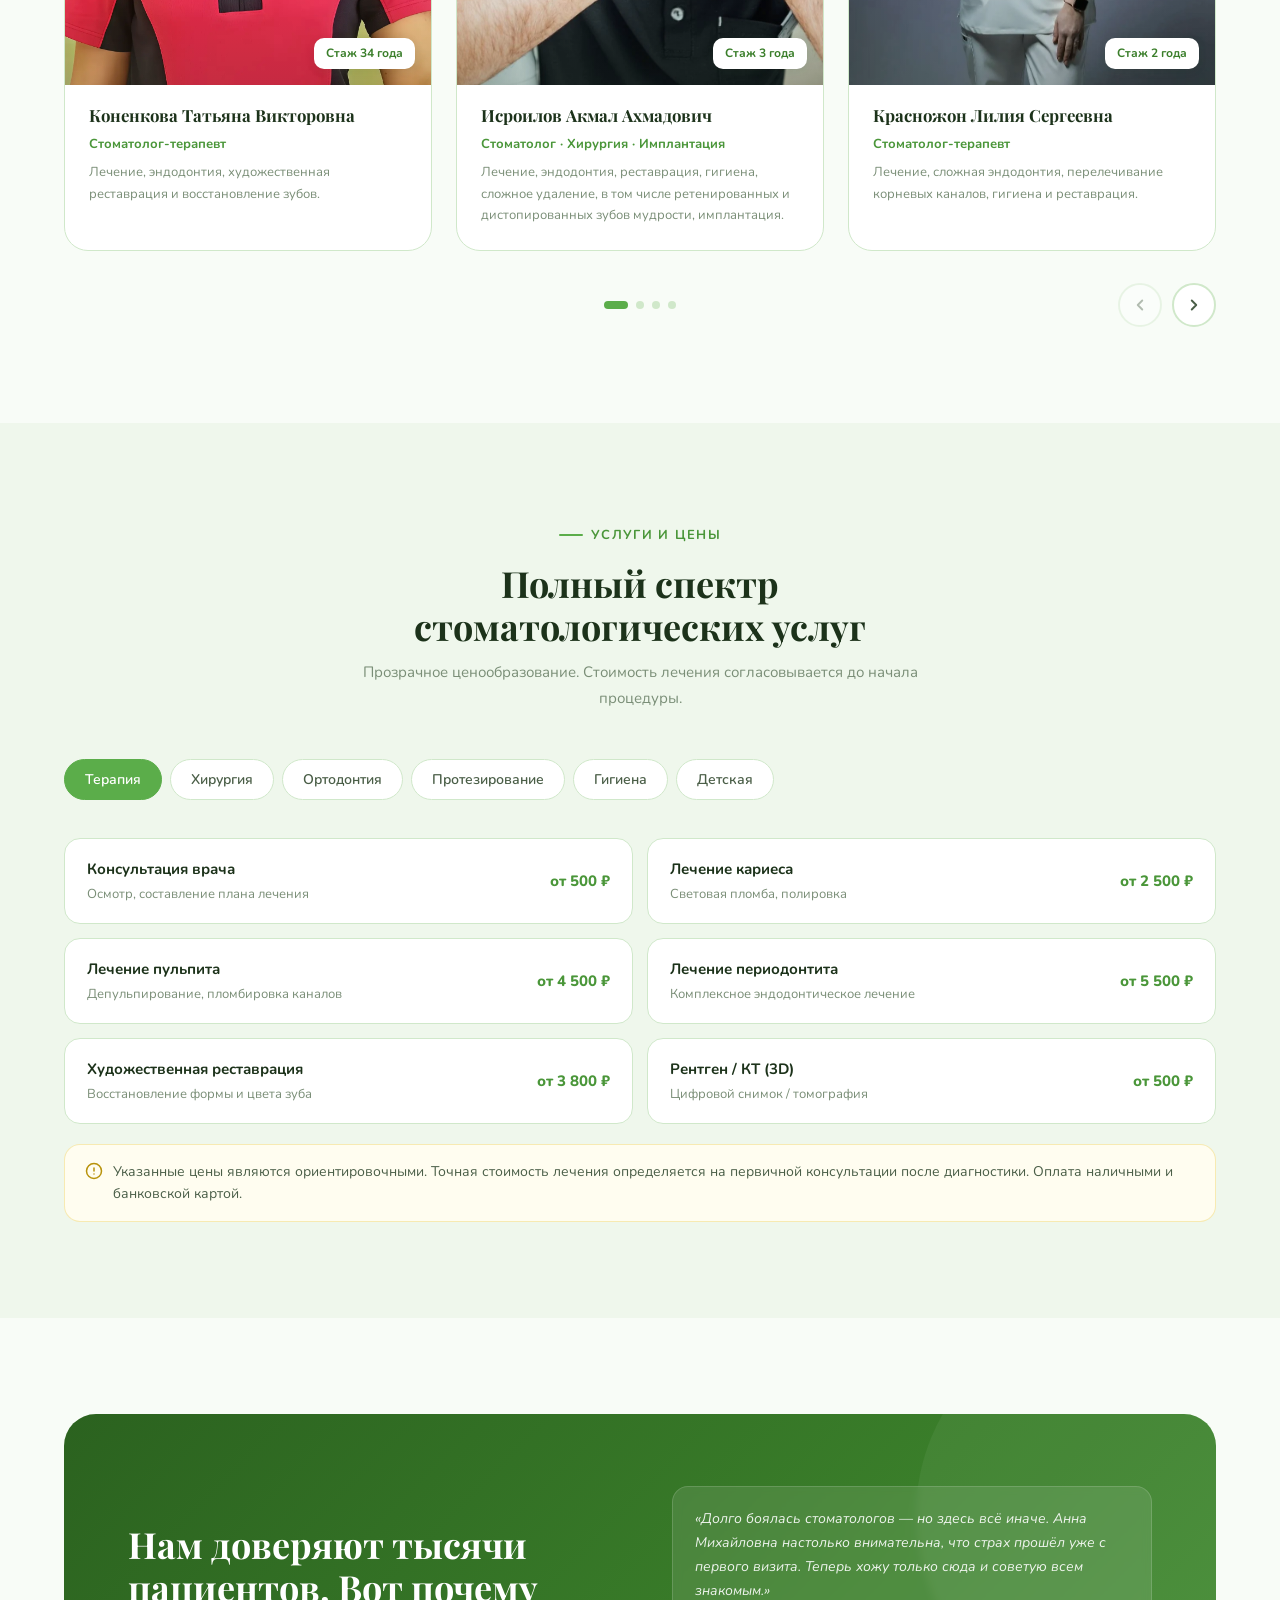
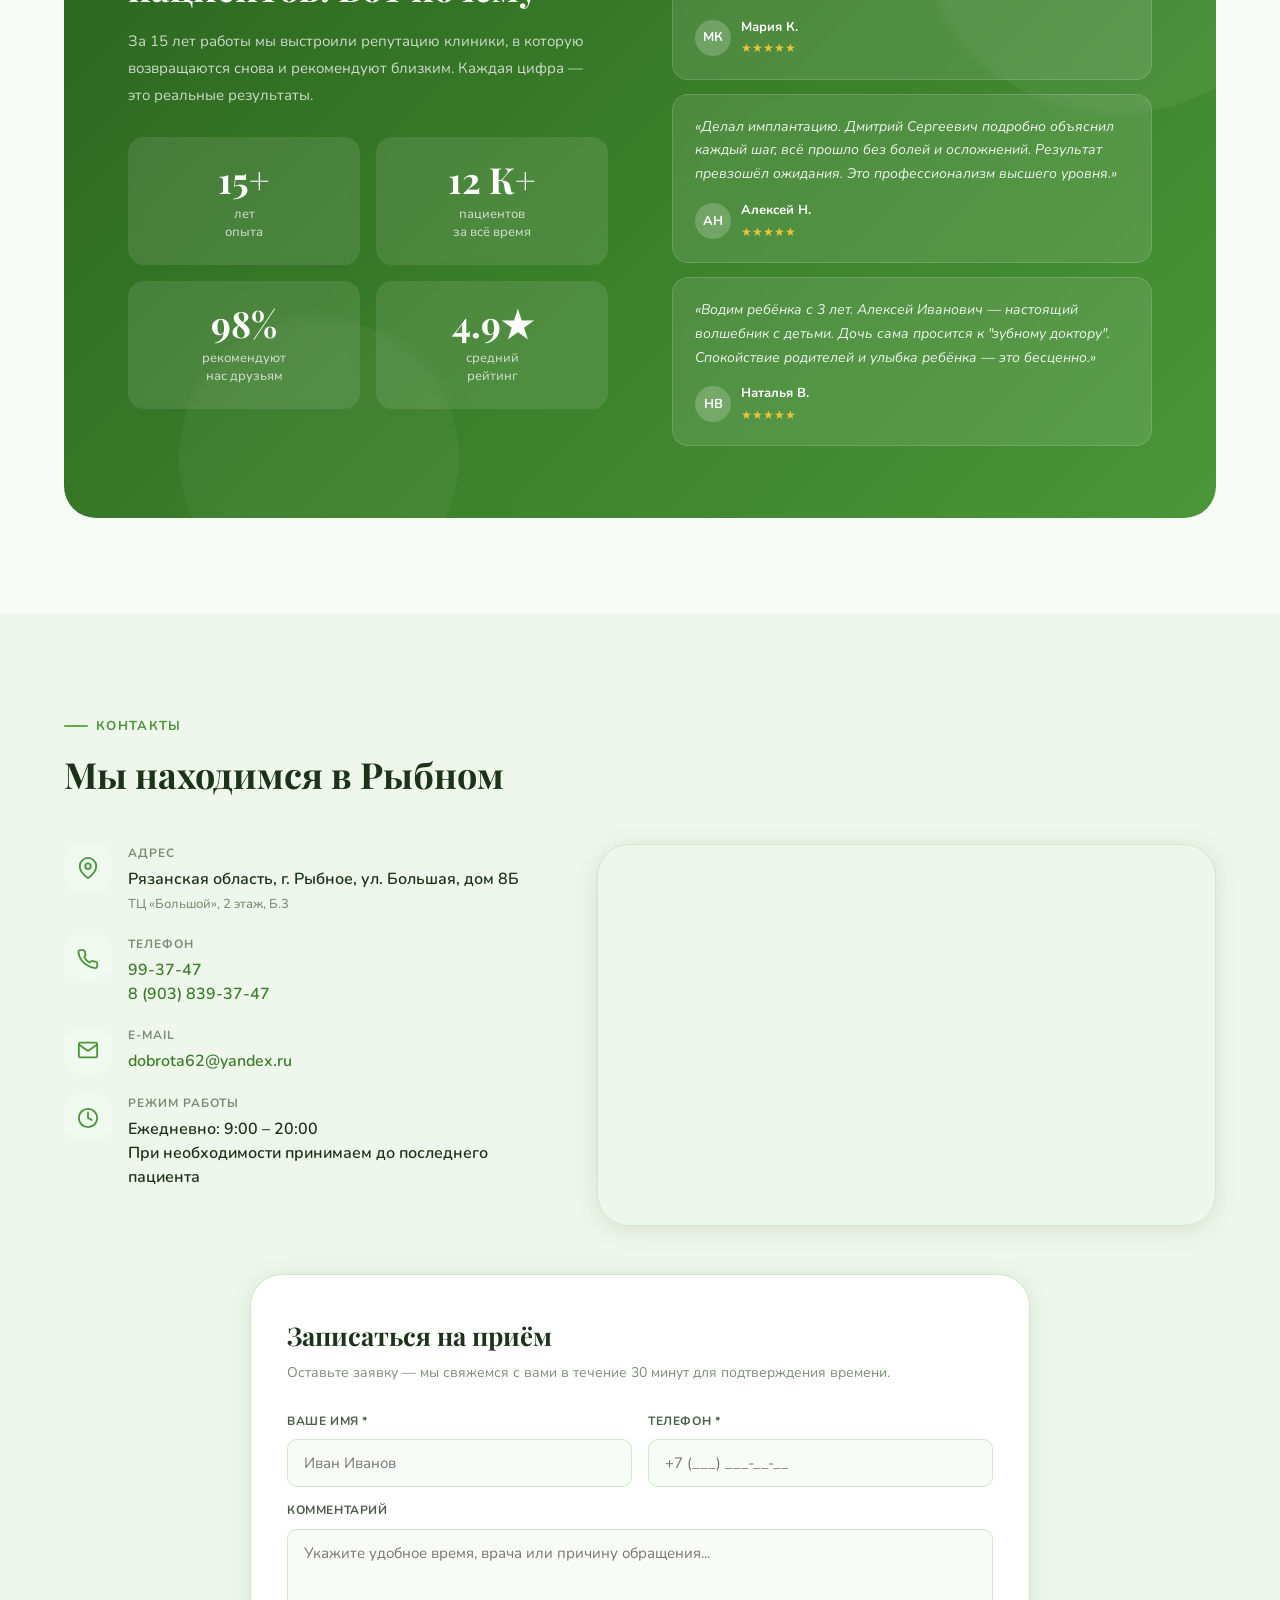
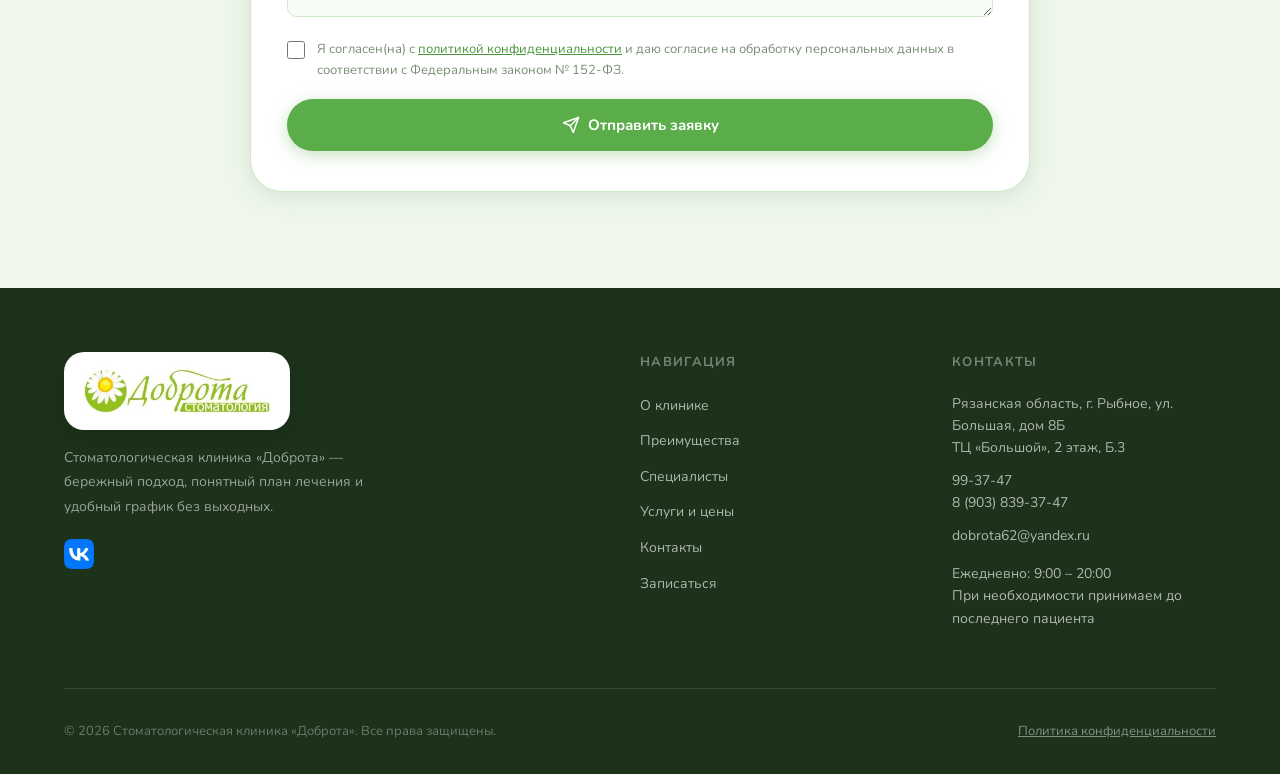
==== commit d1b6a8cd: "top-header new, hero new image" ====
--- a/index.html
+++ b/index.html
@@ -15,44 +15,97 @@
 <!-- HEADER -->
 <header class="header" id="header">
   <div class="header__inner">
-    <a href="#hero" class="header__logo header__logo--imageonly" aria-label="Доброта — на главную">
-      <img src="assets/images/ui/logo-cropped.webp" alt="Стоматология Доброта" class="header__logo-image" width="658" height="183" fetchpriority="high">
-    </a>
-    <nav class="header__nav" aria-label="Основная навигация">
-      <a href="#about" class="nav__link">О клинике</a>
-      <a href="#advantages" class="nav__link">Преимущества</a>
-      <a href="#doctors" class="nav__link">Специалисты</a>
-      <a href="#services" class="nav__link">Услуги</a>
-      <a href="#contacts" class="nav__link">Контакты</a>
-    </nav>
-    <div class="header__actions">
-      <a href="tel:+79038393747" class="header__phone">8 (903) 839-37-47</a>
-      <a href="#form" class="btn btn-primary header__cta">Записаться</a>
-      <button class="burger" id="burger" aria-label="Открыть меню" aria-expanded="false">
-        <span></span><span></span><span></span>
-      </button>
+    <div class="header__topbar">
+      <a href="#hero" class="header__logo header__logo--imageonly" aria-label="Доброта — на главную">
+        <img src="assets/images/ui/logo-cropped.webp" alt="Стоматология Доброта" class="header__logo-image" width="658" height="183" fetchpriority="high">
+      </a>
+      <div class="header__contacts" aria-label="Контактная информация клиники">
+        <a href="tel:+79038393747" class="header__contact-card header__contact-card--phone">
+          <span class="header__contact-label">Телефон</span>
+          <span class="header__contact-value header__contact-value--stacked">
+            <span>99-37-47</span>
+            <span>8 (903) 839-37-47</span>
+          </span>
+        </a>
+        <div class="header__contact-card">
+          <span class="header__contact-label">Адрес</span>
+          <span class="header__contact-value">г. Рыбное, ул. Большая, дом 8Б</span>
+        </div>
+        <div class="header__contact-card">
+          <span class="header__contact-label">Режим работы</span>
+          <span class="header__contact-value">Ежедневно, с 9:00 до 20:00</span>
+        </div>
+      </div>
+      <div class="header__actions">
+        <a href="mailto:dobrota62@yandex.ru" class="header__utility-link">dobrota62@yandex.ru</a>
+        <a href="#form" class="btn btn-primary header__cta">Записаться</a>
+        <button class="burger" id="burger" aria-label="Открыть меню" aria-expanded="false">
+          <span></span><span></span><span></span>
+        </button>
+      </div>
+    </div>
+    <div class="header__main">
+      <nav class="header__nav" aria-label="Основная навигация">
+        <a href="#about" class="nav__link">О клинике</a>
+        <a href="#advantages" class="nav__link">Преимущества</a>
+        <a href="#doctors" class="nav__link">Специалисты</a>
+        <a href="#services" class="nav__link">Услуги</a>
+        <a href="#contacts" class="nav__link">Контакты</a>
+      </nav>
+      <a href="#contacts" class="header__aux-link">Как добраться</a>
     </div>
   </div>
 </header>
 
 <!-- MOBILE NAV -->
 <nav class="mobile-nav" id="mobileNav" aria-label="Мобильная навигация">
-  <a href="tel:+79038393747" class="mobile-nav__phone">8 (903) 839-37-47</a>
-  <div class="mobile-nav__divider"></div>
-  <a href="#about" class="mobile-nav__link">О клинике</a>
-  <a href="#advantages" class="mobile-nav__link">Преимущества</a>
-  <a href="#doctors" class="mobile-nav__link">Специалисты</a>
-  <a href="#services" class="mobile-nav__link">Услуги и цены</a>
-  <a href="#contacts" class="mobile-nav__link">Контакты</a>
-  <div class="mobile-nav__divider"></div>
-  <div class="mobile-nav__cta">
-    <a href="#form" class="btn btn-primary mobile-nav__btn">Записаться на приём</a>
+  <div class="mobile-nav__panel">
+    <div class="mobile-nav__menu-title">Навигация по сайту</div>
+
+    <div class="mobile-nav__divider"></div>
+
+    <a href="#about" class="mobile-nav__link">О клинике</a>
+    <a href="#advantages" class="mobile-nav__link">Преимущества</a>
+    <a href="#doctors" class="mobile-nav__link">Специалисты</a>
+    <a href="#services" class="mobile-nav__link">Услуги и цены</a>
+    <a href="#contacts" class="mobile-nav__link">Контакты</a>
+
+    <div class="mobile-nav__cta">
+      <a href="#form" class="btn btn-primary mobile-nav__btn">Записаться на приём</a>
+    </div>
   </div>
 </nav>
 
 <!-- HERO -->
 <section class="hero" id="hero">
   <div class="container">
+    <div class="mobile-contact-panel" aria-label="Контактная информация клиники">
+      <div class="mobile-contact-panel__eyebrow">Контакты клиники</div>
+      <a href="tel:+79038393747" class="mobile-contact-panel__phone">8 (903) 839-37-47</a>
+      <div class="mobile-contact-panel__phone-note">Городской номер: 99-37-47</div>
+      <div class="mobile-contact-panel__buttons">
+        <a href="#form" class="btn btn-primary mobile-contact-panel__btn">Записаться на приём</a>
+        <a href="mailto:dobrota62@yandex.ru" class="mobile-contact-panel__btn mobile-contact-panel__btn--secondary">Написать на почту</a>
+      </div>
+      <div class="mobile-contact-panel__grid">
+        <div class="mobile-contact-panel__card">
+          <span class="mobile-contact-panel__label">Адрес</span>
+          <span class="mobile-contact-panel__value">Рязанская область, г. Рыбное, ул. Большая, дом 8Б</span>
+        </div>
+        <div class="mobile-contact-panel__card">
+          <span class="mobile-contact-panel__label">Режим работы</span>
+          <span class="mobile-contact-panel__value">Ежедневно: 9:00 – 20:00</span>
+        </div>
+        <div class="mobile-contact-panel__card">
+          <span class="mobile-contact-panel__label">E-mail</span>
+          <a href="mailto:dobrota62@yandex.ru" class="mobile-contact-panel__value mobile-contact-panel__value--link">dobrota62@yandex.ru</a>
+        </div>
+        <div class="mobile-contact-panel__card">
+          <span class="mobile-contact-panel__label">Навигация</span>
+          <a href="#contacts" class="mobile-contact-panel__value mobile-contact-panel__value--link">Показать карту и контакты</a>
+        </div>
+      </div>
+    </div>
     <div class="hero__grid">
       <div class="hero__content">
         <div class="hero__badge">
@@ -96,11 +149,38 @@
       <div class="hero__visual">
         <div class="hero__circle-main">
           <div class="hero__circle-inner">
-            <svg width="110" height="130" viewBox="0 0 110 130" fill="none" xmlns="http://www.w3.org/2000/svg">
-              <path d="M55 8C38 8 22 22 22 40C22 52 25.5 61 29 72C32.5 83 34 100 36.5 112C37.8 118.5 41.5 126 49 126C53.5 126 56 121 58 117C60 121 62.5 126 67 126C74.5 126 78.2 118.5 79.5 112C82 100 83.5 83 87 72C90.5 61 94 52 94 40C94 22 72 8 55 8Z" fill="white" opacity=".95"/>
-              <path d="M55 8C45 8 33 15 28 25" stroke="rgba(255,255,255,.35)" stroke-width="2.5" stroke-linecap="round"/>
-              <circle cx="43" cy="36" r="4" fill="rgba(91,173,74,.3)"/>
-              <circle cx="67" cy="36" r="4" fill="rgba(91,173,74,.3)"/>
+            <svg class="hero__flower" viewBox="0 0 220 220" fill="none" xmlns="http://www.w3.org/2000/svg" aria-hidden="true">
+              <defs>
+                <radialGradient id="heroFlowerCenter" cx="0" cy="0" r="1" gradientUnits="userSpaceOnUse" gradientTransform="translate(110 110) rotate(90) scale(42)">
+                  <stop offset="0" stop-color="#FFF7C5"/>
+                  <stop offset="1" stop-color="#E8C53C"/>
+                </radialGradient>
+                <linearGradient id="heroFlowerPetal" x1="110" y1="30" x2="110" y2="104" gradientUnits="userSpaceOnUse">
+                  <stop offset="0" stop-color="rgba(255,255,255,.98)"/>
+                  <stop offset="1" stop-color="rgba(242,250,238,.9)"/>
+                </linearGradient>
+                <filter id="heroFlowerShadow" x="0" y="0" width="220" height="220" filterUnits="userSpaceOnUse" color-interpolation-filters="sRGB">
+                  <feDropShadow dx="0" dy="10" stdDeviation="8" flood-color="rgba(28,50,26,.14)"/>
+                </filter>
+              </defs>
+              <g filter="url(#heroFlowerShadow)">
+                <ellipse cx="110" cy="56" rx="21" ry="44" fill="url(#heroFlowerPetal)"/>
+                <ellipse cx="110" cy="56" rx="21" ry="44" transform="rotate(30 110 110)" fill="url(#heroFlowerPetal)"/>
+                <ellipse cx="110" cy="56" rx="21" ry="44" transform="rotate(60 110 110)" fill="url(#heroFlowerPetal)"/>
+                <ellipse cx="110" cy="56" rx="21" ry="44" transform="rotate(90 110 110)" fill="url(#heroFlowerPetal)"/>
+                <ellipse cx="110" cy="56" rx="21" ry="44" transform="rotate(120 110 110)" fill="url(#heroFlowerPetal)"/>
+                <ellipse cx="110" cy="56" rx="21" ry="44" transform="rotate(150 110 110)" fill="url(#heroFlowerPetal)"/>
+                <ellipse cx="110" cy="56" rx="21" ry="44" transform="rotate(180 110 110)" fill="url(#heroFlowerPetal)"/>
+                <ellipse cx="110" cy="56" rx="21" ry="44" transform="rotate(210 110 110)" fill="url(#heroFlowerPetal)"/>
+                <ellipse cx="110" cy="56" rx="21" ry="44" transform="rotate(240 110 110)" fill="url(#heroFlowerPetal)"/>
+                <ellipse cx="110" cy="56" rx="21" ry="44" transform="rotate(270 110 110)" fill="url(#heroFlowerPetal)"/>
+                <ellipse cx="110" cy="56" rx="21" ry="44" transform="rotate(300 110 110)" fill="url(#heroFlowerPetal)"/>
+                <ellipse cx="110" cy="56" rx="21" ry="44" transform="rotate(330 110 110)" fill="url(#heroFlowerPetal)"/>
+                <circle cx="110" cy="110" r="31" fill="url(#heroFlowerCenter)"/>
+                <circle cx="110" cy="110" r="22" fill="rgba(255,248,214,.42)"/>
+                <circle cx="99" cy="102" r="4" fill="rgba(255,255,255,.38)"/>
+                <circle cx="121" cy="118" r="5" fill="rgba(255,255,255,.3)"/>
+              </g>
             </svg>
           </div>
         </div>
@@ -153,8 +233,8 @@
             <div class="about__stat-text">на выполненные работы</div>
           </div>
           <div class="about__stat">
-            <div class="about__stat-num">Б.3</div>
-            <div class="about__stat-text">2 этаж, ТЦ «Большой»</div>
+            <div class="about__stat-num">2 этаж</div>
+            <div class="about__stat-text">ТЦ «Большой»</div>
           </div>
         </div>
       </div>
--- a/assets/css/style.css
+++ b/assets/css/style.css
@@ -9,7 +9,7 @@
   --r-xs:6px;--r-sm:10px;--r-md:16px;--r-lg:24px;--r-xl:32px;--r-full:9999px;
   --tr:.3s ease;--tr-f:.15s ease;
   --fd:'Playfair Display',Georgia,serif;--fb:'Nunito','Segoe UI',sans-serif;
-  --hh:72px;--cw:1200px;--spy:96px
+  --hh:156px;--cw:1200px;--spy:96px
 }
 html{scroll-behavior:smooth;scroll-padding-top:var(--hh)}
 body{min-width:280px;font-family:var(--fb);font-size:16px;line-height:1.6;color:var(--t1);background:var(--bg);overflow-x:hidden}
@@ -45,10 +45,11 @@
 .btn-white:hover{background:var(--g50);box-shadow:var(--sh-md);transform:translateY(-1px)}
 
 /* HEADER */
-.header{position:fixed;top:0;left:0;right:0;z-index:1000;height:var(--hh);background:rgba(255,255,255,.97);backdrop-filter:blur(12px);border-bottom:1px solid var(--bd);transition:box-shadow var(--tr)}
-.header.scrolled{box-shadow:var(--sh-md)}
-.header__inner{max-width:var(--cw);margin:0 auto;padding:0 24px;height:100%;display:flex;align-items:center;justify-content:space-between;gap:24px}
+.header{position:fixed;top:0;left:0;right:0;z-index:1000;background:rgba(255,255,255,.92);backdrop-filter:blur(18px);border-bottom:1px solid rgba(208,232,202,.85);transition:box-shadow var(--tr),background var(--tr)}
+.header.scrolled{background:rgba(255,255,255,.96);box-shadow:var(--sh-lg)}
+.header__inner{max-width:var(--cw);margin:0 auto;padding:18px 24px 0;display:flex;flex-direction:column;gap:14px}
 .header__logo,.header__actions,.hero__content,.hero__visual,.contacts__grid>*,.footer__grid>*{min-width:0}
+.header__topbar{display:grid;grid-template-columns:auto minmax(0,1fr) auto;align-items:center;gap:22px}
 .header__logo{display:flex;align-items:center;gap:10px;flex-shrink:0;padding:4px 0}
 .header__logo--imageonly{gap:0}
 .header__logo-image{display:block;width:auto;height:50px;max-width:min(238px,100%);object-fit:contain}
@@ -56,13 +57,23 @@
 .logo-text{display:flex;flex-direction:column;line-height:1}
 .logo-text__name{font-family:var(--fd);font-size:20px;font-weight:700;color:var(--g600)}
 .logo-text__sub{font-size:11px;font-weight:600;letter-spacing:.12em;text-transform:uppercase;color:var(--tm);margin-top:2px}
-.header__nav{display:flex;align-items:center;gap:4px}
-.nav__link{padding:6px 14px;border-radius:var(--r-full);font-size:14px;font-weight:600;color:var(--t2);transition:all var(--tr-f)}
+.header__contacts{display:grid;grid-template-columns:repeat(3,minmax(0,1fr));gap:12px}
+.header__contact-card{display:flex;flex-direction:column;justify-content:center;gap:6px;min-width:0;min-height:82px;padding:16px 18px;border-radius:22px;background:linear-gradient(135deg,rgba(255,255,255,.98) 0%,rgba(240,250,240,.98) 100%);border:1px solid rgba(208,232,202,.9);box-shadow:var(--sh-xs);transition:transform var(--tr-f),box-shadow var(--tr-f),border-color var(--tr-f)}
+.header__contact-card--phone:hover{transform:translateY(-1px);box-shadow:var(--sh-sm);border-color:var(--g300)}
+.header__contact-label{font-size:11px;font-weight:800;letter-spacing:.12em;text-transform:uppercase;color:var(--tm)}
+.header__contact-value{font-size:15px;font-weight:800;line-height:1.4;color:var(--t1);overflow-wrap:anywhere}
+.header__contact-value--stacked{display:flex;flex-direction:column;gap:2px}
+.header__contact-value--stacked span{display:block}
+.header__actions{display:flex;align-items:center;justify-content:flex-end;gap:12px;flex-shrink:0}
+.header__utility-link{display:inline-flex;align-items:center;justify-content:center;max-width:220px;min-height:48px;padding:0 18px;border-radius:var(--r-full);background:rgba(58,126,42,.08);border:1px solid rgba(91,173,74,.16);font-size:14px;font-weight:800;color:var(--g600);white-space:nowrap;overflow:hidden;text-overflow:ellipsis;transition:background var(--tr-f),border-color var(--tr-f),color var(--tr-f)}
+.header__utility-link:hover{background:rgba(58,126,42,.12);border-color:rgba(91,173,74,.3);color:var(--g700)}
+.header__cta{padding:12px 22px;font-size:14px}
+.header__main{display:flex;align-items:center;justify-content:space-between;gap:20px;min-height:58px;padding-bottom:14px;border-top:1px solid rgba(208,232,202,.72)}
+.header__nav{display:flex;align-items:center;justify-content:center;flex:1;flex-wrap:wrap;gap:8px 4px}
+.nav__link{padding:8px 16px;border-radius:var(--r-full);font-size:14px;font-weight:700;color:var(--t2);transition:all var(--tr-f)}
 .nav__link:hover{color:var(--g600);background:var(--g50)}
-.header__actions{display:flex;align-items:center;gap:12px;flex-shrink:0}
-.header__phone{font-size:14px;font-weight:700;color:var(--t1);transition:color var(--tr-f)}
-.header__phone:hover{color:var(--g500)}
-.header__cta{padding:10px 20px;font-size:14px}
+.header__aux-link{display:inline-flex;align-items:center;gap:8px;flex-shrink:0;padding:8px 14px;border-radius:var(--r-full);font-size:14px;font-weight:700;color:var(--g600);background:rgba(58,126,42,.07);transition:background var(--tr-f),color var(--tr-f)}
+.header__aux-link:hover{background:rgba(58,126,42,.12);color:var(--g700)}
 .burger{display:none;width:40px;height:40px;align-items:center;justify-content:center;border-radius:var(--r-sm);flex-direction:column;gap:5px;transition:background var(--tr-f)}
 .burger:hover{background:var(--g50)}
 .burger span{display:block;width:22px;height:2px;background:var(--t1);border-radius:2px;transition:all var(--tr)}
@@ -71,14 +82,31 @@
 .burger.active span:nth-child(3){transform:translateY(-7px) rotate(-45deg)}
 
 /* MOBILE NAV */
-.mobile-nav{position:fixed;top:var(--hh);left:0;right:0;bottom:0;background:#fff;z-index:999;transform:translateX(100%);transition:transform var(--tr);overflow-y:auto;padding:24px 16px;display:flex;flex-direction:column;gap:6px}
+.mobile-nav{position:fixed;top:var(--hh);left:0;right:0;bottom:0;background:linear-gradient(180deg,#f7fcf5 0%,#edf7ea 100%);z-index:999;transform:translateX(100%);transition:transform var(--tr);overflow-y:auto;padding:24px 16px 32px}
 .mobile-nav.active{transform:translateX(0)}
-.mobile-nav__link{display:block;padding:14px 20px;border-radius:var(--r-md);font-size:17px;font-weight:600;color:var(--t1);transition:all var(--tr-f);border:1px solid transparent}
-.mobile-nav__link:hover,.mobile-nav__link:active{background:var(--g50);border-color:var(--g200);color:var(--g600)}
-.mobile-nav__divider{height:1px;background:var(--bd);margin:8px 0}
-.mobile-nav__phone{display:block;padding:14px 20px;font-size:18px;font-weight:800;color:var(--g600)}
-.mobile-nav__cta{padding:8px 0}
-.mobile-nav__btn{width:100%;justify-content:center}
+.mobile-nav__panel{width:min(100%,560px);margin:0 auto;display:flex;flex-direction:column;gap:18px}
+.mobile-nav__menu-title{font-size:12px;font-weight:800;letter-spacing:.12em;text-transform:uppercase;color:var(--g500);text-align:center}
+.mobile-nav__cta{padding-top:4px}
+.mobile-nav__btn{width:100%;min-height:60px;justify-content:center;font-size:16px}
+.mobile-nav__divider{height:1px;background:rgba(208,232,202,.95);margin:2px 0 0}
+.mobile-nav__link{display:block;padding:15px 18px;border-radius:20px;background:rgba(255,255,255,.7);border:1px solid transparent;font-size:16px;font-weight:700;color:var(--t1);transition:all var(--tr-f)}
+.mobile-nav__link:hover,.mobile-nav__link:active{background:rgba(255,255,255,.96);border-color:var(--g200);color:var(--g600)}
+
+/* MOBILE CONTACT PANEL */
+.mobile-contact-panel{display:none}
+.mobile-contact-panel__eyebrow{display:inline-flex;align-items:center;justify-content:center;gap:8px;font-size:12px;font-weight:800;letter-spacing:.12em;text-transform:uppercase;color:var(--g500);margin-bottom:14px}
+.mobile-contact-panel__eyebrow::before,.mobile-contact-panel__eyebrow::after{content:"";width:18px;height:2px;background:rgba(74,150,57,.35);border-radius:2px}
+.mobile-contact-panel__phone{display:block;font-family:var(--fd);font-size:clamp(2rem,7vw,2.6rem);font-weight:700;line-height:1.02;text-align:center;color:var(--g600)}
+.mobile-contact-panel__phone-note{text-align:center;font-size:13px;font-weight:700;color:var(--tm);margin-top:8px}
+.mobile-contact-panel__buttons{display:grid;grid-template-columns:repeat(2,minmax(0,1fr));gap:12px;margin-top:18px}
+.mobile-contact-panel__btn{width:100%;min-height:58px;justify-content:center}
+.mobile-contact-panel__btn--secondary{display:inline-flex;align-items:center;justify-content:center;padding:14px 18px;border-radius:var(--r-full);background:rgba(255,255,255,.95);border:1px solid rgba(208,232,202,.95);box-shadow:var(--sh-xs);font-size:14px;font-weight:800;color:var(--t1);transition:transform var(--tr-f),box-shadow var(--tr-f),border-color var(--tr-f)}
+.mobile-contact-panel__btn--secondary:hover{transform:translateY(-1px);box-shadow:var(--sh-sm);border-color:var(--g300)}
+.mobile-contact-panel__grid{display:grid;grid-template-columns:repeat(2,minmax(0,1fr));gap:12px;margin-top:16px}
+.mobile-contact-panel__card{display:flex;flex-direction:column;gap:8px;padding:16px 18px;border-radius:22px;background:rgba(255,255,255,.92);border:1px solid rgba(208,232,202,.95);box-shadow:var(--sh-xs)}
+.mobile-contact-panel__label{font-size:11px;font-weight:800;letter-spacing:.12em;text-transform:uppercase;color:var(--tm)}
+.mobile-contact-panel__value{font-size:15px;font-weight:800;line-height:1.5;color:var(--t1);overflow-wrap:anywhere}
+.mobile-contact-panel__value--link{color:var(--g600)}
 
 /* HERO */
 .hero{min-height:100vh;padding-top:var(--hh);display:flex;align-items:center;background:linear-gradient(135deg,#fff 0%,var(--g50) 55%,var(--bgalt) 100%);position:relative;overflow:hidden}
@@ -100,7 +128,9 @@
 /* HERO VISUAL */
 .hero__visual{position:relative;display:flex;align-items:center;justify-content:center}
 .hero__circle-main{width:400px;height:400px;max-width:100%;aspect-ratio:1;background:radial-gradient(circle at 35% 35%,#c8eac0,#6bbf5e,#3d7e2e);border-radius:50%;display:flex;align-items:center;justify-content:center;position:relative;box-shadow:var(--sh-xl)}
-.hero__circle-inner{width:72%;height:72%;background:rgba(255,255,255,.12);border-radius:50%;display:flex;align-items:center;justify-content:center}
+.hero__circle-inner{width:72%;height:72%;background:radial-gradient(circle at 50% 35%,rgba(255,255,255,.18),rgba(255,255,255,.08) 68%,rgba(255,255,255,.04) 100%);border-radius:50%;display:flex;align-items:center;justify-content:center;box-shadow:inset 0 0 0 1px rgba(255,255,255,.08)}
+.hero__flower{width:78%;height:auto;filter:drop-shadow(0 10px 18px rgba(28,50,26,.12));transform-origin:center;animation:heroFlowerBloom 7s ease-in-out infinite}
+@keyframes heroFlowerBloom{0%,100%{transform:scale(1) rotate(0deg)}50%{transform:scale(1.04) rotate(4deg)}}
 .hero__float{position:absolute;border-radius:50%;animation:float 4s ease-in-out infinite}
 .hero__float--1{width:80px;height:80px;background:var(--yl);border:2px solid var(--y400);top:5%;right:0;animation-delay:0s;display:flex;align-items:center;justify-content:center;padding:8px}
 .hero__float--2{width:60px;height:60px;background:var(--g50);border:2px solid var(--g200);bottom:10%;right:8%;animation-delay:1.5s;display:flex;align-items:center;justify-content:center}
@@ -302,17 +332,25 @@
 /* RESPONSIVE */
 @media(max-width:1200px){
   :root{--spy:80px}
+  .header__topbar{gap:16px}
+  .header__contact-card{padding:14px 16px;min-height:78px}
+  .header__contact-value{font-size:14px}
+  .header__utility-link{padding:0 16px;font-size:13px}
   .hero__grid{gap:48px}
   .about__grid{gap:48px}
   .whyus__inner{padding:56px 48px}
   .hero__circle-main{width:340px;height:340px}
 }
 @media(max-width:992px){
-  :root{--spy:64px}
-  .header__inner{gap:16px;padding:0 20px}
+  :root{--spy:64px;--hh:88px}
+  .header__inner{padding:12px 20px}
+  .header__topbar{grid-template-columns:minmax(0,1fr) auto auto;gap:12px}
   .header__logo-image{height:46px;max-width:216px}
-  .header__nav,.header__phone{display:none}
+  .header__contacts,.header__utility-link,.header__main{display:none}
+  .header__actions{gap:10px}
+  .header__cta{padding:10px 18px}
   .burger{display:flex}
+  .mobile-contact-panel{display:block;margin-bottom:28px;padding:24px;border-radius:30px;background:linear-gradient(160deg,rgba(255,255,255,.94) 0%,rgba(240,250,240,.9) 100%);border:1px solid rgba(208,232,202,.95);box-shadow:var(--sh-md);backdrop-filter:blur(12px)}
   .hero__grid{grid-template-columns:1fr;text-align:center}
   .hero__visual{order:-1}
   .hero__content{margin:0 auto}
@@ -332,7 +370,8 @@
   .footer__grid{grid-template-columns:1fr 1fr;gap:32px}
 }
 @media(max-width:768px){
-  :root{--spy:56px;--hh:64px}
+  :root{--spy:56px;--hh:82px}
+  .mobile-contact-panel__buttons,.mobile-contact-panel__grid{grid-template-columns:1fr}
   .adv__grid{grid-template-columns:1fr}
   .form-section{padding:28px 24px}
   .form__row{grid-template-columns:1fr}
@@ -343,12 +382,16 @@
   .contacts__map iframe{height:320px}
 }
 @media(max-width:576px){
-  :root{--spy:48px}
+  :root{--spy:48px;--hh:80px}
   .container{padding:0 16px}
-  .header__inner{padding:0 16px}
+  .header__inner{padding:12px 16px}
   .header__logo-image{height:42px;max-width:184px}
   .footer__logo-image{height:48px;max-width:188px}
-  .header__cta{padding:9px 16px;font-size:13px}
+  .header__cta{padding:10px 16px;font-size:13px}
+  .mobile-nav{padding:20px 14px 28px}
+  .mobile-nav__panel{gap:16px}
+  .mobile-contact-panel{padding:22px 18px;border-radius:26px}
+  .mobile-contact-panel__phone{font-size:1.9rem}
   .hero__btns{flex-direction:column;align-items:center}
   .hero__btns .btn{width:100%;max-width:320px;justify-content:center}
   .hero__stats{display:grid;grid-template-columns:repeat(2,1fr);gap:18px 20px}
@@ -366,13 +409,16 @@
   .cookies__inner{padding:18px;border-radius:22px}
 }
 @media(max-width:420px){
-  .header__inner{gap:10px;padding:0 14px}
+  .header__inner{padding:12px 14px}
   .header__cta{display:none}
   .header__logo-image{height:38px;max-width:164px}
   .footer__logo-card{padding:8px 12px}
   .footer__logo-image{height:44px;max-width:170px}
-  .mobile-nav{padding:20px 12px}
-  .mobile-nav__link,.mobile-nav__phone{padding:12px 16px}
+  .mobile-nav{padding:18px 12px 26px}
+  .mobile-nav__link{border-radius:18px}
+  .mobile-contact-panel{padding:20px 16px}
+  .mobile-contact-panel__phone{font-size:1.72rem}
+  .mobile-contact-panel__card{padding:14px 16px;border-radius:18px}
   .hero__badge{font-size:12px}
   .hero__circle-main{width:240px;height:240px}
   .about__img-wrap{display:block}
@@ -395,9 +441,10 @@
   .cookies__btn{width:100%}
 }
 @media(max-width:370px){
-  .header__inner{gap:8px;padding:0 10px}
+  .header__inner{padding:10px}
   .header__logo-image{height:35px;max-width:148px}
   .burger{width:38px;height:38px}
+  .mobile-contact-panel__phone{font-size:1.58rem}
   .hero__title{font-size:1.65rem}
   .hero__stats,.whyus__nums{grid-template-columns:1fr}
   .contact-item{gap:14px}
@@ -405,12 +452,18 @@
   .section-title--contacts{margin-bottom:32px}
 }
 @media(max-width:320px){
-  :root{--hh:60px;--spy:44px}
-  .container,.header__inner{padding:0 10px}
+  :root{--hh:72px;--spy:44px}
+  .container{padding:0 10px}
+  .header__inner{padding:10px}
   .header__logo-image{height:32px;max-width:136px}
   .footer__logo-image{height:40px;max-width:148px}
   .hero__title{font-size:1.45rem}
   .btn{padding:12px 18px;font-size:14px;white-space:normal}
+  .mobile-nav__link{padding:13px 14px;font-size:14px}
+  .mobile-contact-panel{padding:18px 14px}
+  .mobile-contact-panel__btn--secondary{padding:13px 14px;font-size:14px}
+  .mobile-contact-panel__card{padding:13px 14px}
+  .mobile-contact-panel__value{font-size:14px}
   .hero__circle-main{width:210px;height:210px}
   .hero__float--1{width:68px;height:68px;padding:6px}
   .about__stats{grid-template-columns:1fr;text-align:left}
@@ -427,8 +480,8 @@
   .scroll-top{width:40px;height:40px}
 }
 @media(max-width:280px){
-  .header__inner{padding:0 8px}
+  .header__inner{padding:8px}
   .header__logo-image{height:30px;max-width:124px}
   .section-title{font-size:1.35rem}
-  .mobile-nav__link,.mobile-nav__phone{padding:12px 14px;font-size:15px}
-}
+  .mobile-contact-panel__phone{font-size:1.45rem}
+}
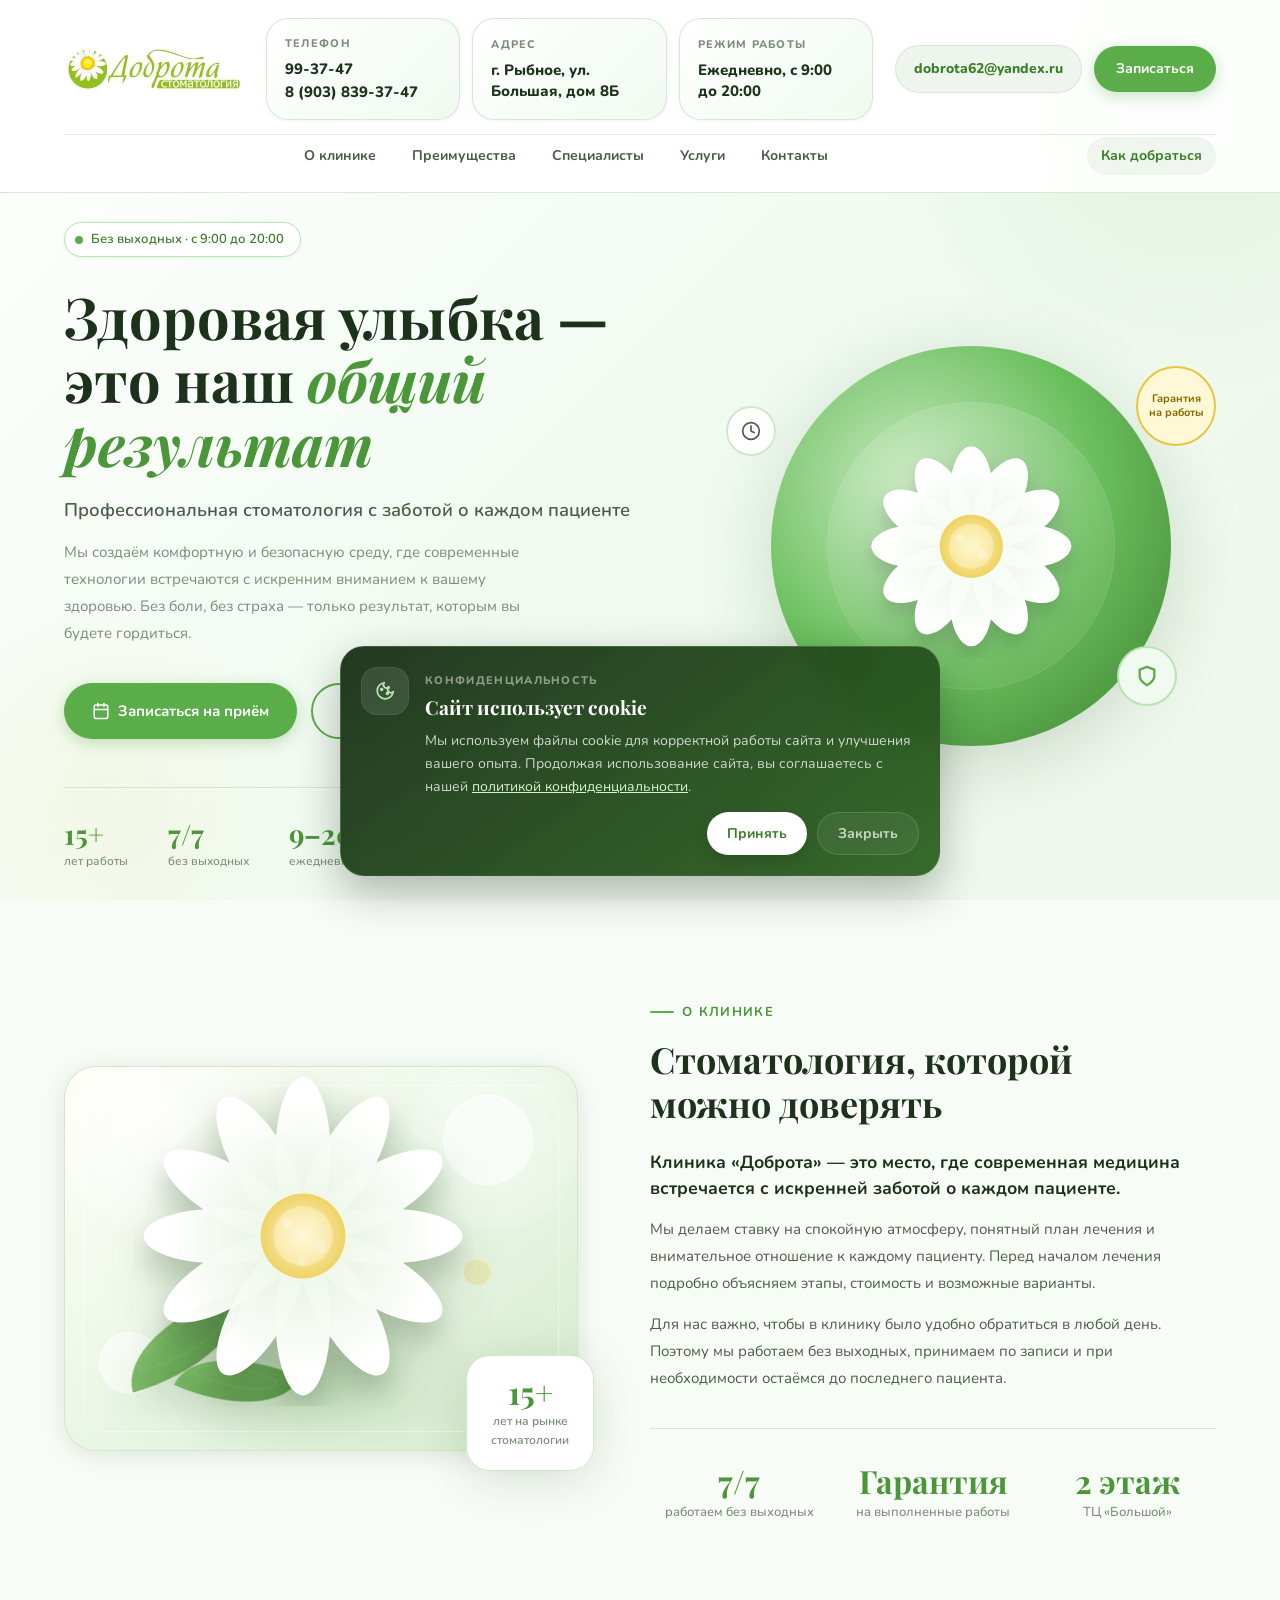
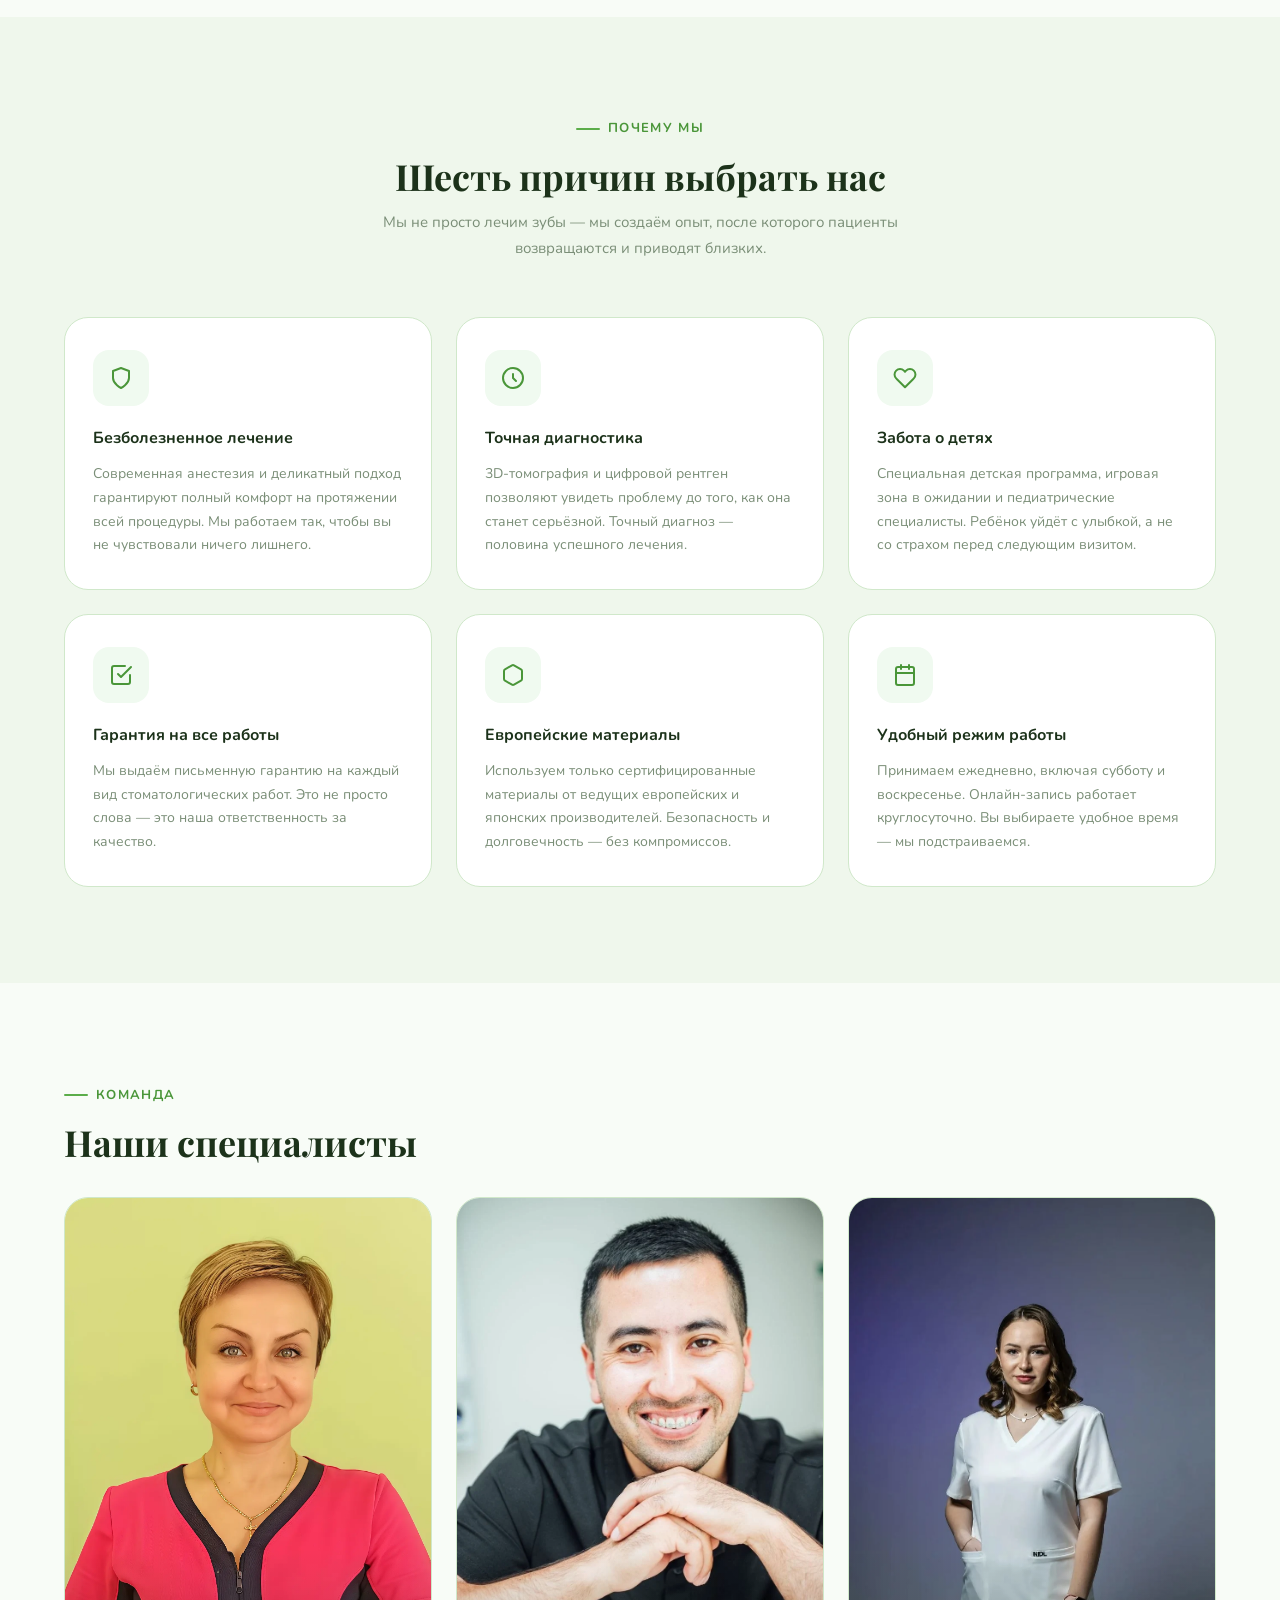
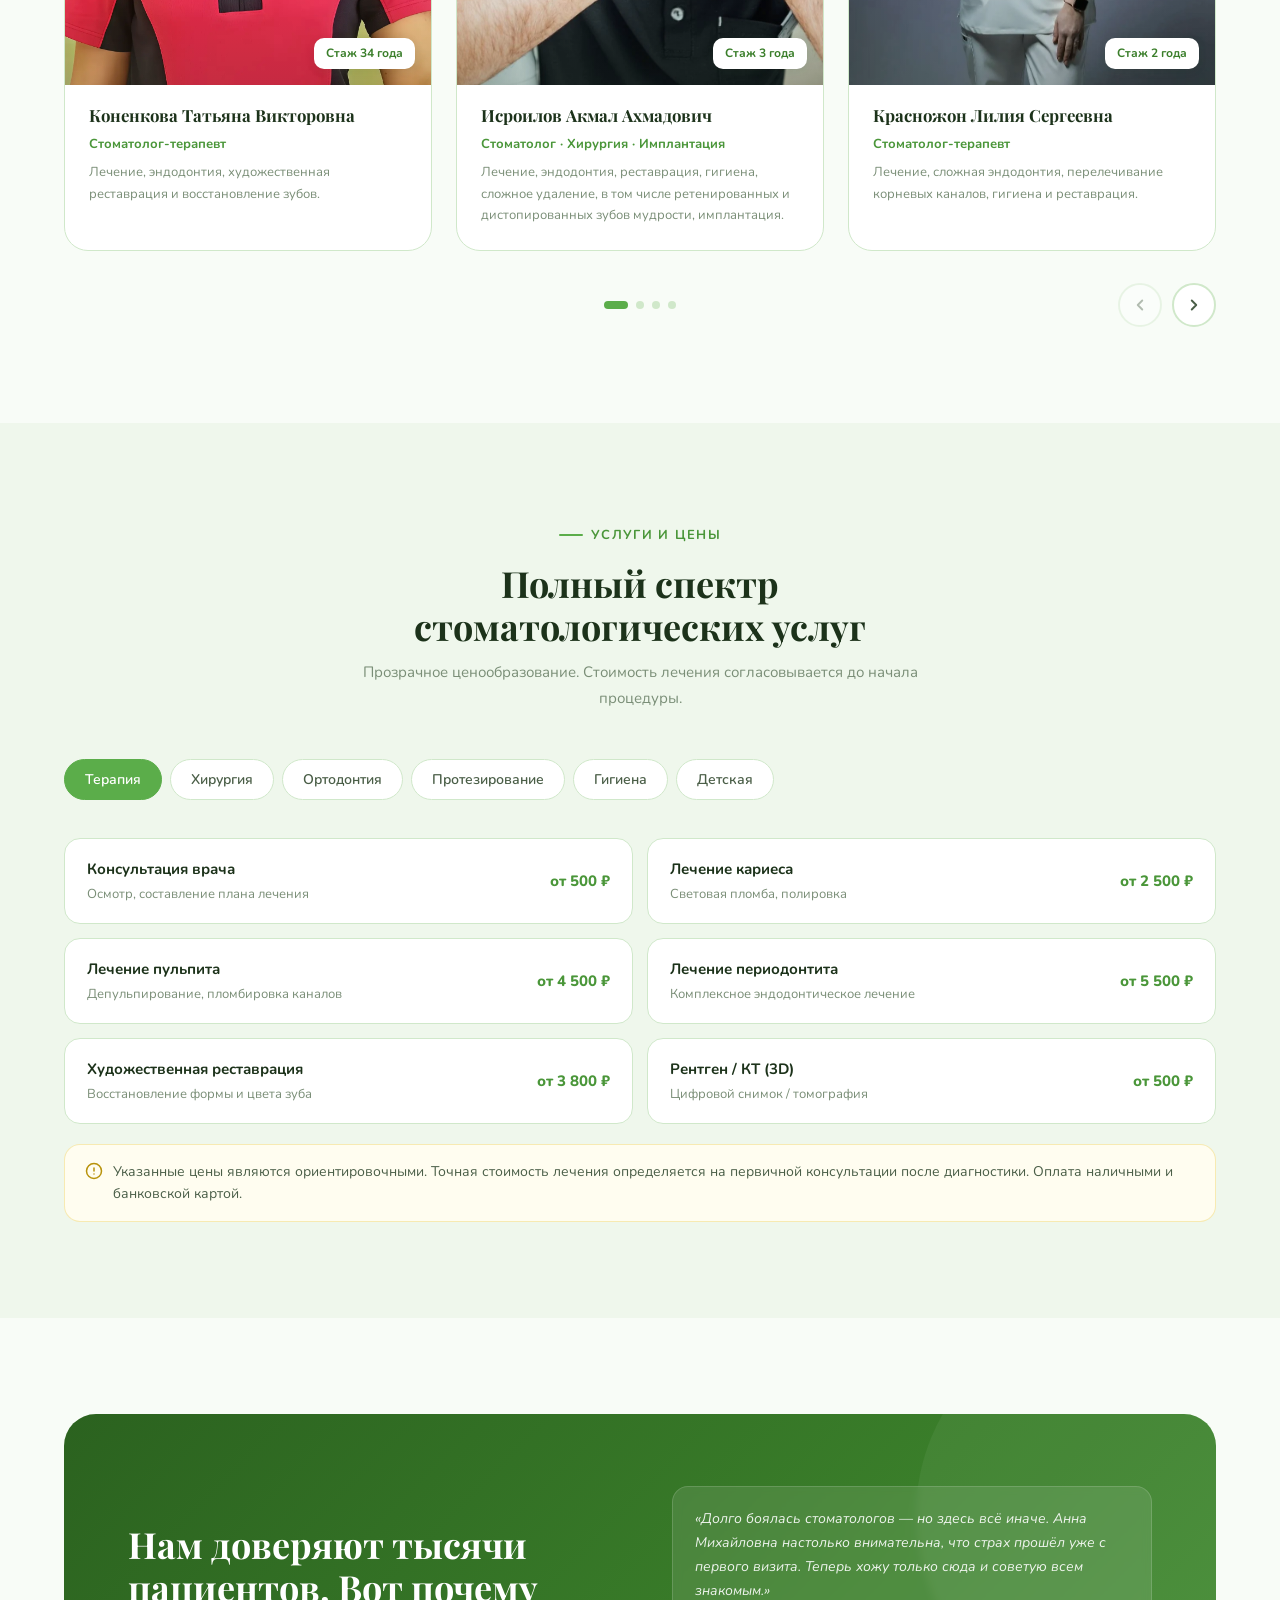
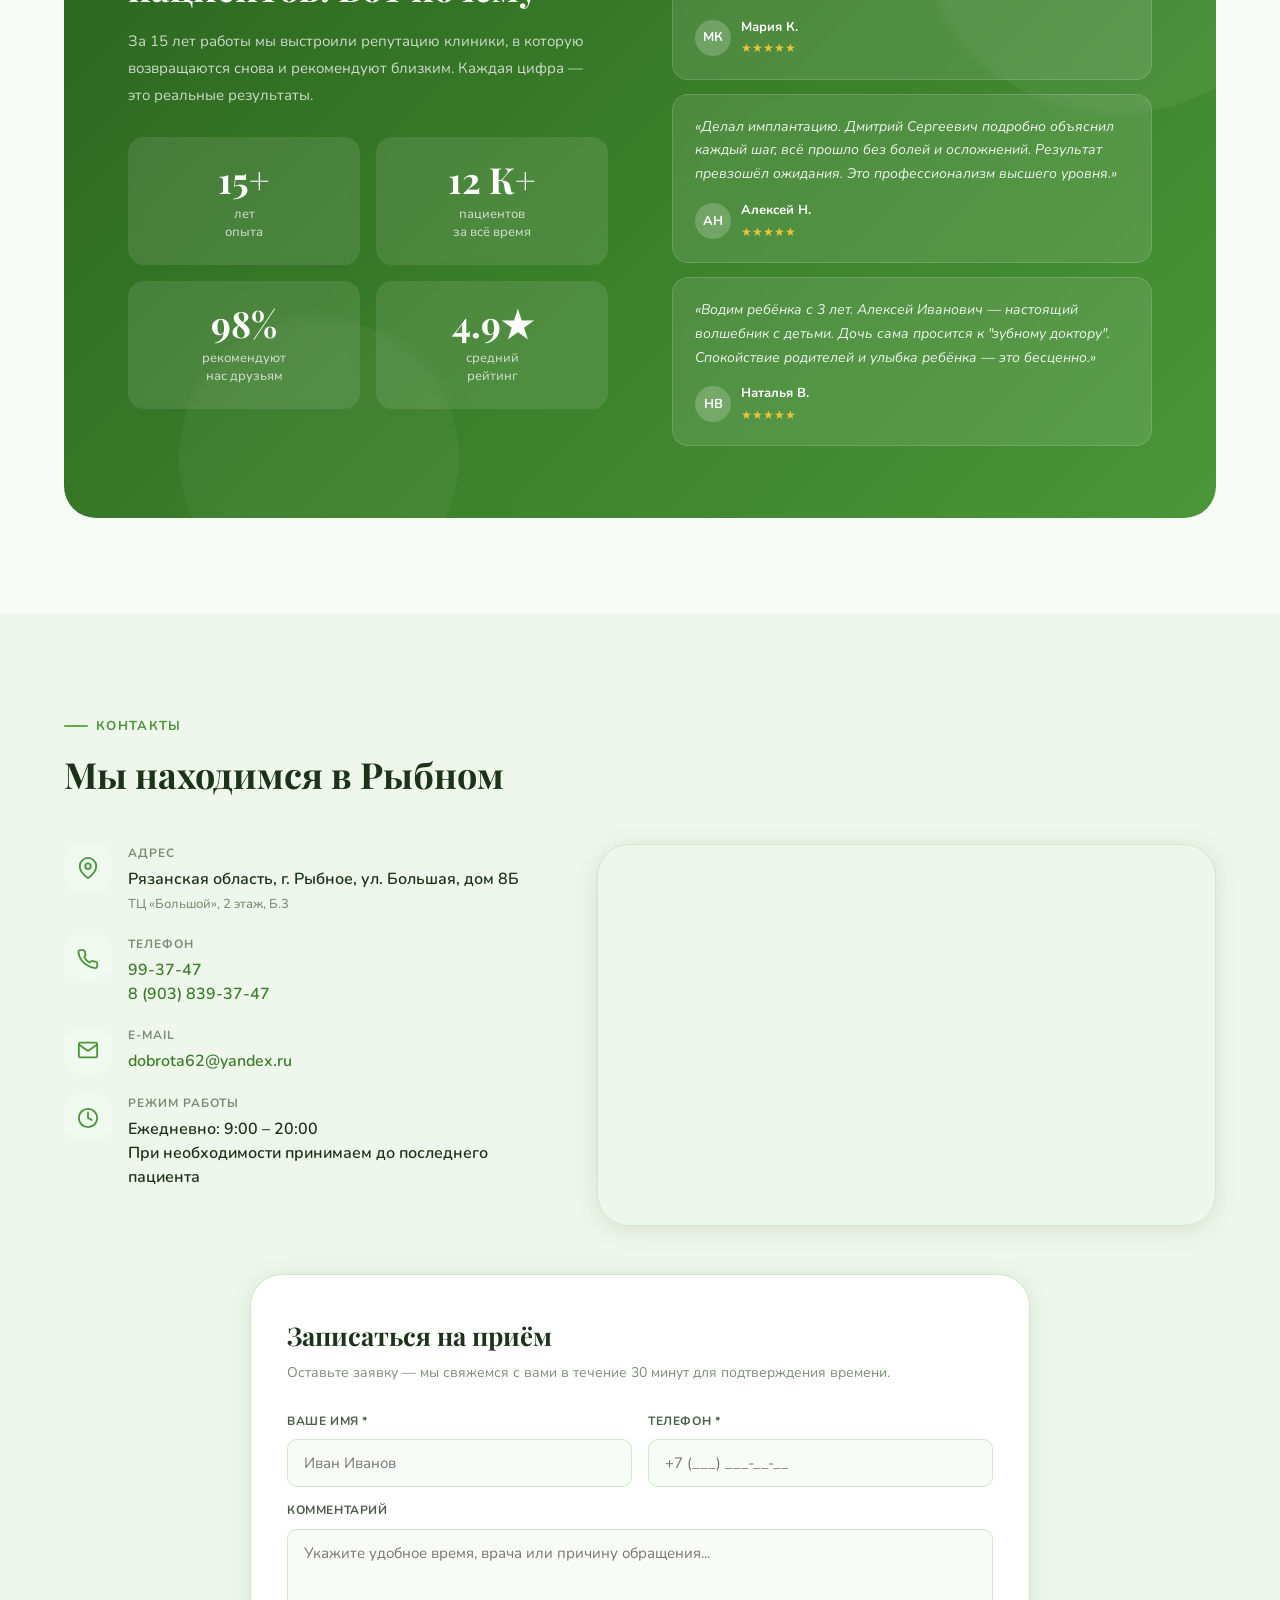
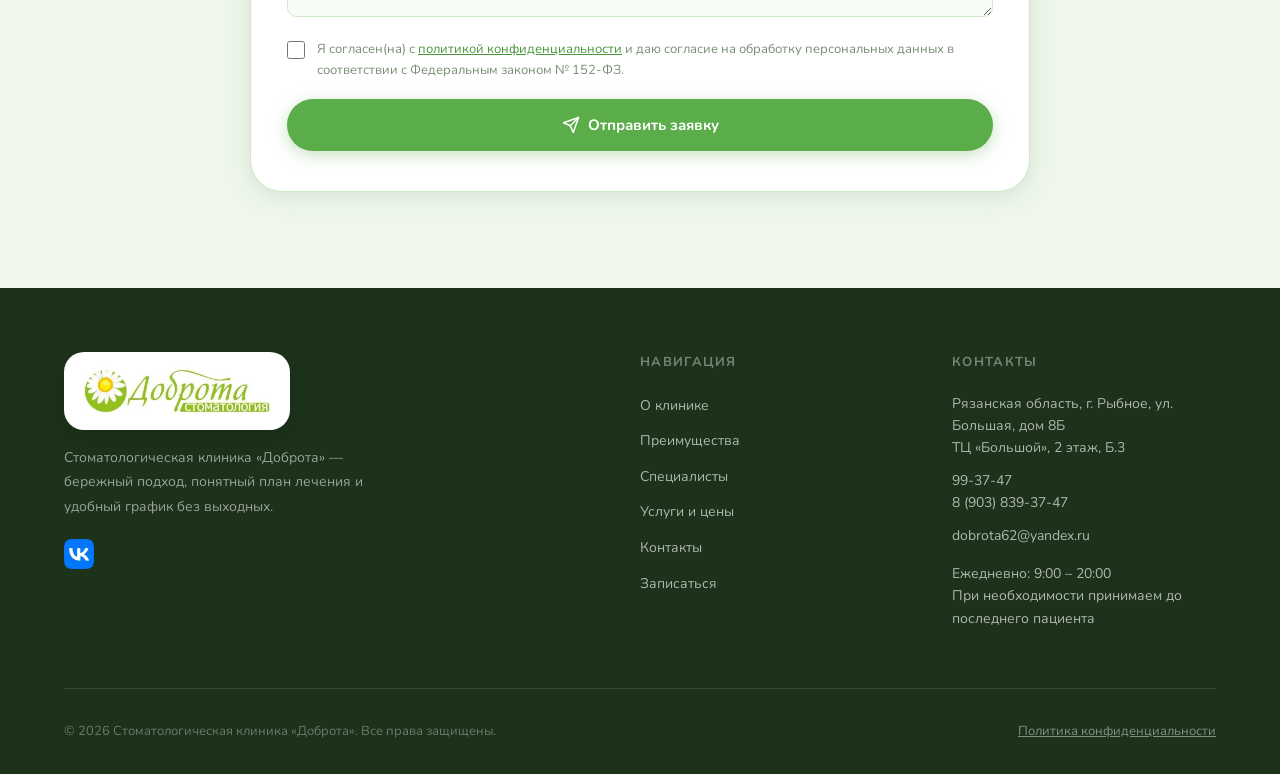
==== commit 0a8879b8: "поменял фотку специалиста  и в about" ====
--- a/index.html
+++ b/index.html
@@ -5,6 +5,7 @@
 <meta name="viewport" content="width=device-width, initial-scale=1.0">
 <meta name="description" content="Стоматологическая клиника «Доброта» в Рыбном. Лечение, эндодонтия, ортодонтия, протезирование и имплантация. Без выходных с 9:00 до 20:00.">
 <title>Доброта | Стоматология в Рыбном</title>
+<link rel="shortcut icon" href="./assets/images/ui/logo.webp"  type="image/x-icon">
 <link rel="preconnect" href="https://fonts.googleapis.com">
 <link rel="preconnect" href="https://fonts.gstatic.com" crossorigin>
 <link href="https://fonts.googleapis.com/css2?family=Playfair+Display:ital,wght@0,400;0,600;0,700;1,400&family=Nunito:wght@300;400;500;600;700;800&display=swap" rel="stylesheet">
@@ -203,14 +204,47 @@
   <div class="container">
     <div class="about__grid">
       <div class="about__img-wrap">
-        <div class="about__img-placeholder">
-          <svg width="80" height="80" viewBox="0 0 80 80" fill="none">
-            <circle cx="40" cy="40" r="38" stroke="rgba(58,126,42,.3)" stroke-width="1.5"/>
-            <path d="M40 14C28.9 14 20 22.9 20 34C20 41.5 23.5 47.5 27 54.5C30 61 31 72 33 79H37C38.2 75 39 71 40 67C41 71 41.8 75 43 79H47C49 72 50 61 53 54.5C56.5 47.5 60 41.5 60 34C60 22.9 51.1 14 40 14Z" fill="rgba(58,126,42,.18)" stroke="rgba(58,126,42,.4)" stroke-width="1.5"/>
-            <circle cx="32" cy="32" r="3" fill="rgba(58,126,42,.4)"/>
-            <circle cx="48" cy="32" r="3" fill="rgba(58,126,42,.4)"/>
+        <div class="about__img-placeholder" aria-hidden="true">
+          <span class="about__halo"></span>
+          <span class="about__orb about__orb--1"></span>
+          <span class="about__orb about__orb--2"></span>
+          <span class="about__orb about__orb--3"></span>
+          <span class="about__leaf about__leaf--1"></span>
+          <span class="about__leaf about__leaf--2"></span>
+          <svg class="about__flower" viewBox="0 0 320 320" fill="none" xmlns="http://www.w3.org/2000/svg">
+            <defs>
+              <radialGradient id="aboutFlowerCenter" cx="0" cy="0" r="1" gradientUnits="userSpaceOnUse" gradientTransform="translate(160 160) rotate(90) scale(54)">
+                <stop offset="0" stop-color="#FFF8D8"/>
+                <stop offset="1" stop-color="#E8C53C"/>
+              </radialGradient>
+              <linearGradient id="aboutFlowerPetal" x1="160" y1="28" x2="160" y2="122" gradientUnits="userSpaceOnUse">
+                <stop offset="0" stop-color="rgba(255,255,255,.99)"/>
+                <stop offset="1" stop-color="rgba(240,248,235,.92)"/>
+              </linearGradient>
+              <filter id="aboutFlowerShadow" x="0" y="0" width="320" height="320" filterUnits="userSpaceOnUse" color-interpolation-filters="sRGB">
+                <feDropShadow dx="0" dy="16" stdDeviation="12" flood-color="rgba(28,50,26,.16)"/>
+              </filter>
+            </defs>
+            <g filter="url(#aboutFlowerShadow)">
+              <ellipse cx="160" cy="82" rx="26" ry="72" fill="url(#aboutFlowerPetal)"/>
+              <ellipse cx="160" cy="82" rx="26" ry="72" transform="rotate(30 160 160)" fill="url(#aboutFlowerPetal)"/>
+              <ellipse cx="160" cy="82" rx="26" ry="72" transform="rotate(60 160 160)" fill="url(#aboutFlowerPetal)"/>
+              <ellipse cx="160" cy="82" rx="26" ry="72" transform="rotate(90 160 160)" fill="url(#aboutFlowerPetal)"/>
+              <ellipse cx="160" cy="82" rx="26" ry="72" transform="rotate(120 160 160)" fill="url(#aboutFlowerPetal)"/>
+              <ellipse cx="160" cy="82" rx="26" ry="72" transform="rotate(150 160 160)" fill="url(#aboutFlowerPetal)"/>
+              <ellipse cx="160" cy="82" rx="26" ry="72" transform="rotate(180 160 160)" fill="url(#aboutFlowerPetal)"/>
+              <ellipse cx="160" cy="82" rx="26" ry="72" transform="rotate(210 160 160)" fill="url(#aboutFlowerPetal)"/>
+              <ellipse cx="160" cy="82" rx="26" ry="72" transform="rotate(240 160 160)" fill="url(#aboutFlowerPetal)"/>
+              <ellipse cx="160" cy="82" rx="26" ry="72" transform="rotate(270 160 160)" fill="url(#aboutFlowerPetal)"/>
+              <ellipse cx="160" cy="82" rx="26" ry="72" transform="rotate(300 160 160)" fill="url(#aboutFlowerPetal)"/>
+              <ellipse cx="160" cy="82" rx="26" ry="72" transform="rotate(330 160 160)" fill="url(#aboutFlowerPetal)"/>
+              <circle cx="160" cy="160" r="40" fill="url(#aboutFlowerCenter)"/>
+              <circle cx="160" cy="160" r="28" fill="rgba(255,248,214,.42)"/>
+              <circle cx="145" cy="148" r="5" fill="rgba(255,255,255,.34)"/>
+              <circle cx="176" cy="170" r="6" fill="rgba(255,255,255,.24)"/>
+              <circle cx="159" cy="185" r="4" fill="rgba(255,255,255,.2)"/>
+            </g>
           </svg>
-          <span class="about__img-placeholder-text">Клиника «Доброта»<br>в Рыбном</span>
         </div>
         <div class="about__img-badge">
           <div class="about__img-badge-num">15+</div>
--- a/assets/css/style.css
+++ b/assets/css/style.css
@@ -140,12 +140,21 @@
 
 /* ABOUT */
 .about__grid{display:grid;grid-template-columns:1fr 1.1fr;gap:72px;align-items:center}
-.about__img-placeholder{width:100%;aspect-ratio:4/3;background:linear-gradient(135deg,var(--g100),var(--g200));border-radius:var(--r-xl);display:flex;flex-direction:column;align-items:center;justify-content:center;gap:20px;color:var(--g700);position:relative;overflow:hidden}
-.about__img-placeholder::after{content:'';position:absolute;bottom:-60px;right:-60px;width:200px;height:200px;background:rgba(255,255,255,.2);border-radius:50%}
-.about__img-placeholder::before{content:'';position:absolute;top:-40px;left:-40px;width:160px;height:160px;background:rgba(255,255,255,.15);border-radius:50%}
-.about__img-placeholder svg{position:relative;z-index:1}
-.about__img-placeholder-text{font-family:var(--fd);font-size:1.1rem;font-weight:600;position:relative;z-index:1;text-align:center;padding:0 16px}
 .about__img-wrap{position:relative}
+.about__img-placeholder{width:100%;aspect-ratio:4/3;padding:28px 24px 44px;background:radial-gradient(circle at 18% 18%,rgba(255,255,255,.8) 0%,rgba(255,255,255,.24) 18%,transparent 19%),radial-gradient(circle at 84% 20%,rgba(255,255,255,.38) 0%,rgba(255,255,255,.14) 16%,transparent 17%),linear-gradient(145deg,#fffef7 0%,#eef8ea 42%,#d5ebcd 100%);border-radius:var(--r-xl);display:flex;align-items:center;justify-content:center;position:relative;overflow:hidden;isolation:isolate;border:1px solid rgba(208,232,202,.96);box-shadow:var(--sh-md)}
+.about__img-placeholder::before{content:'';position:absolute;inset:18px;border-radius:28px;border:1px solid rgba(255,255,255,.5);z-index:0}
+.about__img-placeholder::after{content:'';position:absolute;left:10%;right:10%;bottom:28px;height:76px;background:radial-gradient(circle at 50% 50%,rgba(74,150,57,.22) 0%,rgba(74,150,57,.08) 38%,transparent 72%);filter:blur(18px);z-index:1}
+.about__halo{position:absolute;top:50%;left:50%;width:min(72%,320px);aspect-ratio:1;transform:translate(-56%,-54%);border-radius:50%;background:radial-gradient(circle,rgba(145,212,125,.34) 0%,rgba(145,212,125,.16) 44%,transparent 74%);z-index:1}
+.about__orb{position:absolute;border-radius:50%;background:rgba(255,255,255,.56);border:1px solid rgba(255,255,255,.4);box-shadow:inset 0 1px 0 rgba(255,255,255,.22);backdrop-filter:blur(3px);z-index:1}
+.about__orb--1{top:28px;right:44px;width:90px;height:90px}
+.about__orb--2{left:34px;bottom:56px;width:62px;height:62px}
+.about__orb--3{top:50%;right:86px;width:28px;height:28px;background:rgba(232,197,60,.24);border-color:rgba(255,248,214,.48)}
+.about__leaf{position:absolute;border-radius:100% 0 100% 0;background:linear-gradient(135deg,rgba(127,196,102,.92) 0%,rgba(58,126,42,.84) 100%);filter:drop-shadow(0 14px 20px rgba(27,77,21,.16));z-index:2}
+.about__leaf::after{content:'';position:absolute;inset:12px 18px 18px 12px;border:1px solid rgba(255,255,255,.18);border-radius:inherit;opacity:.55}
+.about__leaf--1{left:56px;bottom:74px;width:130px;height:68px;transform:rotate(-16deg)}
+.about__leaf--2{left:116px;bottom:40px;width:112px;height:58px;transform:rotate(24deg)}
+.about__flower{--about-flower-x:-18px;--about-flower-y:-14px;--about-flower-y-float:-20px;width:min(80%,340px);height:auto;position:relative;z-index:3;transform:translate(var(--about-flower-x),var(--about-flower-y));filter:drop-shadow(0 18px 26px rgba(28,50,26,.15));animation:aboutFlowerDrift 8s ease-in-out infinite}
+@keyframes aboutFlowerDrift{0%,100%{transform:translate(var(--about-flower-x),var(--about-flower-y)) rotate(0deg)}50%{transform:translate(var(--about-flower-x),var(--about-flower-y-float)) rotate(4deg)}}
 .about__img-badge{position:absolute;bottom:-20px;right:-16px;background:#fff;border-radius:var(--r-lg);padding:20px 24px;box-shadow:var(--sh-lg);text-align:center;border:1px solid var(--bd)}
 .about__img-badge-num{font-family:var(--fd);font-size:2rem;font-weight:700;color:var(--g500);line-height:1}
 .about__img-badge-text{font-size:12px;color:var(--tm);font-weight:600;margin-top:4px}
@@ -422,9 +431,16 @@
   .hero__badge{font-size:12px}
   .hero__circle-main{width:240px;height:240px}
   .about__img-wrap{display:block}
-  .about__img-placeholder{justify-content:flex-start;gap:16px;padding:34px 18px 88px}
-  .about__img-placeholder svg{width:72px;height:72px}
-  .about__img-placeholder-text{font-size:1rem;line-height:1.35}
+  .about__img-placeholder{padding:22px 18px 98px}
+  .about__img-placeholder::before{inset:14px;border-radius:24px}
+  .about__img-placeholder::after{left:12%;right:12%;bottom:22px;height:64px}
+  .about__halo{width:min(80%,250px);transform:translate(-52%,-46%)}
+  .about__orb--1{top:20px;right:24px;width:64px;height:64px}
+  .about__orb--2{left:18px;bottom:72px;width:48px;height:48px}
+  .about__orb--3{right:42px;width:22px;height:22px}
+  .about__leaf--1{left:34px;bottom:88px;width:96px;height:50px}
+  .about__leaf--2{left:78px;bottom:68px;width:84px;height:44px}
+  .about__flower{--about-flower-x:-8px;--about-flower-y:-10px;--about-flower-y-float:-16px;width:min(86%,280px)}
   .about__img-badge{position:absolute;left:50%;bottom:14px;right:auto;transform:translateX(-50%);display:grid;grid-template-columns:auto 1fr;align-items:center;gap:8px 12px;width:min(calc(100% - 40px),224px);margin-top:0;padding:10px 14px;border-radius:18px;background:rgba(255,255,255,.94);backdrop-filter:blur(8px);text-align:left}
   .about__img-badge-num{min-width:52px;font-size:1.7rem;line-height:.9}
   .about__img-badge-text{margin-top:0;line-height:1.28}
@@ -467,9 +483,13 @@
   .hero__circle-main{width:210px;height:210px}
   .hero__float--1{width:68px;height:68px;padding:6px}
   .about__stats{grid-template-columns:1fr;text-align:left}
-  .about__img-placeholder{padding:28px 14px 78px}
-  .about__img-placeholder svg{width:64px;height:64px}
-  .about__img-placeholder-text{font-size:.93rem}
+  .about__img-placeholder{padding:18px 14px 88px}
+  .about__halo{width:min(82%,210px)}
+  .about__orb--1{top:18px;right:18px;width:52px;height:52px}
+  .about__orb--2{left:14px;bottom:68px;width:40px;height:40px}
+  .about__leaf--1{left:28px;bottom:82px;width:82px;height:42px}
+  .about__leaf--2{left:64px;bottom:66px;width:72px;height:38px}
+  .about__flower{--about-flower-x:-2px;--about-flower-y:-7px;--about-flower-y-float:-12px;width:min(88%,230px)}
   .about__img-badge{bottom:10px;width:min(calc(100% - 24px),210px);padding:9px 12px;gap:6px 10px}
   .about__img-badge-num{min-width:46px;font-size:1.55rem}
   .about__img-badge-text{font-size:11px}
